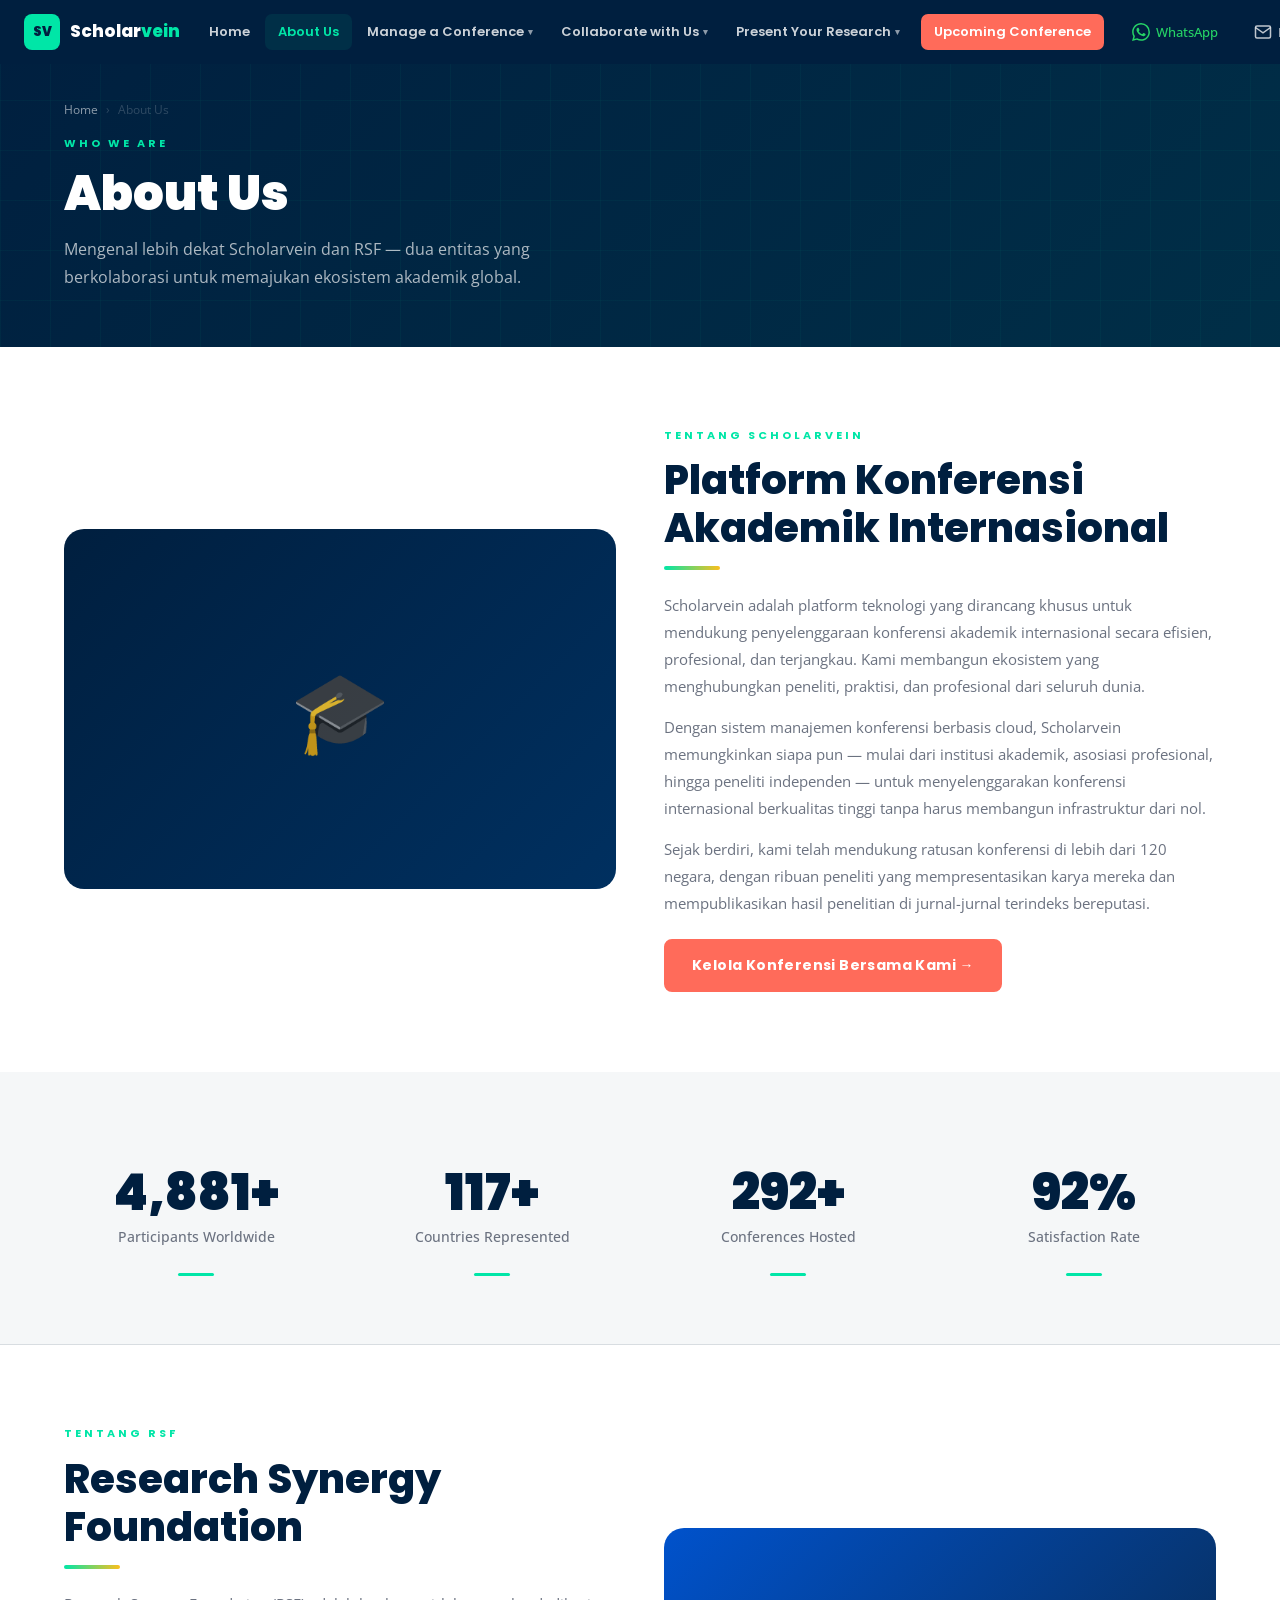
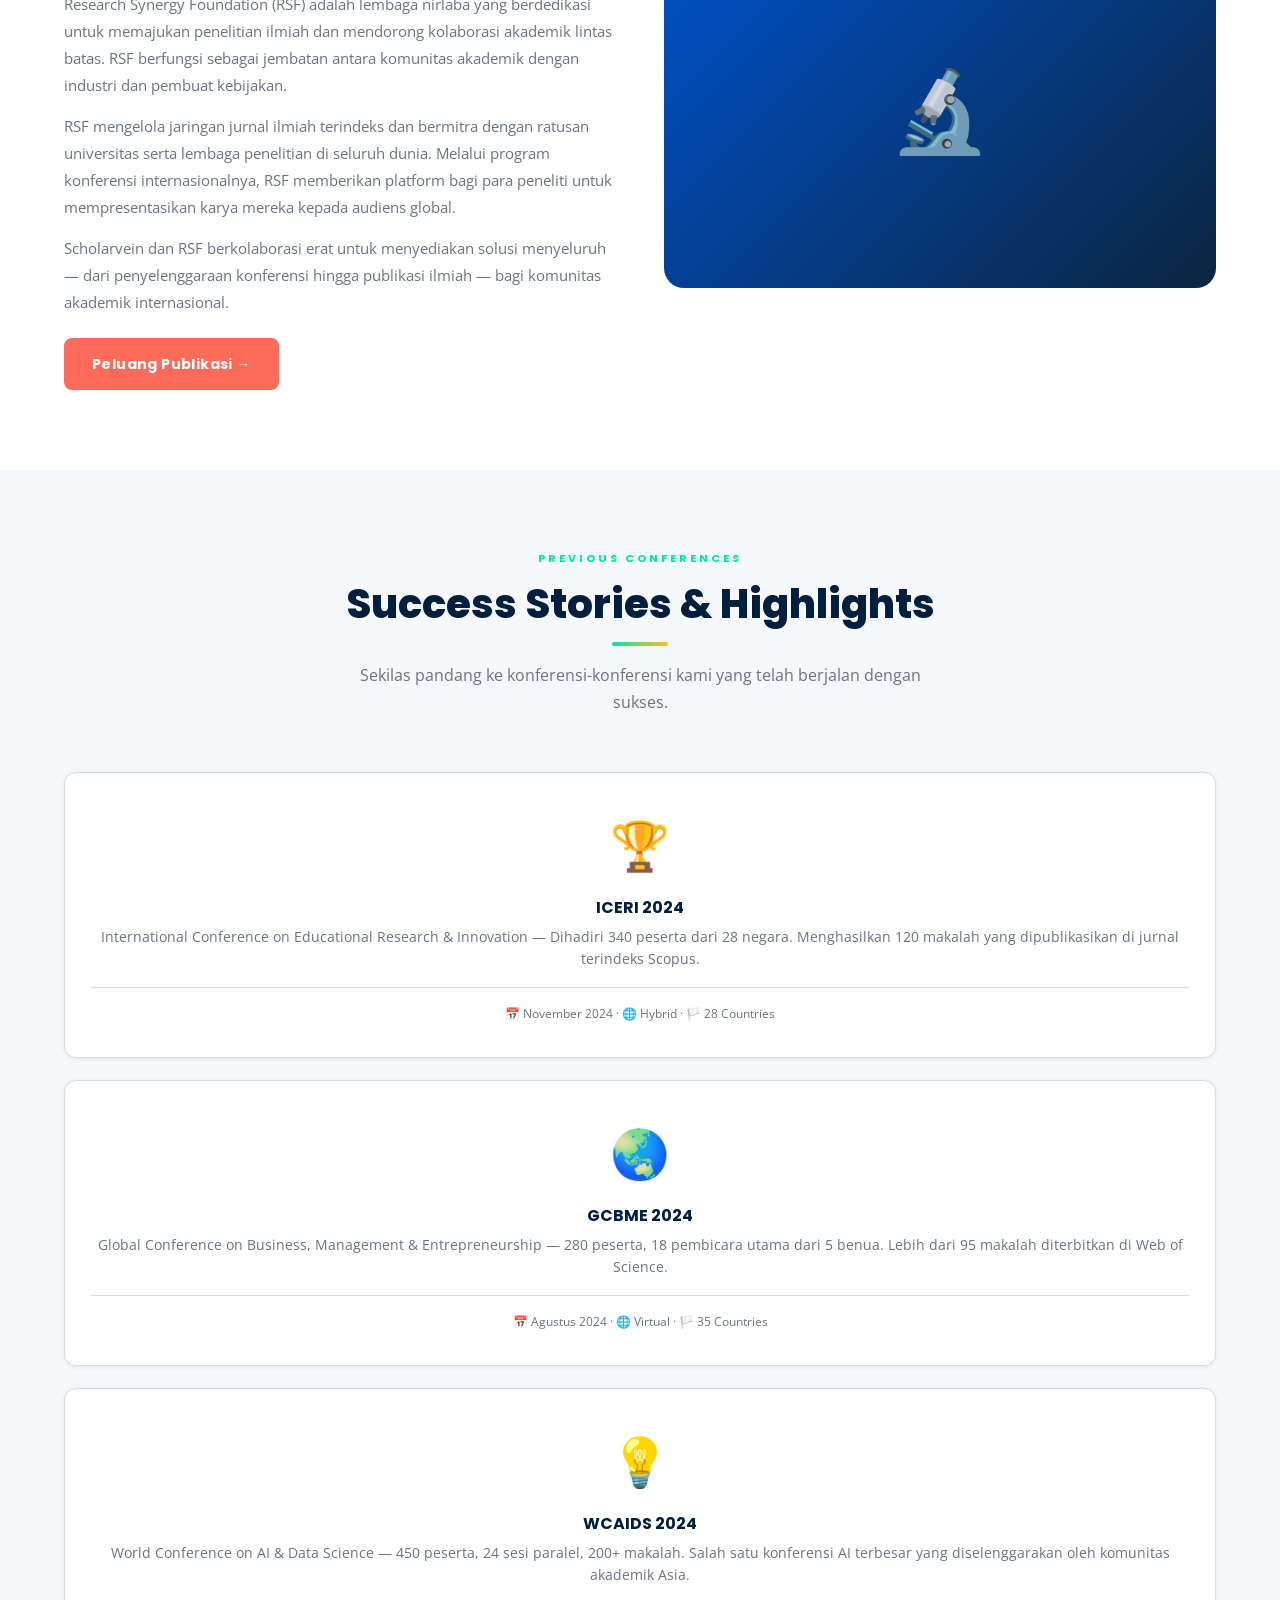
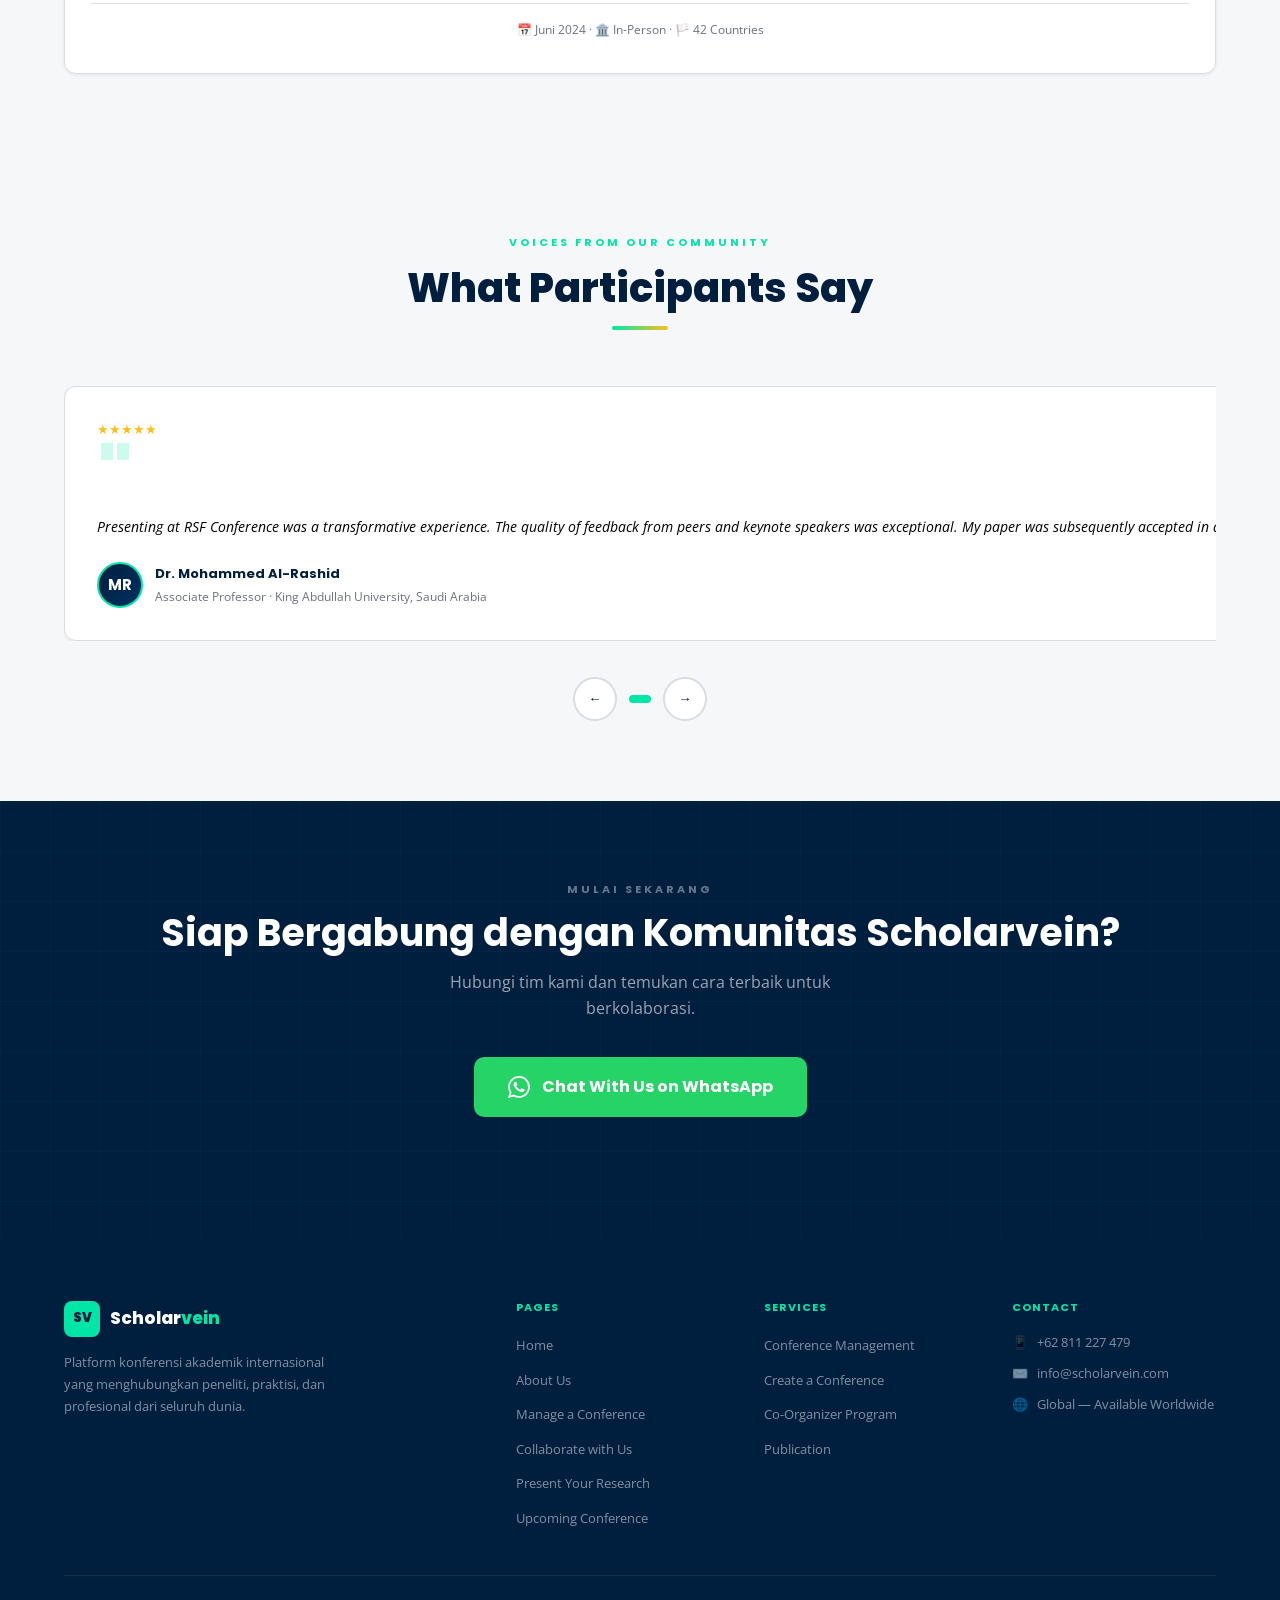
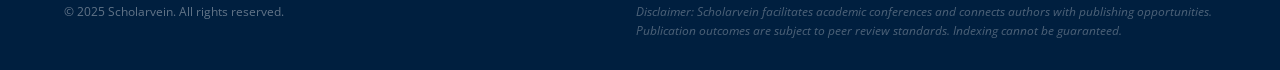
==== about.html @ 720b8b79 "Implement Scholarvein brand identity: colors, typography, and visual system Colors: - Deep Navy #001" ====
<!DOCTYPE html>
<html lang="en">
<head>
<meta charset="UTF-8">
<meta name="viewport" content="width=device-width, initial-scale=1.0">
<title>About Us — Scholarvein</title>
<link rel="preconnect" href="https://fonts.googleapis.com">
<link rel="preconnect" href="https://fonts.gstatic.com" crossorigin>
<link href="https://fonts.googleapis.com/css2?family=Poppins:wght@400;500;600;700;800;900&family=Open+Sans:wght@300;400;500;600&display=swap" rel="stylesheet">
<link rel="stylesheet" href="style.css">
</head>
<body>

<!-- HEADER -->
<header id="topbar">
  <div class="tb-inner">
    <a href="index.html" class="logo">
      <div class="logo-mark-sv">SV</div>
      <span class="logo-text">Scholar<em>vein</em></span>
    </a>
    <nav class="main-nav">
      <a href="index.html" class="nav-link">Home</a>
      <a href="about.html" class="nav-link active">About Us</a>
      <div class="nav-item">
        <a href="manage.html" class="nav-link">Manage a Conference <span class="nav-arrow">▾</span></a>
        <div class="dropdown">
          <a href="manage.html#how-it-works">How It Works</a>
          <a href="manage.html#packages">Packages</a>
        </div>
      </div>
      <div class="nav-item">
        <a href="collaborate.html" class="nav-link">Collaborate with Us <span class="nav-arrow">▾</span></a>
        <div class="dropdown">
          <a href="collaborate.html#create">Create an Impactful Conference</a>
          <a href="collaborate.html#cohost">Become a Co-Organizer/Co-Host</a>
          <a href="collaborate.html#sponsor">Become a Sponsor</a>
        </div>
      </div>
      <div class="nav-item">
        <a href="present.html" class="nav-link">Present Your Research <span class="nav-arrow">▾</span></a>
        <div class="dropdown">
          <a href="present.html#submit">How to Submit</a>
          <a href="present.html#publication">Publication Opportunity</a>
          <a href="present.html#testimonials">Testimonials/Presentation Video</a>
        </div>
      </div>
      <a href="upcoming.html" class="nav-link nav-cta">Upcoming Conference</a>
    </nav>
    <div class="tb-right">
      <a href="https://wa.me/62811227479" target="_blank" rel="noopener" class="clink wa">
        <svg viewBox="0 0 24 24" fill="currentColor"><path d="M17.472 14.382c-.297-.149-1.758-.867-2.03-.967-.273-.099-.471-.148-.67.15-.197.297-.767.966-.94 1.164-.173.199-.347.223-.644.075-.297-.15-1.255-.463-2.39-1.475-.883-.788-1.48-1.761-1.653-2.059-.173-.297-.018-.458.13-.606.134-.133.298-.347.446-.52.149-.174.198-.298.298-.497.099-.198.05-.371-.025-.52-.075-.149-.669-1.612-.916-2.207-.242-.579-.487-.5-.669-.51-.173-.008-.371-.01-.57-.01-.198 0-.52.074-.792.372-.272.297-1.04 1.016-1.04 2.479 0 1.462 1.065 2.875 1.213 3.074.149.198 2.096 3.2 5.077 4.487.709.306 1.262.489 1.694.625.712.227 1.36.195 1.871.118.571-.085 1.758-.719 2.006-1.413.248-.694.248-1.289.173-1.413-.074-.124-.272-.198-.57-.347m-5.421 7.403h-.004a9.87 9.87 0 01-5.031-1.378l-.361-.214-3.741.982.998-3.648-.235-.374a9.86 9.86 0 01-1.51-5.26c.001-5.45 4.436-9.884 9.888-9.884 2.64 0 5.122 1.03 6.988 2.898a9.825 9.825 0 012.893 6.994c-.003 5.45-4.437 9.884-9.885 9.884m8.413-18.297A11.815 11.815 0 0012.05 0C5.495 0 .16 5.335.157 11.892c0 2.096.547 4.142 1.588 5.945L.057 24l6.305-1.654a11.882 11.882 0 005.683 1.448h.005c6.554 0 11.89-5.335 11.893-11.893a11.821 11.821 0 00-3.48-8.413z"/></svg>
        <span class="hide-sm">WhatsApp</span>
      </a>
      <a href="mailto:info@scholarvein.com" class="clink"><svg viewBox="0 0 24 24" fill="none" stroke="currentColor" stroke-width="2"><path d="M4 4h16c1.1 0 2 .9 2 2v12c0 1.1-.9 2-2 2H4c-1.1 0-2-.9-2-2V6c0-1.1.9-2 2-2z"/><polyline points="22,6 12,13 2,6"/></svg><span class="hide-sm">Email</span></a>
    </div>
    <button class="hamburger" id="hamburger" aria-label="Menu"><span></span><span></span><span></span></button>
  </div>
</header>

<!-- Mobile Nav -->
<div class="mobile-nav" id="mobileNav">
  <button class="mobile-nav-close" id="mobileClose">✕</button>
  <a href="index.html" class="mobile-nav-link">Home</a>
  <a href="about.html" class="mobile-nav-link">About Us</a>
  <a href="manage.html" class="mobile-nav-link">Manage a Conference</a>
  <a href="manage.html#how-it-works" class="mobile-nav-sub">→ How It Works</a>
  <a href="manage.html#packages" class="mobile-nav-sub">→ Packages</a>
  <a href="collaborate.html" class="mobile-nav-link">Collaborate with Us</a>
  <a href="collaborate.html#create" class="mobile-nav-sub">→ Create an Impactful Conference</a>
  <a href="collaborate.html#cohost" class="mobile-nav-sub">→ Become a Co-Organizer/Co-Host</a>
  <a href="collaborate.html#sponsor" class="mobile-nav-sub">→ Become a Sponsor</a>
  <a href="present.html" class="mobile-nav-link">Present Your Research</a>
  <a href="present.html#submit" class="mobile-nav-sub">→ How to Submit</a>
  <a href="present.html#publication" class="mobile-nav-sub">→ Publication Opportunity</a>
  <a href="present.html#testimonials" class="mobile-nav-sub">→ Testimonials/Presentation Video</a>
  <a href="upcoming.html" class="mobile-nav-link" style="color:var(--accent)">Upcoming Conference</a>
</div>

<!-- PAGE BANNER -->
<section class="page-banner">
  <div class="container">
    <div class="page-banner-inner">
      <div class="breadcrumb"><a href="index.html">Home</a><span>›</span><span>About Us</span></div>
      <span class="slabel">Who We Are</span>
      <h1>About Us</h1>
      <p>Mengenal lebih dekat Scholarvein dan RSF — dua entitas yang berkolaborasi untuk memajukan ekosistem akademik global.</p>
    </div>
  </div>
</section>

<!-- TENTANG SCHOLARVEIN -->
<section class="sp" style="background:#fff">
  <div class="container">
    <div class="about-snap">
      <div class="about-snap-img">
        <div class="big-icon">🎓</div>
      </div>
      <div class="about-snap-text">
        <span class="slabel">Tentang Scholarvein</span>
        <h2 class="stitle">Platform Konferensi Akademik Internasional</h2>
        <div class="sdivider left" style="margin-bottom:22px"></div>
        <p>Scholarvein adalah platform teknologi yang dirancang khusus untuk mendukung penyelenggaraan konferensi akademik internasional secara efisien, profesional, dan terjangkau. Kami membangun ekosistem yang menghubungkan peneliti, praktisi, dan profesional dari seluruh dunia.</p>
        <p>Dengan sistem manajemen konferensi berbasis cloud, Scholarvein memungkinkan siapa pun — mulai dari institusi akademik, asosiasi profesional, hingga peneliti independen — untuk menyelenggarakan konferensi internasional berkualitas tinggi tanpa harus membangun infrastruktur dari nol.</p>
        <p>Sejak berdiri, kami telah mendukung ratusan konferensi di lebih dari 120 negara, dengan ribuan peneliti yang mempresentasikan karya mereka dan mempublikasikan hasil penelitian di jurnal-jurnal terindeks bereputasi.</p>
        <a href="manage.html" class="btn btn-primary" style="margin-top:8px">Kelola Konferensi Bersama Kami →</a>
      </div>
    </div>
  </div>
</section>

<!-- STATS -->
<section id="stats" style="background:var(--light)">
  <div class="container">
    <div class="stats-grid">
      <div class="stat-item fade-up"><div class="stat-num" data-target="5000" data-suffix="+">0</div><div class="stat-lbl">Participants Worldwide</div></div>
      <div class="stat-item fade-up"><div class="stat-num" data-target="120" data-suffix="+">0</div><div class="stat-lbl">Countries Represented</div></div>
      <div class="stat-item fade-up"><div class="stat-num" data-target="300" data-suffix="+">0</div><div class="stat-lbl">Conferences Hosted</div></div>
      <div class="stat-item fade-up"><div class="stat-num" data-target="95" data-suffix="%">0</div><div class="stat-lbl">Satisfaction Rate</div></div>
    </div>
  </div>
</section>

<!-- TENTANG RSF -->
<section class="sp" style="background:#fff">
  <div class="container">
    <div class="about-snap">
      <div class="about-snap-text">
        <span class="slabel">Tentang RSF</span>
        <h2 class="stitle">Research Synergy Foundation</h2>
        <div class="sdivider left" style="margin-bottom:22px"></div>
        <p>Research Synergy Foundation (RSF) adalah lembaga nirlaba yang berdedikasi untuk memajukan penelitian ilmiah dan mendorong kolaborasi akademik lintas batas. RSF berfungsi sebagai jembatan antara komunitas akademik dengan industri dan pembuat kebijakan.</p>
        <p>RSF mengelola jaringan jurnal ilmiah terindeks dan bermitra dengan ratusan universitas serta lembaga penelitian di seluruh dunia. Melalui program konferensi internasionalnya, RSF memberikan platform bagi para peneliti untuk mempresentasikan karya mereka kepada audiens global.</p>
        <p>Scholarvein dan RSF berkolaborasi erat untuk menyediakan solusi menyeluruh — dari penyelenggaraan konferensi hingga publikasi ilmiah — bagi komunitas akademik internasional.</p>
        <a href="present.html#publication" class="btn btn-primary" style="margin-top:8px">Peluang Publikasi →</a>
      </div>
      <div class="about-snap-img" style="background:linear-gradient(135deg,#0052CC,#0A2540)">
        <div class="big-icon">🔬</div>
      </div>
    </div>
  </div>
</section>

<!-- SUCCESS STORIES / SNEAK PEEK -->
<section class="sp" style="background:var(--light)">
  <div class="container">
    <div class="shead">
      <span class="slabel">Previous Conferences</span>
      <h2 class="stitle">Success Stories & Highlights</h2>
      <div class="sdivider"></div>
      <p class="ssub">Sekilas pandang ke konferensi-konferensi kami yang telah berjalan dengan sukses.</p>
    </div>
    <div style="display:grid;grid-template-columns:1fr;gap:22px" class="success-grid">
      <style>.success-grid{display:grid;grid-template-columns:1fr;gap:22px}@media(min-width:768px){.success-grid{grid-template-columns:repeat(3,1fr)}}</style>
      <div class="feat-card fade-up" style="text-align:center">
        <div style="font-size:48px;margin-bottom:14px">🏆</div>
        <h3>ICERI 2024</h3>
        <p>International Conference on Educational Research & Innovation — Dihadiri 340 peserta dari 28 negara. Menghasilkan 120 makalah yang dipublikasikan di jurnal terindeks Scopus.</p>
        <div style="margin-top:16px;padding-top:16px;border-top:1px solid var(--border);font-size:12px;color:var(--muted)">📅 November 2024 · 🌐 Hybrid · 🏳️ 28 Countries</div>
      </div>
      <div class="feat-card fade-up" style="text-align:center">
        <div style="font-size:48px;margin-bottom:14px">🌏</div>
        <h3>GCBME 2024</h3>
        <p>Global Conference on Business, Management & Entrepreneurship — 280 peserta, 18 pembicara utama dari 5 benua. Lebih dari 95 makalah diterbitkan di Web of Science.</p>
        <div style="margin-top:16px;padding-top:16px;border-top:1px solid var(--border);font-size:12px;color:var(--muted)">📅 Agustus 2024 · 🌐 Virtual · 🏳️ 35 Countries</div>
      </div>
      <div class="feat-card fade-up" style="text-align:center">
        <div style="font-size:48px;margin-bottom:14px">💡</div>
        <h3>WCAIDS 2024</h3>
        <p>World Conference on AI & Data Science — 450 peserta, 24 sesi paralel, 200+ makalah. Salah satu konferensi AI terbesar yang diselenggarakan oleh komunitas akademik Asia.</p>
        <div style="margin-top:16px;padding-top:16px;border-top:1px solid var(--border);font-size:12px;color:var(--muted)">📅 Juni 2024 · 🏛️ In-Person · 🏳️ 42 Countries</div>
      </div>
    </div>
  </div>
</section>

<!-- TESTIMONIALS -->
<section id="testi" class="sp">
  <div class="container">
    <div class="shead">
      <span class="slabel">Voices From Our Community</span>
      <h2 class="stitle">What Participants Say</h2>
      <div class="sdivider"></div>
    </div>
    <div class="tcarousel">
      <div class="ttrack-wrap">
        <div class="ttrack" id="ttrack">
          <div class="tcard"><div class="tstars">★★★★★</div><div class="qmark">"</div><p class="ttext">Presenting at RSF Conference was a transformative experience. The quality of feedback from peers and keynote speakers was exceptional. My paper was subsequently accepted in a Scopus-indexed journal within three months.</p><div class="tauthor"><div class="tavatar">MR</div><div><div class="tname">Dr. Mohammed Al-Rashid</div><div class="ttitle">Associate Professor · King Abdullah University, Saudi Arabia</div></div></div></div>
          <div class="tcard"><div class="tstars">★★★★★</div><div class="qmark">"</div><p class="ttext">As a PhD student, I was nervous presenting internationally for the first time. RSF Conference provided such a supportive environment. I made connections that led to a collaborative research grant with a UK university.</p><div class="tauthor"><div class="tavatar">AK</div><div><div class="tname">Amara Konteh</div><div class="ttitle">PhD Candidate · University of Ghana</div></div></div></div>
          <div class="tcard"><div class="tstars">★★★★★</div><div class="qmark">"</div><p class="ttext">The hybrid format made it incredibly convenient. I attended virtually from Jakarta and still had meaningful networking sessions. The organizers were professional and responsive throughout the entire process.</p><div class="tauthor"><div class="tavatar">SW</div><div><div class="tname">Prof. Siti Wijaya</div><div class="ttitle">Professor of Economics · Universitas Indonesia</div></div></div></div>
        </div>
      </div>
      <div class="tcontrols">
        <button class="tbtn" id="tPrev">&#8592;</button>
        <div class="tdots" id="tdots"></div>
        <button class="tbtn" id="tNext">&#8594;</button>
      </div>
    </div>
  </div>
</section>

<!-- CTA -->
<section id="wacta">
  <div class="container">
    <div class="wacta-inner">
      <span class="slabel" style="color:rgba(255,255,255,.4)">Mulai Sekarang</span>
      <h2>Siap Bergabung dengan Komunitas Scholarvein?</h2>
      <p>Hubungi tim kami dan temukan cara terbaik untuk berkolaborasi.</p>
      <div><a href="https://wa.me/62811227479" target="_blank" rel="noopener" class="wa-main"><svg width="22" height="22" viewBox="0 0 24 24" fill="currentColor"><path d="M17.472 14.382c-.297-.149-1.758-.867-2.03-.967-.273-.099-.471-.148-.67.15-.197.297-.767.966-.94 1.164-.173.199-.347.223-.644.075-.297-.15-1.255-.463-2.39-1.475-.883-.788-1.48-1.761-1.653-2.059-.173-.297-.018-.458.13-.606.134-.133.298-.347.446-.52.149-.174.198-.298.298-.497.099-.198.05-.371-.025-.52-.075-.149-.669-1.612-.916-2.207-.242-.579-.487-.5-.669-.51-.173-.008-.371-.01-.57-.01-.198 0-.52.074-.792.372-.272.297-1.04 1.016-1.04 2.479 0 1.462 1.065 2.875 1.213 3.074.149.198 2.096 3.2 5.077 4.487.709.306 1.262.489 1.694.625.712.227 1.36.195 1.871.118.571-.085 1.758-.719 2.006-1.413.248-.694.248-1.289.173-1.413-.074-.124-.272-.198-.57-.347m-5.421 7.403h-.004a9.87 9.87 0 01-5.031-1.378l-.361-.214-3.741.982.998-3.648-.235-.374a9.86 9.86 0 01-1.51-5.26c.001-5.45 4.436-9.884 9.888-9.884 2.64 0 5.122 1.03 6.988 2.898a9.825 9.825 0 012.893 6.994c-.003 5.45-4.437 9.884-9.885 9.884m8.413-18.297A11.815 11.815 0 0012.05 0C5.495 0 .16 5.335.157 11.892c0 2.096.547 4.142 1.588 5.945L.057 24l6.305-1.654a11.882 11.882 0 005.683 1.448h.005c6.554 0 11.89-5.335 11.893-11.893a11.821 11.821 0 00-3.48-8.413z"/></svg>Chat With Us on WhatsApp</a></div>
    </div>
  </div>
</section>

<!-- FOOTER -->
<footer id="footer">
  <div class="container">
    <div class="footer-grid">
      <div class="fbrand">
        <div class="logo"><div class="logo-mark-sv">SV</div><span class="logo-text">Scholar<em>vein</em></span></div>
        <p>Platform konferensi akademik internasional yang menghubungkan peneliti, praktisi, dan profesional dari seluruh dunia.</p>
      </div>
      <div class="fcol"><h4>Pages</h4><ul class="flinks"><li><a href="index.html">Home</a></li><li><a href="about.html">About Us</a></li><li><a href="manage.html">Manage a Conference</a></li><li><a href="collaborate.html">Collaborate with Us</a></li><li><a href="present.html">Present Your Research</a></li><li><a href="upcoming.html">Upcoming Conference</a></li></ul></div>
      <div class="fcol"><h4>Services</h4><ul class="flinks"><li><a href="manage.html">Conference Management</a></li><li><a href="collaborate.html#create">Create a Conference</a></li><li><a href="collaborate.html#cohost">Co-Organizer Program</a></li><li><a href="present.html#publication">Publication</a></li></ul></div>
      <div class="fcol"><h4>Contact</h4><div class="fcontact">📱 <a href="https://wa.me/62811227479">+62 811 227 479</a></div><div class="fcontact">✉️ <a href="mailto:info@scholarvein.com">info@scholarvein.com</a></div><div class="fcontact">🌐 <span>Global — Available Worldwide</span></div></div>
    </div>
    <div class="fbottom">
      <div class="fcopy">© 2025 Scholarvein. All rights reserved.</div>
      <div class="fdisc">Disclaimer: Scholarvein facilitates academic conferences and connects authors with publishing opportunities. Publication outcomes are subject to peer review standards. Indexing cannot be guaranteed.</div>
    </div>
  </div>
</footer>

<script>
const tb=document.getElementById('topbar');
window.addEventListener('scroll',()=>tb.classList.toggle('scrolled',window.scrollY>20));
document.getElementById('hamburger').onclick=()=>document.getElementById('mobileNav').classList.add('open');
document.getElementById('mobileClose').onclick=()=>document.getElementById('mobileNav').classList.remove('open');
// Count-up
function countUp(el){const t=+el.dataset.target,s=el.dataset.suffix||'',d=2000,st=performance.now();const tick=n=>{const p=Math.min((n-st)/d,1),e=1-Math.pow(1-p,3),v=Math.floor(e*t);el.textContent=(t>=1000?v.toLocaleString():v)+s;if(p<1)requestAnimationFrame(tick);else el.textContent=(t>=1000?t.toLocaleString():t)+s;};requestAnimationFrame(tick);}
const sio=new IntersectionObserver(entries=>{entries.forEach(e=>{if(e.isIntersecting){e.target.querySelectorAll('.stat-num').forEach(countUp);sio.unobserve(e.target);}});},{threshold:.2});
const ss=document.getElementById('stats');if(ss)sio.observe(ss);
const io=new IntersectionObserver(entries=>{entries.forEach(e=>{if(e.isIntersecting){e.target.classList.add('visible');io.unobserve(e.target);}});},{threshold:.1});
document.querySelectorAll('.fade-up').forEach(el=>io.observe(el));
// Carousel
const track=document.getElementById('ttrack');if(track){const cards=track.querySelectorAll('.tcard'),dotsEl=document.getElementById('tdots');let cur=0,timer;function getVis(){return window.innerWidth<641?1:window.innerWidth<1024?2:3;}function maxIdx(){return Math.max(0,cards.length-getVis());}function slideW(){return cards[0].offsetWidth+22;}function makeDots(){dotsEl.innerHTML='';for(let i=0;i<=maxIdx();i++){const d=document.createElement('div');d.className='tdot'+(i===cur?' active':'');d.onclick=()=>goTo(i);dotsEl.appendChild(d);}}function updateDots(){dotsEl.querySelectorAll('.tdot').forEach((d,i)=>d.classList.toggle('active',i===cur));}function goTo(i){cur=Math.max(0,Math.min(i,maxIdx()));track.style.transform=`translateX(-${cur*slideW()}px)`;updateDots();}function next(){goTo(cur<maxIdx()?cur+1:0);}function prev(){goTo(cur>0?cur-1:maxIdx());}function restart(){clearInterval(timer);timer=setInterval(next,4500);}document.getElementById('tNext').onclick=()=>{next();restart();};document.getElementById('tPrev').onclick=()=>{prev();restart();};makeDots();restart();}
</script>
</body>
</html>
---- style.css ----
:root {
  --navy:#001F3F;
  --royal:#00E6A7;
  --accent:#FF6B5A;
  --gold:#FCBF1D;
  --white:#FFFFFF;
  --light:#F5F7F8;
  --muted:#6b7280;
  --border:#D8DDE1;
  --shadow-sm:0 1px 4px rgba(0,31,63,.08);
  --shadow-md:0 4px 20px rgba(0,31,63,.13);
  --shadow-lg:0 10px 40px rgba(0,31,63,.18);
  --radius:12px;
  --tr:all .3s cubic-bezier(.4,0,.2,1);
}
*,*::before,*::after{box-sizing:border-box;margin:0;padding:0}
html{scroll-behavior:smooth;font-size:16px}
body{font-family:'Open Sans',sans-serif;color:#000000;line-height:1.6;overflow-x:hidden}
h1,h2,h3,h4{font-family:'Poppins',sans-serif;line-height:1.2}
a{text-decoration:none;color:inherit}
img{max-width:100%;height:auto}

/* UTILITIES */
.container{max-width:1200px;margin:0 auto;padding:0 24px}
.sp{padding:80px 0}
.slabel{font-family:'Poppins',sans-serif;font-size:11px;font-weight:700;letter-spacing:3px;text-transform:uppercase;color:var(--royal);margin-bottom:12px;display:block}
.stitle{font-size:clamp(26px,3.8vw,40px);font-weight:800;color:var(--navy);margin-bottom:14px}
.ssub{font-size:16px;color:var(--muted);line-height:1.7;max-width:580px}
.sdivider{width:56px;height:4px;background:linear-gradient(90deg,var(--royal),var(--gold));border-radius:2px;margin:14px auto 0}
.sdivider.left{margin-left:0}
.shead{text-align:center;margin-bottom:56px}
.shead .ssub{margin:16px auto 0}

.btn{display:inline-flex;align-items:center;justify-content:center;gap:8px;padding:13px 26px;min-height:44px;border-radius:8px;font-family:'Poppins',sans-serif;font-size:14px;font-weight:700;letter-spacing:.4px;cursor:pointer;transition:var(--tr);border:2px solid transparent}
.btn-primary{background:var(--accent);color:#fff;border-color:var(--accent)}
.btn-primary:hover{background:#e85947;border-color:#e85947;transform:translateY(-2px);box-shadow:0 6px 22px rgba(255,107,90,.36)}
.btn-outline-white{background:transparent;color:#fff;border-color:rgba(255,255,255,.65)}
.btn-outline-white:hover{background:rgba(255,255,255,.12);border-color:#fff;transform:translateY(-2px)}
.btn-white{background:#fff;color:var(--navy);border-color:#fff}
.btn-white:hover{background:rgba(255,255,255,.9);transform:translateY(-2px);box-shadow:0 6px 20px rgba(0,0,0,.2)}

.fade-up{opacity:0;transform:translateY(28px);transition:opacity .6s ease,transform .6s ease}
.fade-up.visible{opacity:1;transform:translateY(0)}
.fade-up:nth-child(2){transition-delay:.1s}
.fade-up:nth-child(3){transition-delay:.2s}
.fade-up:nth-child(4){transition-delay:.3s}
.fade-up:nth-child(5){transition-delay:.4s}
.fade-up:nth-child(6){transition-delay:.5s}

/* ── HEADER ── */
#topbar{position:fixed;top:0;left:0;right:0;z-index:1000;background:var(--navy);transition:box-shadow .3s}
#topbar.scrolled{box-shadow:0 4px 24px rgba(0,0,0,.32)}
.tb-inner{display:flex;align-items:center;justify-content:space-between;gap:16px;padding:0 24px;height:64px;max-width:1400px;margin:0 auto}
.logo{display:flex;align-items:center;gap:10px;flex-shrink:0}
.logo-mark{width:36px;height:36px;background:var(--royal);border-radius:8px;display:flex;align-items:center;justify-content:center;font-family:'Poppins',sans-serif;font-weight:900;font-size:15px;color:var(--navy)}
.logo-text{font-family:'Poppins',sans-serif;font-weight:800;font-size:17px;color:#fff;white-space:nowrap}
.logo-text em{color:var(--royal);font-style:normal}
.tb-center{font-size:12px;color:rgba(255,255,255,.58);text-align:center;line-height:1.4;flex:1;display:none}
@media(min-width:1024px){.tb-center{display:block}}
.tb-right{display:flex;align-items:center;gap:12px;flex-shrink:0}
.clink{display:flex;align-items:center;gap:6px;color:rgba(255,255,255,.75);font-size:13px;font-weight:500;transition:var(--tr);padding:7px 12px;border-radius:6px}
.clink:hover{color:#fff;background:rgba(255,255,255,.09)}
.clink.wa{color:#25D366}
.clink.wa:hover{background:rgba(37,211,102,.12)}
.clink svg{width:18px;height:18px;flex-shrink:0}
.hide-sm{display:none}
@media(min-width:768px){.hide-sm{display:inline}}

/* ── HERO ── */
#hero{min-height:100vh;padding-top:64px;position:relative;display:flex;align-items:center;overflow:hidden;background:var(--navy)}
.hero-bg{position:absolute;inset:0;background:linear-gradient(135deg,rgba(0,31,63,.98) 0%,rgba(0,31,63,.85) 55%,rgba(0,31,63,.97) 100%);z-index:1}
.hero-grid{position:absolute;inset:0;z-index:1;background-image:linear-gradient(rgba(255,255,255,.025) 1px,transparent 1px),linear-gradient(90deg,rgba(255,255,255,.025) 1px,transparent 1px);background-size:60px 60px}
.hero-orb{position:absolute;border-radius:50%;filter:blur(90px);opacity:.15;z-index:0}
.hero-orb-1{width:700px;height:700px;background:var(--royal);top:-250px;right:-150px}
.hero-orb-2{width:450px;height:450px;background:var(--gold);bottom:-150px;left:5%}
.hero-content{position:relative;z-index:2;max-width:860px;color:#fff;padding:80px 24px}
.hero-eyebrow{display:inline-flex;align-items:center;gap:8px;background:rgba(0,230,167,.12);border:1px solid rgba(0,230,167,.35);border-radius:100px;padding:6px 16px;font-family:'Poppins',sans-serif;font-size:11px;font-weight:700;letter-spacing:2px;text-transform:uppercase;color:rgba(255,255,255,.82);margin-bottom:28px}
.eyebrow-dot{width:6px;height:6px;background:#25D366;border-radius:50%;animation:blink 2s infinite}
@keyframes blink{0%,100%{opacity:1;transform:scale(1)}50%{opacity:.4;transform:scale(.7)}}
#hero h1{font-size:clamp(30px,5.2vw,58px);font-weight:900;color:#fff;line-height:1.1;margin-bottom:22px;letter-spacing:-.5px}
#hero h1 span{color:var(--royal)}
.hero-sub{font-size:clamp(15px,1.9vw,18px);color:rgba(255,255,255,.72);margin-bottom:38px;max-width:660px;line-height:1.75}
.hero-btns{display:flex;gap:14px;flex-wrap:wrap;margin-bottom:44px}
.hero-badges{display:flex;gap:18px;flex-wrap:wrap}
.hbadge{display:flex;align-items:center;gap:7px;font-size:13px;color:rgba(255,255,255,.78);font-weight:500}
.hbadge svg{width:16px;height:16px;color:var(--royal);flex-shrink:0}

/* ── STATS ── */
#stats{background:#fff;padding:68px 0;border-bottom:1px solid var(--border)}
.stats-grid{display:grid;grid-template-columns:repeat(2,1fr);gap:32px}
@media(min-width:768px){.stats-grid{grid-template-columns:repeat(4,1fr)}}
.stat-item{text-align:center;padding:28px 20px;position:relative}
.stat-item::after{content:'';position:absolute;bottom:0;left:50%;transform:translateX(-50%);width:36px;height:3px;background:var(--royal);border-radius:2px}
.stat-num{font-family:'Poppins',sans-serif;font-size:clamp(34px,4.5vw,50px);font-weight:900;color:var(--navy);line-height:1;margin-bottom:8px}
.stat-lbl{font-size:14px;color:var(--muted);font-weight:500}

/* ── WHY JOIN ── */
#why-join{background:var(--light)}
.feat-grid{display:grid;grid-template-columns:1fr;gap:22px}
@media(min-width:640px){.feat-grid{grid-template-columns:repeat(2,1fr)}}
@media(min-width:1024px){.feat-grid{grid-template-columns:repeat(3,1fr)}}
.feat-card{background:#fff;border-radius:var(--radius);padding:34px 26px;box-shadow:var(--shadow-sm);border:1px solid var(--border);transition:var(--tr);position:relative;overflow:hidden}
.feat-card::before{content:'';position:absolute;top:0;left:0;right:0;height:3px;background:linear-gradient(90deg,var(--royal),var(--gold));transform:scaleX(0);transform-origin:left;transition:var(--tr)}
.feat-card:hover{transform:translateY(-6px);box-shadow:var(--shadow-lg)}
.feat-card:hover::before{transform:scaleX(1)}
.feat-icon{width:54px;height:54px;background:rgba(0,230,167,.1);border-radius:13px;display:flex;align-items:center;justify-content:center;margin-bottom:18px;font-size:26px}
.feat-card h3{font-size:16px;font-weight:700;color:var(--navy);margin-bottom:9px}
.feat-card p{font-size:14px;color:var(--muted);line-height:1.6}

/* ── AUDIENCE ── */
#audience{background:#fff}
.aud-grid{display:grid;grid-template-columns:1fr;gap:26px}
@media(min-width:768px){.aud-grid{grid-template-columns:repeat(3,1fr)}}
.aud-card{border-radius:var(--radius);padding:34px 26px;border:2px solid var(--border);transition:var(--tr)}
.aud-card:hover{transform:translateY(-4px);box-shadow:var(--shadow-lg)}
.aud-card:nth-child(1){border-top:4px solid var(--royal)}
.aud-card:nth-child(2){border-top:4px solid var(--accent);background:var(--navy);color:#fff}
.aud-card:nth-child(3){border-top:4px solid var(--gold)}
.aud-icon{font-size:38px;margin-bottom:14px}
.aud-card h3{font-size:19px;font-weight:800;margin-bottom:7px;color:var(--navy)}
.aud-card:nth-child(2) h3{color:#fff}
.aud-desc{font-size:13px;color:var(--muted);margin-bottom:18px;line-height:1.5}
.aud-card:nth-child(2) .aud-desc{color:rgba(255,255,255,.6)}
.cklist{list-style:none;display:flex;flex-direction:column;gap:9px}
.cklist li{display:flex;align-items:flex-start;gap:9px;font-size:14px;color:#000}
.aud-card:nth-child(2) .cklist li{color:rgba(255,255,255,.83)}
.cklist li::before{content:'✓';color:var(--navy);font-weight:700;background:rgba(0,230,167,.2);width:20px;height:20px;border-radius:50%;display:flex;align-items:center;justify-content:center;font-size:11px;flex-shrink:0;margin-top:1px}
.aud-card:nth-child(2) .cklist li::before{color:var(--royal);background:rgba(0,230,167,.15)}

/* ── BENEFITS ── */
#benefits{background:var(--light)}
.ben-layout{display:grid;grid-template-columns:1fr;gap:56px;align-items:center}
@media(min-width:1024px){.ben-layout{grid-template-columns:1fr 1fr}}
.ben-img{border-radius:20px;background:linear-gradient(135deg,var(--navy) 0%,#003060 100%);min-height:400px;display:flex;align-items:center;justify-content:center;position:relative;overflow:hidden;border:1px solid rgba(0,230,167,.2)}
.ben-img::before,.ben-img::after{content:'';position:absolute;border-radius:50%;background:rgba(0,230,167,.06)}
.ben-img::before{width:320px;height:320px;top:-120px;right:-100px}
.ben-img::after{width:200px;height:200px;bottom:-70px;left:-60px}
.ben-img-inner{text-align:center;color:#fff;padding:40px;position:relative;z-index:1}
.ben-img-inner .big{font-size:72px;margin-bottom:18px}
.ben-img-inner h3{font-size:20px;font-weight:700;margin-bottom:7px}
.ben-img-inner p{font-size:13px;opacity:.65}
.ben-list{list-style:none;display:flex;flex-direction:column;gap:13px}
.ben-list li{display:flex;align-items:flex-start;gap:14px;padding:14px 18px;background:#fff;border-radius:10px;border:1px solid var(--border);font-size:14px;transition:var(--tr)}
.ben-list li:hover{border-color:var(--royal);box-shadow:var(--shadow-sm)}
.ben-num{width:28px;height:28px;background:var(--royal);color:var(--navy);border-radius:50%;display:flex;align-items:center;justify-content:center;font-size:12px;font-weight:700;flex-shrink:0;font-family:'Poppins',sans-serif}

/* ── HOW IT WORKS ── */
#how{background:#fff}
.steps{display:flex;flex-direction:column;gap:22px;position:relative}
@media(min-width:1024px){.steps{flex-direction:row;align-items:flex-start}}
.step{flex:1;text-align:center}
.step-arrow{display:none}
@media(min-width:1024px){.step-arrow{display:flex;align-items:center;justify-content:center;padding-top:24px;font-size:22px;color:var(--royal);opacity:.65}}
.step-num{width:54px;height:54px;background:linear-gradient(135deg,var(--navy),#003060);color:var(--royal);border-radius:50%;display:flex;align-items:center;justify-content:center;font-family:'Poppins',sans-serif;font-size:20px;font-weight:800;margin:0 auto 14px;position:relative}
.step-num::after{content:'';position:absolute;inset:-4px;border-radius:50%;border:2px solid rgba(0,230,167,.35)}
.step h3{font-size:15px;font-weight:700;color:var(--navy);margin-bottom:7px}
.step p{font-size:13px;color:var(--muted);line-height:1.5;max-width:170px;margin:0 auto}


/* ── PUBLICATION ── */
#pub{background:#fff}
.pub-layout{display:grid;grid-template-columns:1fr;gap:56px;align-items:center}
@media(min-width:1024px){.pub-layout{grid-template-columns:1.3fr 1fr}}
.pub-text .stitle{text-align:left}
.pub-text p{color:var(--muted);line-height:1.8;margin-bottom:14px;font-size:15px}
.pub-tags{display:flex;gap:9px;flex-wrap:wrap;margin:22px 0 16px}
.ptag{padding:5px 13px;background:rgba(0,230,167,.1);border:1px solid rgba(0,230,167,.3);border-radius:100px;font-size:11px;font-weight:700;color:var(--navy);font-family:'Poppins',sans-serif;letter-spacing:.3px}
.pub-disc{font-size:12px;color:var(--muted);font-style:italic;line-height:1.65;border-top:1px solid var(--border);padding-top:14px}
.pub-img{border-radius:20px;background:linear-gradient(155deg,var(--navy),#003060);min-height:340px;display:flex;align-items:center;justify-content:center;padding:36px;border:1px solid rgba(0,230,167,.2)}
.pub-stats{display:grid;grid-template-columns:1fr 1fr;gap:14px;width:100%}
.pubstat{background:rgba(255,255,255,.08);border:1px solid rgba(0,230,167,.2);border-radius:12px;padding:18px;text-align:center;color:#fff}
.pubstat-n{font-family:'Poppins',sans-serif;font-size:26px;font-weight:800;margin-bottom:4px;color:var(--royal)}
.pubstat-l{font-size:11px;opacity:.65;letter-spacing:.4px}

/* ── TESTIMONIALS ── */
#testi{background:var(--light);overflow:hidden}
.tcarousel{position:relative}
.ttrack-wrap{overflow:hidden}
.ttrack{display:flex;gap:22px;transition:transform .5s cubic-bezier(.4,0,.2,1)}
.tcard{background:#fff;border-radius:var(--radius);padding:32px;box-shadow:var(--shadow-sm);border:1px solid var(--border);min-width:calc(33.333% - 15px);flex-shrink:0}
@media(max-width:1023px){.tcard{min-width:calc(50% - 11px)}}
@media(max-width:640px){.tcard{min-width:100%}}
.qmark{font-family:'Poppins',sans-serif;font-size:72px;line-height:.75;color:rgba(0,230,167,.2);font-weight:900;margin-bottom:12px}
.ttext{font-size:14px;color:#000;line-height:1.75;margin-bottom:22px;font-style:italic}
.tauthor{display:flex;align-items:center;gap:12px}
.tavatar{width:46px;height:46px;border-radius:50%;background:linear-gradient(135deg,var(--navy),#003060);border:2px solid var(--royal);display:flex;align-items:center;justify-content:center;font-family:'Poppins',sans-serif;font-weight:700;font-size:15px;color:#fff;flex-shrink:0}
.tname{font-weight:700;font-size:13px;color:var(--navy);font-family:'Poppins',sans-serif}
.ttitle{font-size:12px;color:var(--muted);margin-top:2px}
.tstars{color:#FCBF1D;font-size:13px;margin-bottom:10px}
.tcontrols{display:flex;justify-content:center;align-items:center;gap:12px;margin-top:36px}
.tbtn{width:44px;height:44px;border-radius:50%;border:2px solid var(--border);background:#fff;cursor:pointer;display:flex;align-items:center;justify-content:center;transition:var(--tr);color:var(--navy)}
.tbtn:hover{background:var(--royal);border-color:var(--royal);color:var(--navy)}
.tdots{display:flex;gap:7px;align-items:center}
.tdot{width:8px;height:8px;border-radius:50%;background:var(--border);cursor:pointer;transition:var(--tr)}
.tdot.active{background:var(--royal);width:22px;border-radius:4px}

/* ── PARTNERS ── */
#partners{background:#fff;padding:60px 0}
.logos-grid{display:grid;grid-template-columns:repeat(3,1fr);gap:16px;margin-top:44px}
@media(min-width:640px){.logos-grid{grid-template-columns:repeat(4,1fr)}}
@media(min-width:1024px){.logos-grid{grid-template-columns:repeat(6,1fr)}}
.logo-item{background:var(--light);border:1px solid var(--border);border-radius:10px;padding:14px;display:flex;align-items:center;justify-content:center;min-height:68px;filter:grayscale(100%);opacity:.55;transition:var(--tr)}
.logo-item:hover{filter:grayscale(0%);opacity:1;box-shadow:var(--shadow-sm)}
.logo-ph{font-family:'Poppins',sans-serif;font-size:10px;font-weight:700;color:var(--navy);text-align:center;letter-spacing:.5px;line-height:1.4}

/* ── WA CTA ── */
#wacta{background:var(--navy);padding:80px 0;text-align:center;position:relative;overflow:hidden}
#wacta::before{content:'';position:absolute;inset:0;background-image:linear-gradient(rgba(0,230,167,.03) 1px,transparent 1px),linear-gradient(90deg,rgba(0,230,167,.03) 1px,transparent 1px);background-size:50px 50px}
.wacta-inner{position:relative;z-index:1}
.wacta-inner h2{color:#fff;font-size:clamp(22px,3.8vw,38px);margin-bottom:14px}
.wacta-inner > p{color:rgba(255,255,255,.6);font-size:16px;margin-bottom:36px;max-width:480px;margin-left:auto;margin-right:auto}
.wa-main{display:inline-flex;align-items:center;gap:12px;background:#25D366;color:#fff;padding:17px 34px;border-radius:10px;font-family:'Poppins',sans-serif;font-size:16px;font-weight:700;text-decoration:none;transition:var(--tr);min-height:54px;margin-bottom:40px}
.wa-main:hover{background:#1da954;transform:translateY(-3px);box-shadow:0 10px 30px rgba(37,211,102,.32)}
.wa-hint{color:rgba(255,255,255,.38);font-size:12px;margin-bottom:24px}
.intent-grid{display:grid;grid-template-columns:repeat(2,1fr);gap:10px;max-width:780px;margin:0 auto}
@media(min-width:768px){.intent-grid{grid-template-columns:repeat(3,1fr)}}
.ibtn{display:flex;align-items:center;gap:9px;padding:13px 18px;background:rgba(0,230,167,.06);border:1px solid rgba(0,230,167,.18);border-radius:10px;color:rgba(255,255,255,.82);font-size:13px;font-weight:600;font-family:'Poppins',sans-serif;text-decoration:none;min-height:44px;transition:var(--tr)}
.ibtn:hover{background:rgba(0,230,167,.14);border-color:rgba(0,230,167,.4);color:#fff;transform:translateY(-2px)}
.ibtn-ic{font-size:17px}

/* ── CTA BANNER ── */
#ctabanner{background:linear-gradient(90deg,#001F3F,#002a4a);padding:30px 0;border-top:2px solid rgba(0,230,167,.2)}
.ctab-inner{display:flex;align-items:center;justify-content:space-between;gap:22px;flex-wrap:wrap}
.ctab-text h3{color:#fff;font-size:19px;font-weight:700;margin-bottom:3px}
.ctab-text p{color:rgba(255,255,255,.72);font-size:14px}
.ctab-btns{display:flex;gap:11px;flex-wrap:wrap}

/* ── FOOTER ── */
#footer{background:var(--navy);padding:64px 0 30px}
.footer-grid{display:grid;grid-template-columns:1fr;gap:44px;margin-bottom:44px}
@media(min-width:768px){.footer-grid{grid-template-columns:2fr 1fr 1fr 1fr}}
.fbrand p{color:rgba(255,255,255,.5);font-size:13px;line-height:1.7;margin-top:14px;max-width:270px}
.fcol h4{color:var(--royal);font-size:11px;font-weight:700;letter-spacing:1px;text-transform:uppercase;margin-bottom:18px}
.flinks{list-style:none;display:flex;flex-direction:column;gap:9px}
.flinks a{color:rgba(255,255,255,.5);font-size:13px;transition:var(--tr)}
.flinks a:hover{color:var(--royal)}
.fcontact{display:flex;gap:9px;align-items:flex-start;color:rgba(255,255,255,.5);font-size:13px;margin-bottom:10px}
.fcontact a{color:rgba(255,255,255,.5);transition:var(--tr)}
.fcontact a:hover{color:var(--royal)}
.fbottom{border-top:1px solid rgba(0,230,167,.12);padding-top:26px;display:flex;align-items:flex-start;justify-content:space-between;gap:18px;flex-wrap:wrap}
.fcopy{color:rgba(255,255,255,.38);font-size:12px}
.fdisc{color:rgba(255,255,255,.3);font-size:12px;font-style:italic;max-width:580px;line-height:1.6}

/* ── CONFERENCE LIST ── */
#conf-list{background:var(--white)}
.conf-filters{display:flex;gap:10px;flex-wrap:wrap;justify-content:center;margin-bottom:40px}
.cf-btn{padding:8px 20px;border-radius:100px;border:2px solid var(--border);background:#fff;font-family:'Poppins',sans-serif;font-size:12px;font-weight:700;color:var(--muted);cursor:pointer;transition:var(--tr);min-height:36px}
.cf-btn:hover{border-color:var(--navy);color:var(--navy)}
.cf-btn.active{background:var(--navy);border-color:var(--navy);color:#fff}
.conf-grid{display:grid;grid-template-columns:1fr;gap:22px}
@media(min-width:640px){.conf-grid{grid-template-columns:repeat(2,1fr)}}
@media(min-width:1024px){.conf-grid{grid-template-columns:repeat(3,1fr)}}
.conf-card{background:#fff;border-radius:var(--radius);border:1px solid var(--border);box-shadow:var(--shadow-sm);overflow:hidden;display:flex;flex-direction:column;transition:var(--tr)}
.conf-card:hover{transform:translateY(-5px);box-shadow:var(--shadow-lg);border-color:var(--royal)}
.conf-card-top{padding:22px 22px 0;position:relative}
.conf-field-badge{display:inline-flex;align-items:center;gap:5px;padding:4px 11px;border-radius:100px;font-family:'Poppins',sans-serif;font-size:10px;font-weight:700;letter-spacing:.5px;text-transform:uppercase;margin-bottom:12px}
.badge-blue{background:rgba(0,230,167,.12);color:#006647}
.badge-orange{background:rgba(255,107,90,.1);color:#c0392b}
.badge-green{background:rgba(37,211,102,.1);color:#1a7a43}
.badge-purple{background:rgba(124,58,237,.1);color:#7c3aed}
.badge-teal{background:rgba(20,184,166,.1);color:#0d9488}
.badge-navy{background:rgba(0,31,63,.08);color:var(--navy)}
.conf-status-dot{width:7px;height:7px;border-radius:50%;display:inline-block;margin-right:5px}
.dot-open{background:#25D366}
.dot-soon{background:#FCBF1D}
.dot-closed{background:#ef4444}
.conf-card h3{font-size:15px;font-weight:800;color:var(--navy);margin-bottom:8px;line-height:1.3}
.conf-meta{display:flex;flex-direction:column;gap:6px;padding:14px 22px;border-top:1px solid var(--border);border-bottom:1px solid var(--border);margin-top:14px;background:var(--light)}
.conf-meta-row{display:flex;align-items:center;gap:7px;font-size:12px;color:var(--muted)}
.conf-meta-row svg{width:13px;height:13px;flex-shrink:0;color:var(--royal)}
.conf-meta-row strong{color:var(--navy);font-weight:600}
.conf-card-footer{padding:16px 22px;display:flex;align-items:center;justify-content:space-between;gap:10px;margin-top:auto}
.conf-deadline{font-size:11px;color:var(--muted);font-style:italic}
.conf-deadline strong{color:var(--accent);font-style:normal}
.btn-conf{padding:9px 18px;font-size:12px;min-height:36px;border-radius:7px}
.conf-format-tag{display:inline-flex;align-items:center;gap:4px;padding:3px 9px;border-radius:6px;font-size:10px;font-weight:700;font-family:'Poppins',sans-serif;text-transform:uppercase;letter-spacing:.4px}
.fmt-virtual{background:rgba(20,184,166,.1);color:#0d9488}
.fmt-hybrid{background:rgba(124,58,237,.1);color:#7c3aed}
.fmt-inperson{background:rgba(0,230,167,.1);color:#006647}
.conf-show-more{text-align:center;margin-top:40px}
.conf-card[data-hidden="true"]{display:none}

/* ══════════════════════════════════════════
   MULTI-PAGE NAV & DROPDOWN
══════════════════════════════════════════ */
.main-nav{display:flex;align-items:center;gap:2px}
.nav-item{position:relative}
.nav-link{display:flex;align-items:center;gap:4px;padding:8px 13px;font-family:'Poppins',sans-serif;font-size:13px;font-weight:600;color:rgba(255,255,255,.8);border-radius:7px;transition:var(--tr);white-space:nowrap;cursor:pointer;text-decoration:none}
.nav-link:hover,.nav-link.active{color:var(--royal);background:rgba(0,230,167,.08)}
.nav-link.nav-cta{background:var(--accent);color:#fff;margin-left:6px}
.nav-link.nav-cta:hover{background:#e85947;color:#fff}
.nav-arrow{font-size:9px;opacity:.7;transition:transform .2s}
.nav-item:hover .nav-arrow{transform:rotate(180deg)}
.dropdown{position:absolute;top:calc(100% + 8px);left:0;background:#fff;border-radius:10px;box-shadow:0 8px 32px rgba(0,31,63,.18);border:1px solid var(--border);min-width:240px;padding:8px;opacity:0;visibility:hidden;transform:translateY(-8px);transition:opacity .2s,transform .2s,visibility .2s;z-index:200}
.nav-item:hover .dropdown{opacity:1;visibility:visible;transform:translateY(0)}
.dropdown a{display:block;padding:9px 14px;font-size:13px;color:var(--navy);border-radius:7px;transition:var(--tr);font-weight:500}
.dropdown a:hover{background:rgba(0,230,167,.1);color:var(--navy)}
.dropdown-divider{height:1px;background:var(--border);margin:6px 0}

/* Hamburger */
.hamburger{display:none;flex-direction:column;gap:5px;background:none;border:none;cursor:pointer;padding:6px}
.hamburger span{width:22px;height:2px;background:#fff;border-radius:2px;transition:var(--tr);display:block}
@media(max-width:1023px){.main-nav{display:none}.hamburger{display:flex}}

/* Mobile nav overlay */
.mobile-nav{display:none;position:fixed;inset:0;background:var(--navy);z-index:999;padding:80px 24px 32px;overflow-y:auto;flex-direction:column;gap:4px}
.mobile-nav.open{display:flex}
.mobile-nav-link{display:block;padding:14px 16px;font-family:'Poppins',sans-serif;font-size:15px;font-weight:700;color:#fff;border-radius:10px;text-decoration:none;border-bottom:1px solid rgba(0,230,167,.1)}
.mobile-nav-link:hover{color:var(--royal)}
.mobile-nav-sub{padding:8px 16px 8px 32px;font-size:14px;font-weight:500;color:rgba(255,255,255,.65);display:block;text-decoration:none}
.mobile-nav-sub:hover{color:var(--royal)}
.mobile-nav-close{position:absolute;top:18px;right:20px;background:none;border:none;color:#fff;font-size:26px;cursor:pointer;line-height:1}

/* ══════════════════════════════════════════
   PAGE BANNER (inner pages)
══════════════════════════════════════════ */
.page-banner{background:var(--navy);padding:100px 0 56px;position:relative;overflow:hidden}
.page-banner::before{content:'';position:absolute;inset:0;background:linear-gradient(135deg,rgba(0,31,63,.98) 0%,rgba(0,230,167,.08) 100%)}
.page-banner::after{content:'';position:absolute;inset:0;background-image:linear-gradient(rgba(0,230,167,.04) 1px,transparent 1px),linear-gradient(90deg,rgba(0,230,167,.04) 1px,transparent 1px);background-size:50px 50px}
.page-banner-inner{position:relative;z-index:1}
.page-banner-inner .slabel{color:var(--royal)}
.page-banner h1{color:#fff;font-size:clamp(28px,4vw,48px);font-weight:900;margin-bottom:14px}
.page-banner p{color:rgba(255,255,255,.68);font-size:16px;max-width:560px;line-height:1.7}
.breadcrumb{display:flex;align-items:center;gap:8px;margin-bottom:16px;font-size:12px;color:rgba(255,255,255,.45)}
.breadcrumb a{color:rgba(255,255,255,.55);text-decoration:none;transition:var(--tr)}
.breadcrumb a:hover{color:var(--royal)}
.breadcrumb span{opacity:.4}

/* ══════════════════════════════════════════
   SERVICES GRID (homepage)
══════════════════════════════════════════ */
.services-grid{display:grid;grid-template-columns:1fr;gap:24px}
@media(min-width:640px){.services-grid{grid-template-columns:repeat(2,1fr)}}
@media(min-width:1024px){.services-grid{grid-template-columns:repeat(4,1fr)}}
.svc-card{border-radius:16px;padding:32px 24px;position:relative;overflow:hidden;transition:var(--tr);text-decoration:none;display:block}
.svc-card:hover{transform:translateY(-6px);box-shadow:var(--shadow-lg)}
.svc-card-1{background:linear-gradient(135deg,var(--navy),#002a4a)}
.svc-card-2{background:linear-gradient(135deg,#006647,var(--royal))}
.svc-card-3{background:linear-gradient(135deg,#7c3aed,#5b21b6)}
.svc-card-4{background:linear-gradient(135deg,var(--accent),#ff8c6e)}
.svc-card-icon{font-size:36px;margin-bottom:18px}
.svc-card h3{font-size:17px;font-weight:800;color:#fff;margin-bottom:8px}
.svc-card p{font-size:13px;color:rgba(255,255,255,.78);line-height:1.6;margin-bottom:20px}
.svc-card-arrow{display:inline-flex;align-items:center;gap:6px;font-family:'Poppins',sans-serif;font-size:12px;font-weight:700;color:rgba(255,255,255,.9);text-transform:uppercase;letter-spacing:.5px}
.svc-card::after{content:'';position:absolute;width:180px;height:180px;border-radius:50%;background:rgba(255,255,255,.06);bottom:-60px;right:-40px}

/* ══════════════════════════════════════════
   ABOUT SCHOLARVEIN (homepage snippet)
══════════════════════════════════════════ */
.about-snap{display:grid;grid-template-columns:1fr;gap:48px;align-items:center}
@media(min-width:1024px){.about-snap{grid-template-columns:1fr 1fr}}
.about-snap-img{border-radius:20px;background:linear-gradient(135deg,var(--navy),#003060);min-height:360px;display:flex;align-items:center;justify-content:center;position:relative;overflow:hidden}
.about-snap-img .big-icon{font-size:80px;opacity:.85}
.about-snap-text h2{text-align:left}
.about-snap-text p{color:var(--muted);line-height:1.8;font-size:15px;margin-bottom:14px}
.about-snap-text .btn{margin-top:8px}

/* ══════════════════════════════════════════
   PRICING TABLE (manage.html)
══════════════════════════════════════════ */
.pricing-grid{display:grid;grid-template-columns:1fr;gap:24px;margin-top:48px}
@media(min-width:640px){.pricing-grid{grid-template-columns:repeat(2,1fr)}}
@media(min-width:1024px){.pricing-grid{grid-template-columns:repeat(4,1fr)}}
.price-card{border-radius:16px;padding:32px 24px;border:2px solid var(--border);background:#fff;transition:var(--tr);position:relative;text-align:center}
.price-card:hover{border-color:var(--royal);box-shadow:var(--shadow-md);transform:translateY(-4px)}
.price-card.featured{border-color:var(--royal);background:var(--navy);color:#fff}
.price-card.featured .price-lbl,.price-card.featured .price-desc{color:rgba(255,255,255,.65)}
.price-badge{position:absolute;top:-12px;left:50%;transform:translateX(-50%);background:var(--accent);color:#fff;padding:4px 14px;border-radius:100px;font-size:11px;font-weight:700;font-family:'Poppins',sans-serif;white-space:nowrap}
.price-amount{font-family:'Poppins',sans-serif;font-size:clamp(32px,4vw,42px);font-weight:900;color:var(--navy);margin:12px 0 4px;line-height:1}
.price-card.featured .price-amount{color:var(--royal)}
.price-lbl{font-size:11px;color:var(--muted);text-transform:uppercase;letter-spacing:1px;font-family:'Poppins',sans-serif;font-weight:700}
.price-divider{height:1px;background:var(--border);margin:20px 0}
.price-card.featured .price-divider{background:rgba(0,230,167,.2)}
.price-feature{display:flex;align-items:center;gap:10px;font-size:14px;margin-bottom:10px;text-align:left}
.price-feature svg{width:16px;height:16px;color:var(--royal);flex-shrink:0}
.price-card.featured .price-feature{color:rgba(255,255,255,.85)}
.price-card.featured .price-feature svg{color:var(--royal)}
.price-desc{font-size:13px;color:var(--muted);margin-bottom:24px;line-height:1.5}

/* ══════════════════════════════════════════
   FLOW STEPS (manage.html)
══════════════════════════════════════════ */
.flow-steps{display:flex;flex-direction:column;gap:0;position:relative}
@media(min-width:768px){.flow-steps{flex-direction:row}}
.flow-step{flex:1;display:flex;flex-direction:column;align-items:center;text-align:center;position:relative;padding:0 16px}
.flow-step::after{content:'→';position:absolute;right:-16px;top:28px;font-size:20px;color:var(--royal);opacity:.65;display:none}
@media(min-width:768px){.flow-step::after{display:block}}
.flow-step:last-child::after{display:none}
.flow-icon{width:60px;height:60px;border-radius:50%;background:var(--royal);color:var(--navy);display:flex;align-items:center;justify-content:center;font-size:24px;margin:0 auto 14px;box-shadow:0 4px 16px rgba(0,230,167,.35)}
.flow-step h4{font-size:14px;font-weight:700;color:var(--navy);margin-bottom:6px}
.flow-step p{font-size:12px;color:var(--muted);line-height:1.5}

/* ══════════════════════════════════════════
   COLLABORATE CARDS
══════════════════════════════════════════ */
.collab-section{padding:60px 0;border-bottom:1px solid var(--border)}
.collab-section:last-child{border-bottom:none}
.collab-layout{display:grid;grid-template-columns:1fr;gap:48px;align-items:center}
@media(min-width:1024px){.collab-layout{grid-template-columns:1fr 1fr}}
.collab-layout.reverse{direction:rtl}
.collab-layout.reverse > *{direction:ltr}
.collab-img{border-radius:20px;min-height:320px;display:flex;align-items:center;justify-content:center;font-size:80px}
.collab-img-1{background:linear-gradient(135deg,var(--navy),#003060);border:1px solid rgba(0,230,167,.2)}
.collab-img-2{background:linear-gradient(135deg,#7c3aed,var(--royal))}
.collab-img-3{background:linear-gradient(135deg,var(--accent),#ff8c6e)}
.collab-text h2{text-align:left;margin-bottom:14px}
.collab-text p{color:var(--muted);line-height:1.8;font-size:15px;margin-bottom:20px}
.collab-perks{list-style:none;display:flex;flex-direction:column;gap:10px;margin-bottom:24px}
.collab-perks li{display:flex;align-items:flex-start;gap:10px;font-size:14px;color:var(--navy)}
.collab-perks li::before{content:'✓';background:rgba(0,230,167,.15);color:var(--navy);width:22px;height:22px;border-radius:50%;display:flex;align-items:center;justify-content:center;font-size:12px;font-weight:700;flex-shrink:0;margin-top:1px}

/* ══════════════════════════════════════════
   PRESENT / SUBMIT STEPS
══════════════════════════════════════════ */
.submit-steps{display:flex;flex-direction:column;gap:20px;counter-reset:step-counter}
.submit-step{display:flex;gap:20px;align-items:flex-start;padding:24px;background:#fff;border-radius:14px;border:1px solid var(--border);transition:var(--tr)}
.submit-step:hover{border-color:var(--royal);box-shadow:var(--shadow-sm)}
.submit-step-num{width:44px;height:44px;background:var(--royal);color:var(--navy);border-radius:50%;display:flex;align-items:center;justify-content:center;font-family:'Poppins',sans-serif;font-weight:800;font-size:16px;flex-shrink:0}
.submit-step h4{font-size:15px;font-weight:700;color:var(--navy);margin-bottom:5px}
.submit-step p{font-size:13px;color:var(--muted);line-height:1.6}

/* ══════════════════════════════════════════
   VIDEO EMBED PLACEHOLDER
══════════════════════════════════════════ */
.video-grid{display:grid;grid-template-columns:1fr;gap:22px}
@media(min-width:768px){.video-grid{grid-template-columns:repeat(2,1fr)}}
@media(min-width:1024px){.video-grid{grid-template-columns:repeat(3,1fr)}}
.video-card{border-radius:14px;overflow:hidden;border:1px solid var(--border);box-shadow:var(--shadow-sm);transition:var(--tr)}
.video-card:hover{transform:translateY(-4px);box-shadow:var(--shadow-md);border-color:var(--royal)}
.video-thumb{background:linear-gradient(135deg,var(--navy),#003060);height:180px;display:flex;align-items:center;justify-content:center;position:relative;cursor:pointer}
.video-thumb::after{content:'▶';font-size:32px;color:rgba(255,255,255,.85);background:rgba(0,230,167,.25);width:60px;height:60px;border-radius:50%;display:flex;align-items:center;justify-content:center;padding-left:4px}
.video-info{padding:16px}
.video-info h4{font-size:14px;font-weight:700;color:var(--navy);margin-bottom:4px}
.video-info p{font-size:12px;color:var(--muted)}

/* ══════════════════════════════════════════
   PROBLEM / SOLUTION BLOCK
══════════════════════════════════════════ */
.prob-sol{display:grid;grid-template-columns:1fr;gap:24px;margin-top:48px}
@media(min-width:768px){.prob-sol{grid-template-columns:1fr 1fr}}
.prob-block{border-radius:16px;padding:36px;border:2px solid #fee2e2;background:#fff9f9}
.sol-block{border-radius:16px;padding:36px;border:2px solid rgba(0,230,167,.3);background:#f0fdf8}
.prob-block h3{color:#dc2626;font-size:18px;font-weight:800;margin-bottom:16px}
.sol-block h3{color:#006647;font-size:18px;font-weight:800;margin-bottom:16px}
.prob-sol ul{list-style:none;display:flex;flex-direction:column;gap:10px}
.prob-sol li{font-size:14px;color:var(--navy);display:flex;align-items:flex-start;gap:9px}
.prob-block li::before{content:'✕';color:#dc2626;font-weight:700;flex-shrink:0}
.sol-block li::before{content:'✓';color:#006647;font-weight:700;flex-shrink:0}

/* ══════════════════════════════════════════
   LOGO MARK SV
══════════════════════════════════════════ */
.logo-mark-sv{width:36px;height:36px;background:var(--royal);border-radius:8px;display:flex;align-items:center;justify-content:center;font-family:'Poppins',sans-serif;font-weight:900;font-size:13px;color:var(--navy);letter-spacing:-.5px}
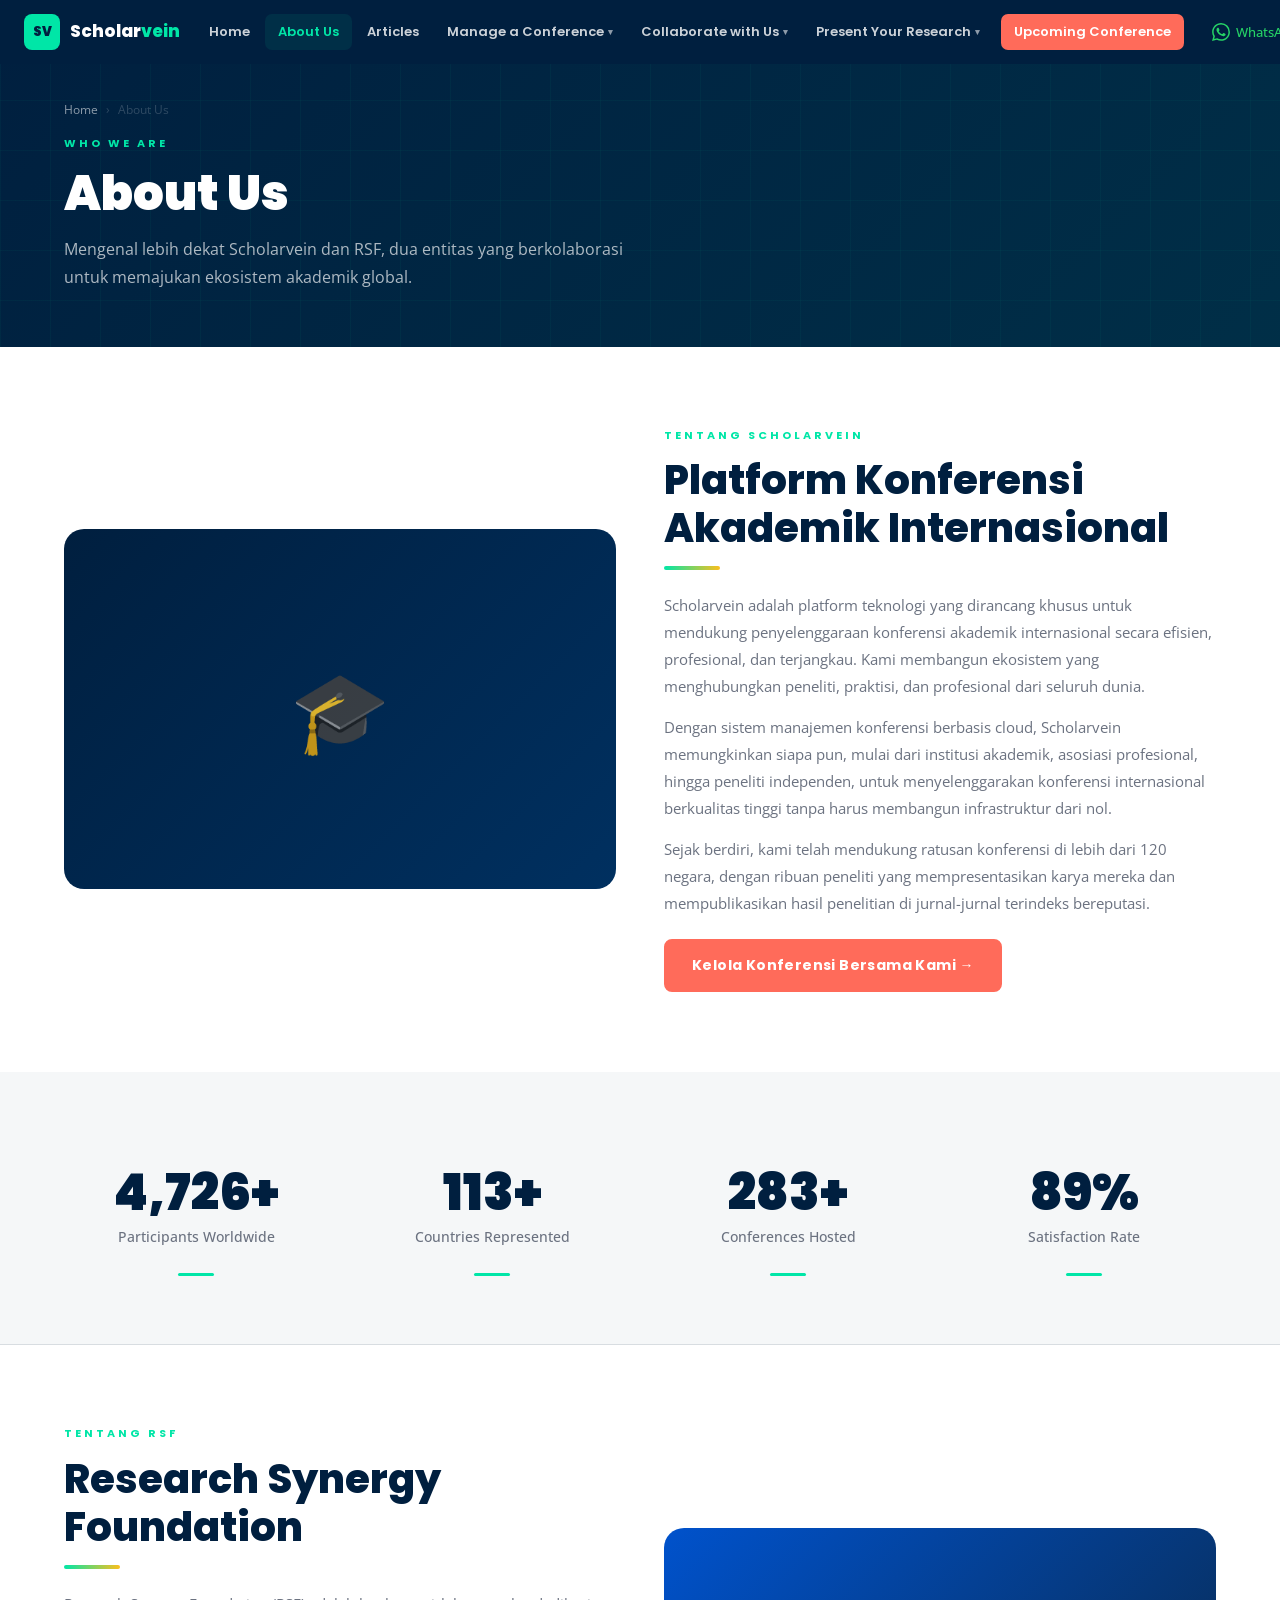
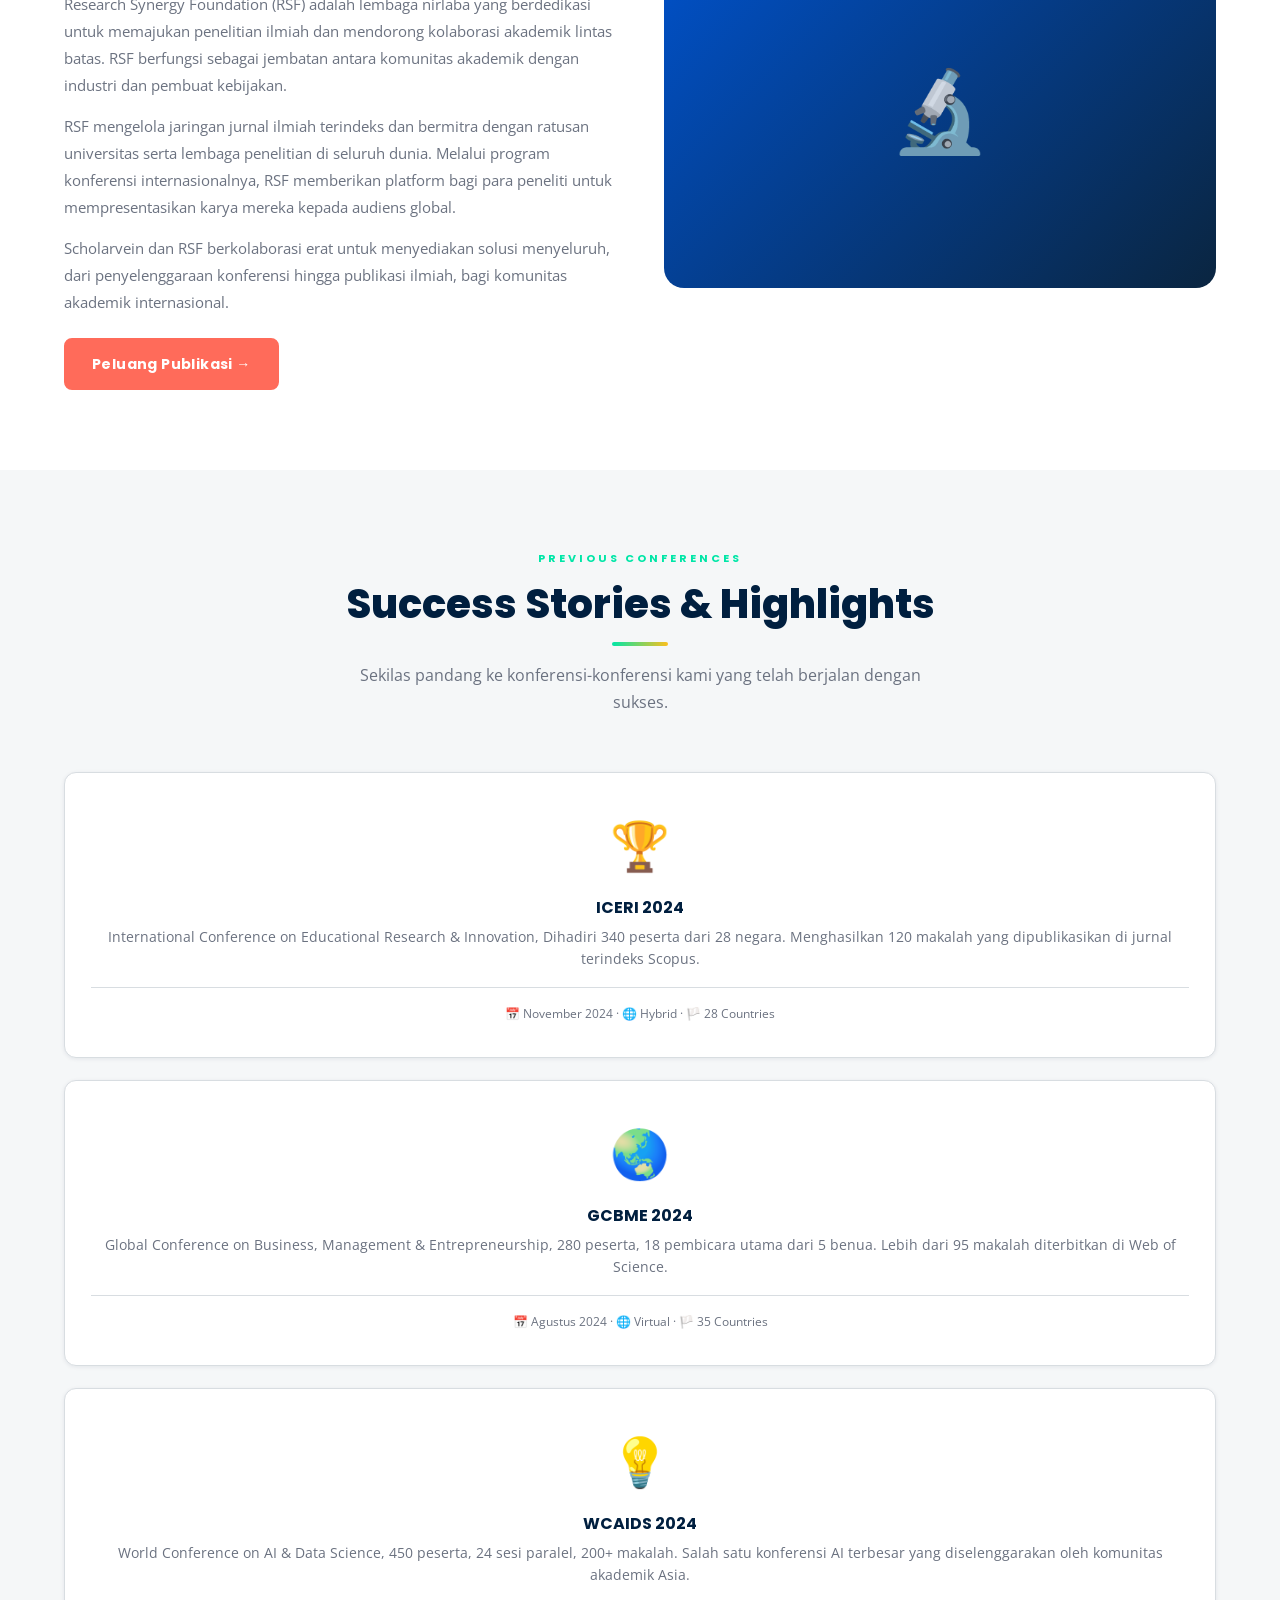
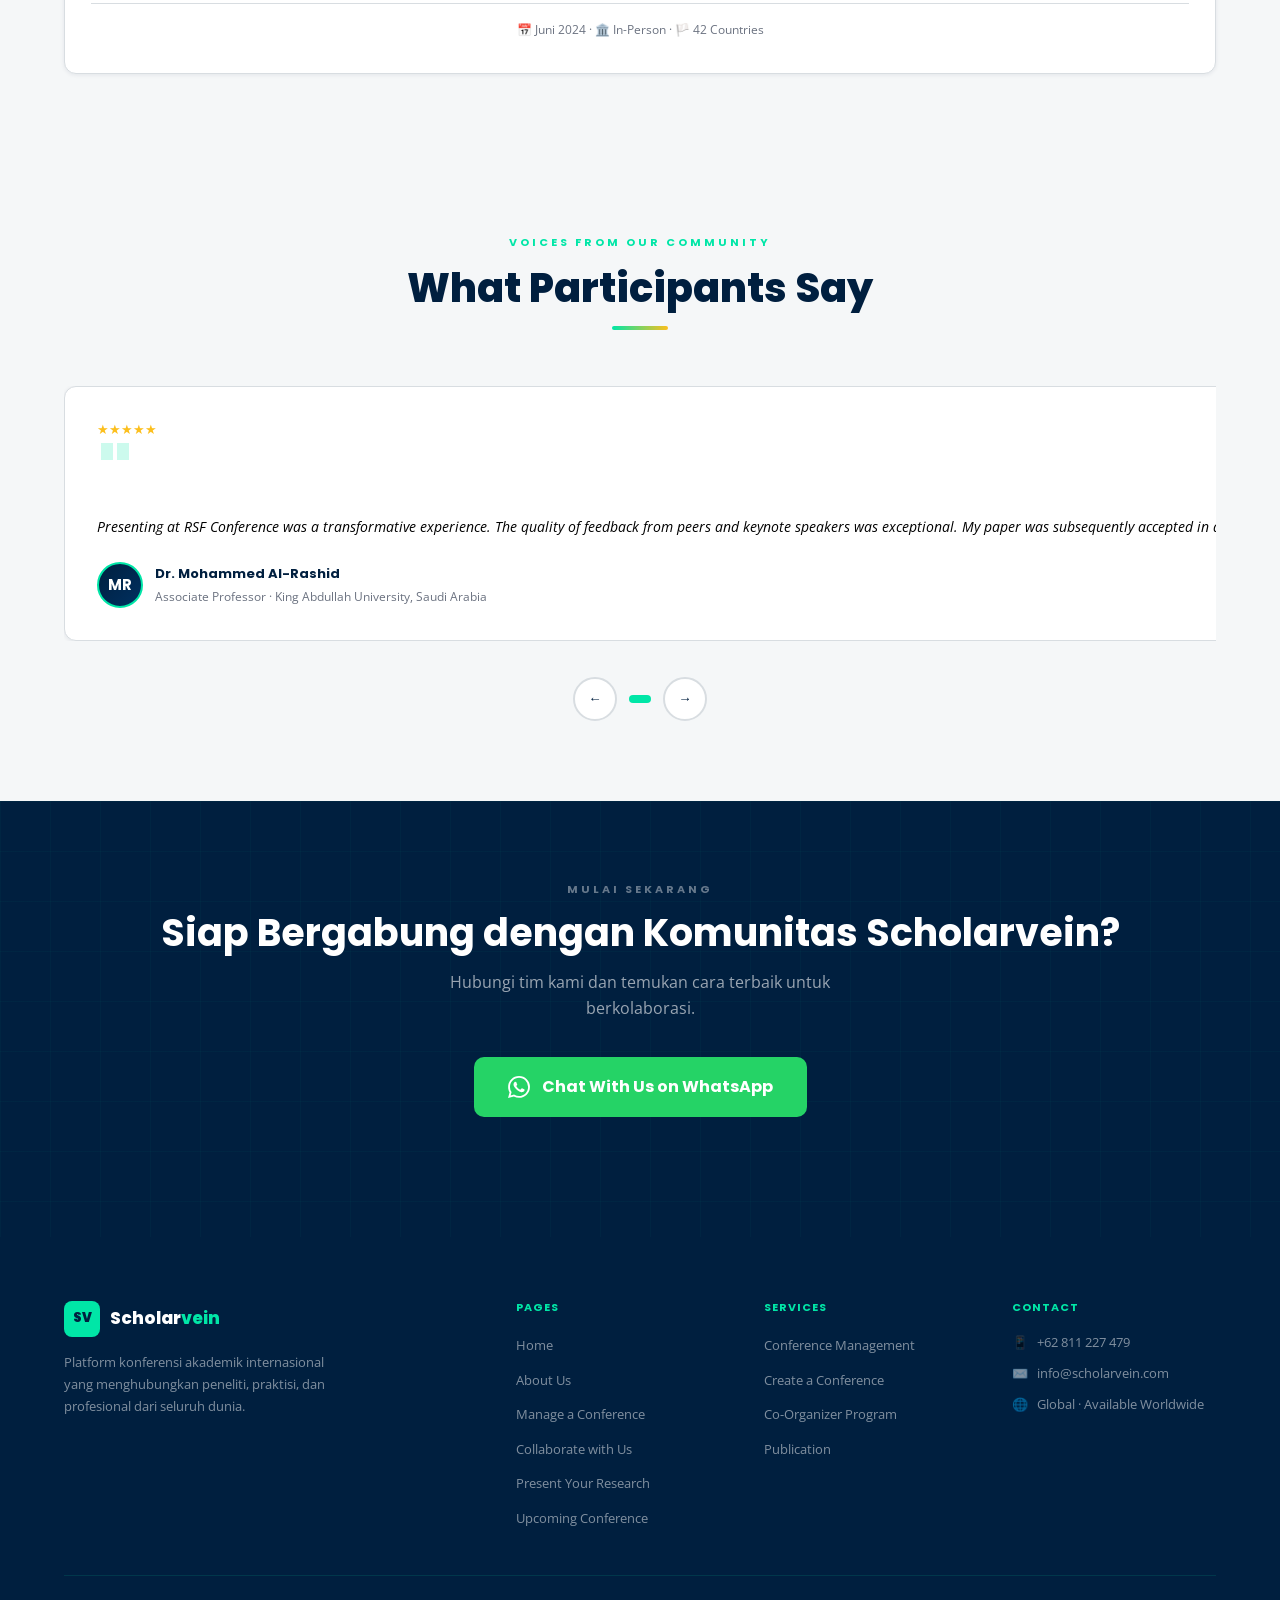
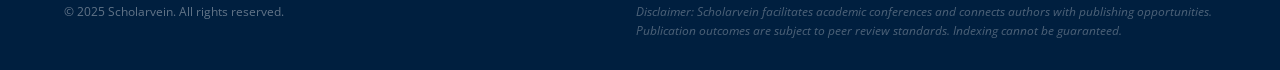
==== commit b3606a89: "Add articles system, ScholarOSS branding, and content improvements - Add articles.html listing page " ====
--- a/about.html
+++ b/about.html
@@ -3,7 +3,7 @@
 <head>
 <meta charset="UTF-8">
 <meta name="viewport" content="width=device-width, initial-scale=1.0">
-<title>About Us — Scholarvein</title>
+<title>About Us | Scholarvein</title>
 <link rel="preconnect" href="https://fonts.googleapis.com">
 <link rel="preconnect" href="https://fonts.gstatic.com" crossorigin>
 <link href="https://fonts.googleapis.com/css2?family=Poppins:wght@400;500;600;700;800;900&family=Open+Sans:wght@300;400;500;600&display=swap" rel="stylesheet">
@@ -21,6 +21,7 @@
     <nav class="main-nav">
       <a href="index.html" class="nav-link">Home</a>
       <a href="about.html" class="nav-link active">About Us</a>
+      <a href="articles.html" class="nav-link">Articles</a>
       <div class="nav-item">
         <a href="manage.html" class="nav-link">Manage a Conference <span class="nav-arrow">▾</span></a>
         <div class="dropdown">
@@ -62,6 +63,7 @@
   <button class="mobile-nav-close" id="mobileClose">✕</button>
   <a href="index.html" class="mobile-nav-link">Home</a>
   <a href="about.html" class="mobile-nav-link">About Us</a>
+  <a href="articles.html" class="mobile-nav-link">Articles</a>
   <a href="manage.html" class="mobile-nav-link">Manage a Conference</a>
   <a href="manage.html#how-it-works" class="mobile-nav-sub">→ How It Works</a>
   <a href="manage.html#packages" class="mobile-nav-sub">→ Packages</a>
@@ -83,7 +85,7 @@
       <div class="breadcrumb"><a href="index.html">Home</a><span>›</span><span>About Us</span></div>
       <span class="slabel">Who We Are</span>
       <h1>About Us</h1>
-      <p>Mengenal lebih dekat Scholarvein dan RSF — dua entitas yang berkolaborasi untuk memajukan ekosistem akademik global.</p>
+      <p>Mengenal lebih dekat Scholarvein dan RSF, dua entitas yang berkolaborasi untuk memajukan ekosistem akademik global.</p>
     </div>
   </div>
 </section>
@@ -100,7 +102,7 @@
         <h2 class="stitle">Platform Konferensi Akademik Internasional</h2>
         <div class="sdivider left" style="margin-bottom:22px"></div>
         <p>Scholarvein adalah platform teknologi yang dirancang khusus untuk mendukung penyelenggaraan konferensi akademik internasional secara efisien, profesional, dan terjangkau. Kami membangun ekosistem yang menghubungkan peneliti, praktisi, dan profesional dari seluruh dunia.</p>
-        <p>Dengan sistem manajemen konferensi berbasis cloud, Scholarvein memungkinkan siapa pun — mulai dari institusi akademik, asosiasi profesional, hingga peneliti independen — untuk menyelenggarakan konferensi internasional berkualitas tinggi tanpa harus membangun infrastruktur dari nol.</p>
+        <p>Dengan sistem manajemen konferensi berbasis cloud, Scholarvein memungkinkan siapa pun, mulai dari institusi akademik, asosiasi profesional, hingga peneliti independen, untuk menyelenggarakan konferensi internasional berkualitas tinggi tanpa harus membangun infrastruktur dari nol.</p>
         <p>Sejak berdiri, kami telah mendukung ratusan konferensi di lebih dari 120 negara, dengan ribuan peneliti yang mempresentasikan karya mereka dan mempublikasikan hasil penelitian di jurnal-jurnal terindeks bereputasi.</p>
         <a href="manage.html" class="btn btn-primary" style="margin-top:8px">Kelola Konferensi Bersama Kami →</a>
       </div>
@@ -130,7 +132,7 @@
         <div class="sdivider left" style="margin-bottom:22px"></div>
         <p>Research Synergy Foundation (RSF) adalah lembaga nirlaba yang berdedikasi untuk memajukan penelitian ilmiah dan mendorong kolaborasi akademik lintas batas. RSF berfungsi sebagai jembatan antara komunitas akademik dengan industri dan pembuat kebijakan.</p>
         <p>RSF mengelola jaringan jurnal ilmiah terindeks dan bermitra dengan ratusan universitas serta lembaga penelitian di seluruh dunia. Melalui program konferensi internasionalnya, RSF memberikan platform bagi para peneliti untuk mempresentasikan karya mereka kepada audiens global.</p>
-        <p>Scholarvein dan RSF berkolaborasi erat untuk menyediakan solusi menyeluruh — dari penyelenggaraan konferensi hingga publikasi ilmiah — bagi komunitas akademik internasional.</p>
+        <p>Scholarvein dan RSF berkolaborasi erat untuk menyediakan solusi menyeluruh, dari penyelenggaraan konferensi hingga publikasi ilmiah, bagi komunitas akademik internasional.</p>
         <a href="present.html#publication" class="btn btn-primary" style="margin-top:8px">Peluang Publikasi →</a>
       </div>
       <div class="about-snap-img" style="background:linear-gradient(135deg,#0052CC,#0A2540)">
@@ -154,19 +156,19 @@
       <div class="feat-card fade-up" style="text-align:center">
         <div style="font-size:48px;margin-bottom:14px">🏆</div>
         <h3>ICERI 2024</h3>
-        <p>International Conference on Educational Research & Innovation — Dihadiri 340 peserta dari 28 negara. Menghasilkan 120 makalah yang dipublikasikan di jurnal terindeks Scopus.</p>
+        <p>International Conference on Educational Research & Innovation, Dihadiri 340 peserta dari 28 negara. Menghasilkan 120 makalah yang dipublikasikan di jurnal terindeks Scopus.</p>
         <div style="margin-top:16px;padding-top:16px;border-top:1px solid var(--border);font-size:12px;color:var(--muted)">📅 November 2024 · 🌐 Hybrid · 🏳️ 28 Countries</div>
       </div>
       <div class="feat-card fade-up" style="text-align:center">
         <div style="font-size:48px;margin-bottom:14px">🌏</div>
         <h3>GCBME 2024</h3>
-        <p>Global Conference on Business, Management & Entrepreneurship — 280 peserta, 18 pembicara utama dari 5 benua. Lebih dari 95 makalah diterbitkan di Web of Science.</p>
+        <p>Global Conference on Business, Management & Entrepreneurship, 280 peserta, 18 pembicara utama dari 5 benua. Lebih dari 95 makalah diterbitkan di Web of Science.</p>
         <div style="margin-top:16px;padding-top:16px;border-top:1px solid var(--border);font-size:12px;color:var(--muted)">📅 Agustus 2024 · 🌐 Virtual · 🏳️ 35 Countries</div>
       </div>
       <div class="feat-card fade-up" style="text-align:center">
         <div style="font-size:48px;margin-bottom:14px">💡</div>
         <h3>WCAIDS 2024</h3>
-        <p>World Conference on AI & Data Science — 450 peserta, 24 sesi paralel, 200+ makalah. Salah satu konferensi AI terbesar yang diselenggarakan oleh komunitas akademik Asia.</p>
+        <p>World Conference on AI & Data Science, 450 peserta, 24 sesi paralel, 200+ makalah. Salah satu konferensi AI terbesar yang diselenggarakan oleh komunitas akademik Asia.</p>
         <div style="margin-top:16px;padding-top:16px;border-top:1px solid var(--border);font-size:12px;color:var(--muted)">📅 Juni 2024 · 🏛️ In-Person · 🏳️ 42 Countries</div>
       </div>
     </div>
@@ -220,7 +222,7 @@
       </div>
       <div class="fcol"><h4>Pages</h4><ul class="flinks"><li><a href="index.html">Home</a></li><li><a href="about.html">About Us</a></li><li><a href="manage.html">Manage a Conference</a></li><li><a href="collaborate.html">Collaborate with Us</a></li><li><a href="present.html">Present Your Research</a></li><li><a href="upcoming.html">Upcoming Conference</a></li></ul></div>
       <div class="fcol"><h4>Services</h4><ul class="flinks"><li><a href="manage.html">Conference Management</a></li><li><a href="collaborate.html#create">Create a Conference</a></li><li><a href="collaborate.html#cohost">Co-Organizer Program</a></li><li><a href="present.html#publication">Publication</a></li></ul></div>
-      <div class="fcol"><h4>Contact</h4><div class="fcontact">📱 <a href="https://wa.me/62811227479">+62 811 227 479</a></div><div class="fcontact">✉️ <a href="mailto:info@scholarvein.com">info@scholarvein.com</a></div><div class="fcontact">🌐 <span>Global — Available Worldwide</span></div></div>
+      <div class="fcol"><h4>Contact</h4><div class="fcontact">📱 <a href="https://wa.me/62811227479">+62 811 227 479</a></div><div class="fcontact">✉️ <a href="mailto:info@scholarvein.com">info@scholarvein.com</a></div><div class="fcontact">🌐 <span>Global · Available Worldwide</span></div></div>
     </div>
     <div class="fbottom">
       <div class="fcopy">© 2025 Scholarvein. All rights reserved.</div>
--- a/style.css
+++ b/style.css
@@ -451,3 +451,119 @@
    LOGO MARK SV
 ══════════════════════════════════════════ */
 .logo-mark-sv{width:36px;height:36px;background:var(--royal);border-radius:8px;display:flex;align-items:center;justify-content:center;font-family:'Poppins',sans-serif;font-weight:900;font-size:13px;color:var(--navy);letter-spacing:-.5px}
+
+/* ══════════════════════════════════════════
+   PAGE HERO (inner pages)
+══════════════════════════════════════════ */
+.page-hero{background:var(--navy);padding:100px 0 60px;text-align:center;position:relative;overflow:hidden}
+.page-hero::before{content:'';position:absolute;inset:0;background-image:linear-gradient(rgba(255,255,255,.025) 1px,transparent 1px),linear-gradient(90deg,rgba(255,255,255,.025) 1px,transparent 1px);background-size:60px 60px}
+.page-hero-inner{position:relative;z-index:1}
+.page-hero h1{font-size:clamp(28px,4.5vw,48px);font-weight:900;color:#fff;margin-bottom:14px}
+.page-hero h1 span{color:var(--royal)}
+.page-hero p{font-size:16px;color:rgba(255,255,255,.7);max-width:580px;margin:0 auto}
+
+/* ══════════════════════════════════════════
+   ARTICLES LISTING
+══════════════════════════════════════════ */
+#articles-page{padding:64px 0 80px;background:var(--light)}
+
+/* Category filter */
+.cat-filter{display:flex;gap:10px;flex-wrap:wrap;margin-bottom:48px;justify-content:center}
+.cat-btn{padding:8px 20px;border-radius:100px;font-family:'Poppins',sans-serif;font-size:13px;font-weight:600;border:2px solid var(--border);background:#fff;color:var(--muted);cursor:pointer;transition:var(--tr)}
+.cat-btn:hover,.cat-btn.active{background:var(--navy);color:#fff;border-color:var(--navy)}
+
+/* Article cards grid */
+.articles-grid{display:grid;grid-template-columns:1fr;gap:28px}
+@media(min-width:640px){.articles-grid{grid-template-columns:repeat(2,1fr)}}
+@media(min-width:1024px){.articles-grid{grid-template-columns:repeat(3,1fr)}}
+
+.article-card{background:#fff;border-radius:16px;border:1px solid var(--border);overflow:hidden;box-shadow:var(--shadow-sm);transition:var(--tr);display:flex;flex-direction:column}
+.article-card:hover{transform:translateY(-5px);box-shadow:var(--shadow-md);border-color:var(--royal)}
+
+.article-thumb{height:200px;display:flex;align-items:center;justify-content:center;font-size:56px;position:relative;overflow:hidden}
+.article-thumb-1{background:linear-gradient(135deg,var(--navy),#003060)}
+.article-thumb-2{background:linear-gradient(135deg,#7c3aed,#5b21b6)}
+.article-thumb-3{background:linear-gradient(135deg,var(--accent),#d4504a)}
+.article-thumb-4{background:linear-gradient(135deg,#059669,#047857)}
+.article-thumb-5{background:linear-gradient(135deg,var(--gold),#e5a800)}
+.article-thumb-6{background:linear-gradient(135deg,#0369a1,#0284c7)}
+
+.article-cat{position:absolute;top:14px;left:14px;padding:4px 12px;border-radius:100px;font-family:'Poppins',sans-serif;font-size:10px;font-weight:700;letter-spacing:1.5px;text-transform:uppercase;background:rgba(0,230,167,.18);color:var(--royal);border:1px solid rgba(0,230,167,.35);backdrop-filter:blur(4px)}
+
+.article-body{padding:22px;flex:1;display:flex;flex-direction:column}
+.article-body h3{font-size:16px;font-weight:700;color:var(--navy);margin-bottom:10px;line-height:1.4}
+.article-body p{font-size:13px;color:var(--muted);line-height:1.7;flex:1;margin-bottom:16px}
+.article-meta{display:flex;align-items:center;gap:14px;font-size:11px;color:var(--muted);padding-top:14px;border-top:1px solid var(--border)}
+.article-meta span{display:flex;align-items:center;gap:4px}
+.article-read-more{display:inline-flex;align-items:center;gap:6px;font-family:'Poppins',sans-serif;font-size:13px;font-weight:700;color:var(--navy);margin-top:14px;transition:var(--tr)}
+.article-read-more:hover{color:var(--royal);gap:10px}
+.article-read-more svg{width:14px;height:14px;transition:var(--tr)}
+
+/* Featured article */
+.article-featured{grid-column:1/-1;display:grid;grid-template-columns:1fr;gap:0;border-radius:16px;overflow:hidden;border:1px solid var(--border);box-shadow:var(--shadow-sm);background:#fff;transition:var(--tr)}
+@media(min-width:768px){.article-featured{grid-template-columns:1.4fr 1fr}}
+.article-featured:hover{transform:translateY(-5px);box-shadow:var(--shadow-md);border-color:var(--royal)}
+.article-featured .article-thumb{height:300px}
+@media(min-width:768px){.article-featured .article-thumb{height:100%;min-height:280px}}
+.article-featured .article-body{padding:36px}
+.article-featured .article-body h3{font-size:22px}
+.article-featured-label{display:inline-flex;align-items:center;gap:6px;font-family:'Poppins',sans-serif;font-size:10px;font-weight:700;letter-spacing:1.5px;text-transform:uppercase;color:var(--gold);margin-bottom:12px}
+.article-featured-label::before{content:'★';font-size:12px}
+
+/* ══════════════════════════════════════════
+   SINGLE ARTICLE PAGE
+══════════════════════════════════════════ */
+.article-layout{display:grid;grid-template-columns:1fr;gap:40px;padding:60px 0 80px}
+@media(min-width:1024px){.article-layout{grid-template-columns:1fr 320px}}
+
+.article-content{background:#fff;border-radius:16px;border:1px solid var(--border);padding:40px;box-shadow:var(--shadow-sm)}
+@media(max-width:768px){.article-content{padding:24px}}
+
+.article-content-header{margin-bottom:32px;padding-bottom:28px;border-bottom:1px solid var(--border)}
+.article-content-cat{display:inline-block;padding:4px 14px;border-radius:100px;font-family:'Poppins',sans-serif;font-size:11px;font-weight:700;letter-spacing:1.5px;text-transform:uppercase;background:rgba(0,230,167,.12);color:var(--navy);border:1px solid rgba(0,230,167,.3);margin-bottom:16px}
+.article-content h1{font-size:clamp(22px,3.5vw,34px);font-weight:900;color:var(--navy);line-height:1.3;margin-bottom:18px}
+.article-content-meta{display:flex;gap:20px;flex-wrap:wrap;font-size:12px;color:var(--muted)}
+.article-content-meta span{display:flex;align-items:center;gap:5px}
+
+.article-hero-img{width:100%;height:300px;border-radius:12px;overflow:hidden;margin-bottom:32px;display:flex;align-items:center;justify-content:center;font-size:80px}
+
+.article-body-text h2{font-size:20px;font-weight:800;color:var(--navy);margin:28px 0 12px}
+.article-body-text h3{font-size:17px;font-weight:700;color:var(--navy);margin:22px 0 10px}
+.article-body-text p{font-size:15px;color:#374151;line-height:1.85;margin-bottom:16px}
+.article-body-text ul,.article-body-text ol{padding-left:22px;margin-bottom:16px}
+.article-body-text li{font-size:15px;color:#374151;line-height:1.85;margin-bottom:8px}
+.article-body-text strong{color:var(--navy)}
+.article-body-text .highlight{background:rgba(0,230,167,.1);border-left:4px solid var(--royal);padding:16px 20px;border-radius:0 10px 10px 0;margin:24px 0;font-size:15px;color:var(--navy);font-style:italic}
+.article-body-text .tip-box{background:rgba(252,191,29,.08);border:1px solid rgba(252,191,29,.3);border-radius:12px;padding:20px 24px;margin:24px 0}
+.article-body-text .tip-box strong{color:#a16207;display:block;margin-bottom:6px;font-size:13px;text-transform:uppercase;letter-spacing:1px}
+
+/* Article sidebar */
+.article-sidebar{display:flex;flex-direction:column;gap:24px}
+.sidebar-card{background:#fff;border-radius:14px;border:1px solid var(--border);padding:24px;box-shadow:var(--shadow-sm)}
+.sidebar-card h4{font-size:14px;font-weight:800;color:var(--navy);margin-bottom:16px;padding-bottom:12px;border-bottom:2px solid var(--royal);display:inline-block}
+.sidebar-article{display:flex;gap:12px;padding:10px 0;border-bottom:1px solid var(--border)}
+.sidebar-article:last-child{border-bottom:none;padding-bottom:0}
+.sidebar-article-thumb{width:54px;height:54px;border-radius:8px;flex-shrink:0;display:flex;align-items:center;justify-content:center;font-size:22px}
+.sidebar-article p{font-size:12px;font-weight:600;color:var(--navy);line-height:1.4;margin-bottom:4px}
+.sidebar-article span{font-size:11px;color:var(--muted)}
+.sidebar-cta{background:var(--navy);border-radius:14px;padding:28px;text-align:center}
+.sidebar-cta h4{color:#fff;font-size:16px;margin-bottom:8px}
+.sidebar-cta p{color:rgba(255,255,255,.7);font-size:13px;margin-bottom:20px}
+
+/* Article tags */
+.article-tags{display:flex;gap:8px;flex-wrap:wrap;margin-top:32px;padding-top:24px;border-top:1px solid var(--border)}
+.article-tag{padding:5px 14px;border-radius:100px;background:var(--light);color:var(--muted);font-size:12px;font-weight:600;transition:var(--tr)}
+.article-tag:hover{background:var(--navy);color:#fff}
+
+/* Newsletter section */
+#newsletter{background:var(--navy);padding:64px 0}
+.newsletter-inner{display:flex;flex-direction:column;align-items:center;text-align:center;gap:24px}
+@media(min-width:768px){.newsletter-inner{flex-direction:row;text-align:left;gap:48px}}
+.newsletter-text h2{color:#fff;font-size:clamp(20px,2.5vw,28px);margin-bottom:8px}
+.newsletter-text p{color:rgba(255,255,255,.7);font-size:14px}
+.newsletter-form{display:flex;gap:10px;flex-wrap:wrap;flex-shrink:0}
+.newsletter-form input{padding:12px 18px;border-radius:8px;border:1px solid rgba(255,255,255,.2);background:rgba(255,255,255,.08);color:#fff;font-family:'Open Sans',sans-serif;font-size:14px;width:240px;transition:var(--tr)}
+.newsletter-form input::placeholder{color:rgba(255,255,255,.45)}
+.newsletter-form input:focus{outline:none;border-color:var(--royal);background:rgba(255,255,255,.12)}
+.newsletter-form button{padding:12px 24px;border-radius:8px;background:var(--royal);color:var(--navy);font-family:'Poppins',sans-serif;font-size:14px;font-weight:700;border:none;cursor:pointer;transition:var(--tr)}
+.newsletter-form button:hover{background:#00cfa0;transform:translateY(-2px)}
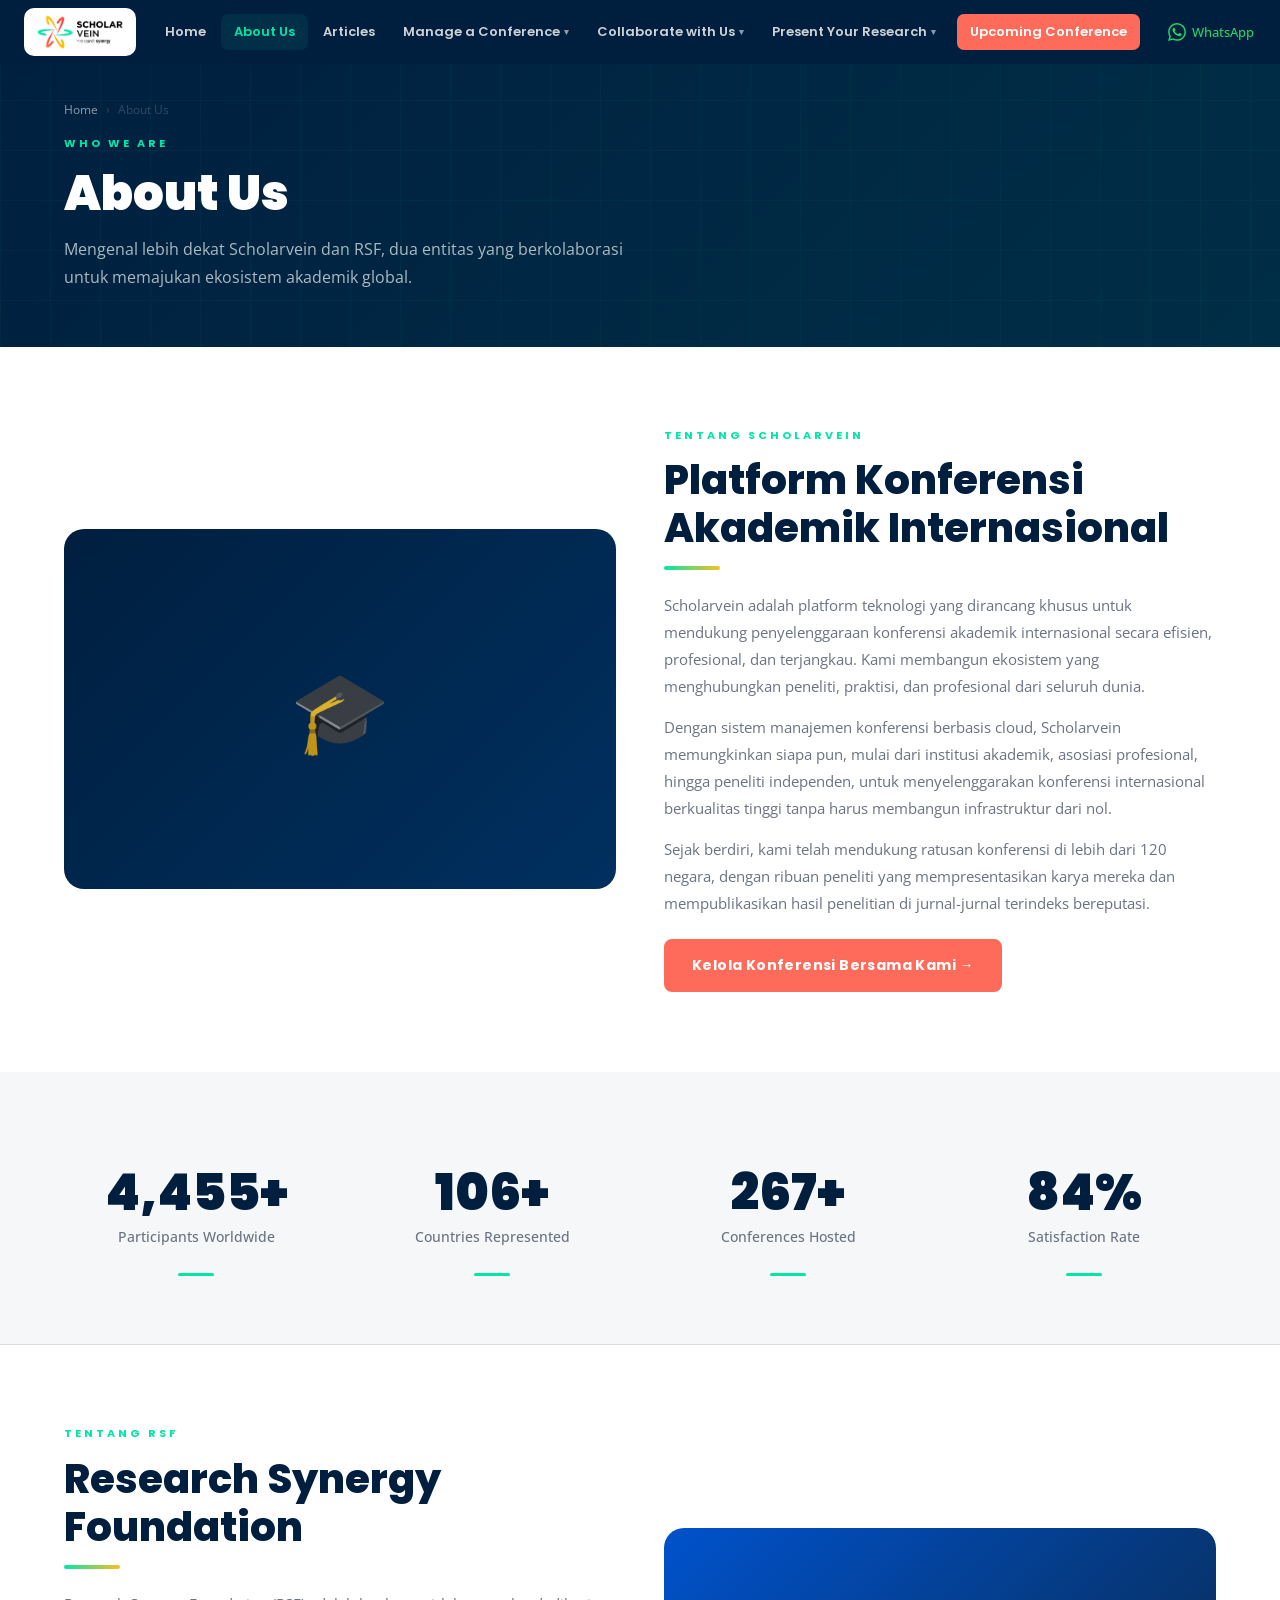
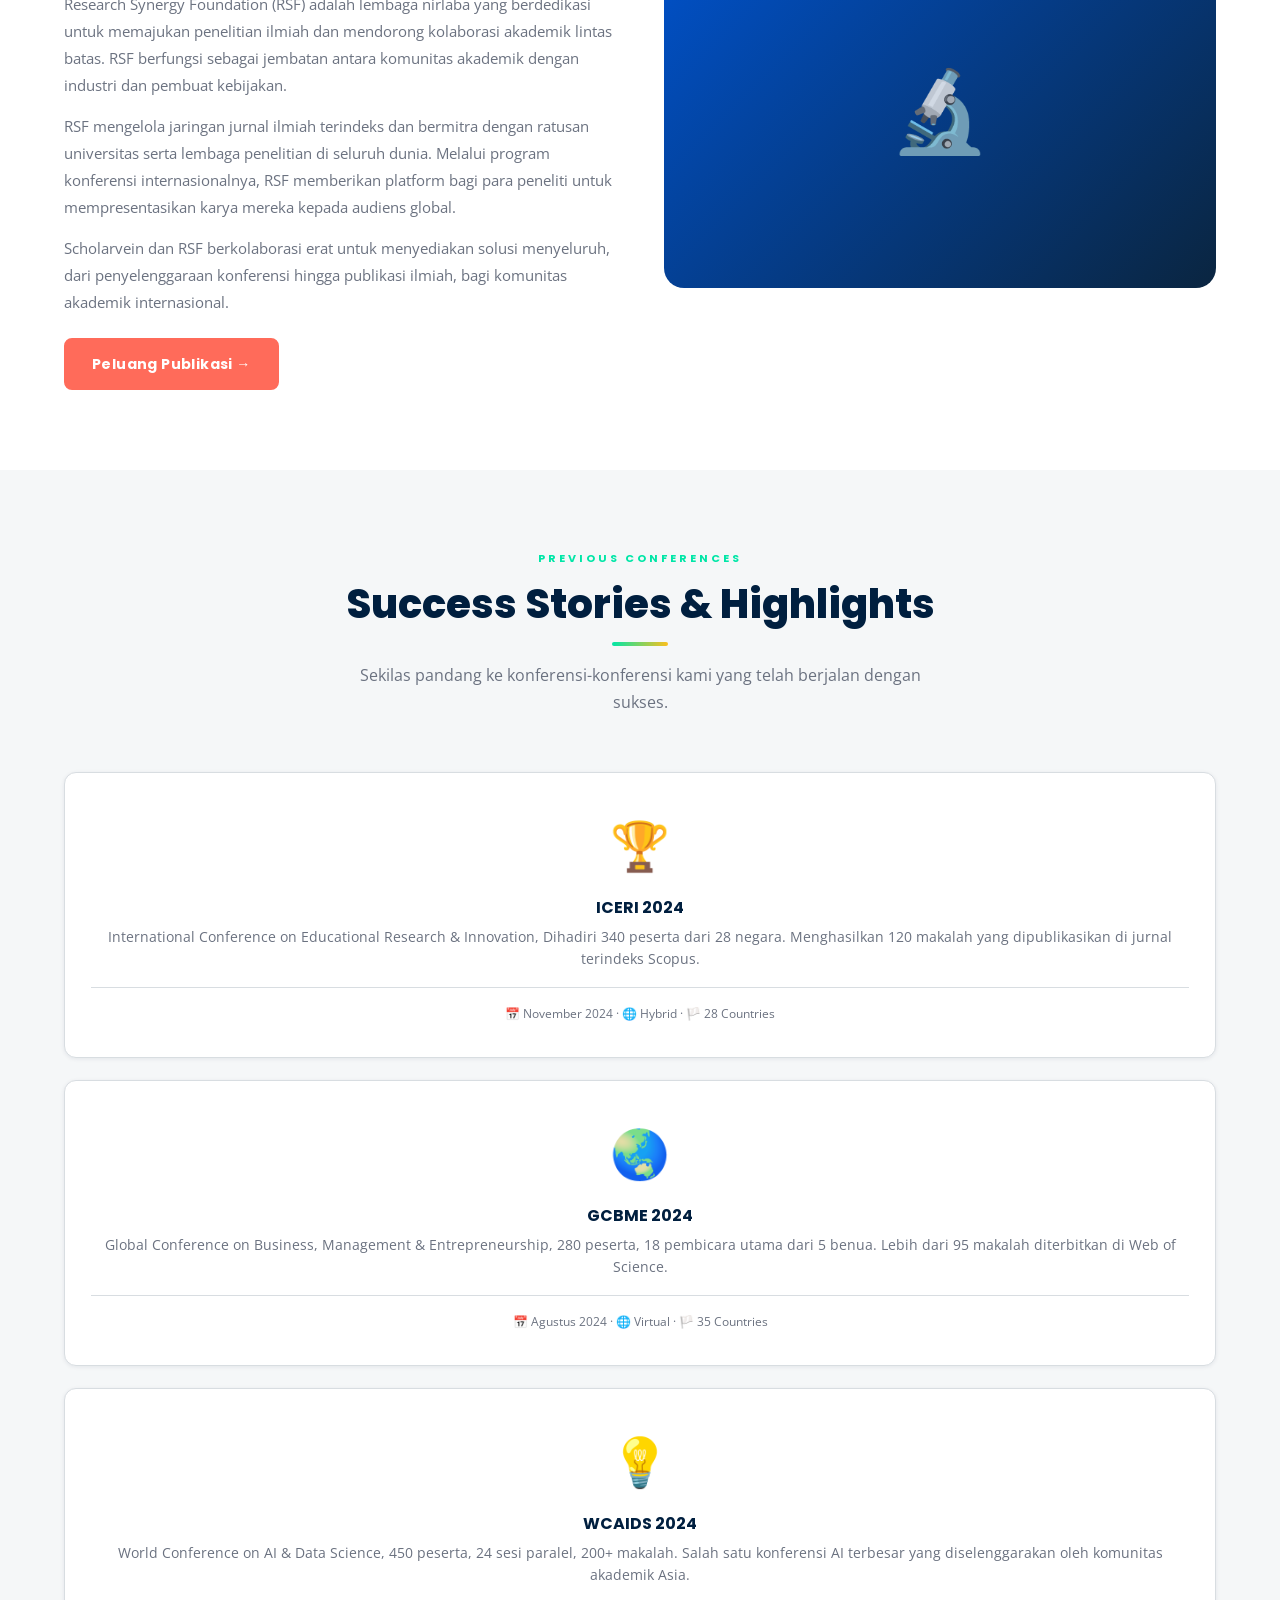
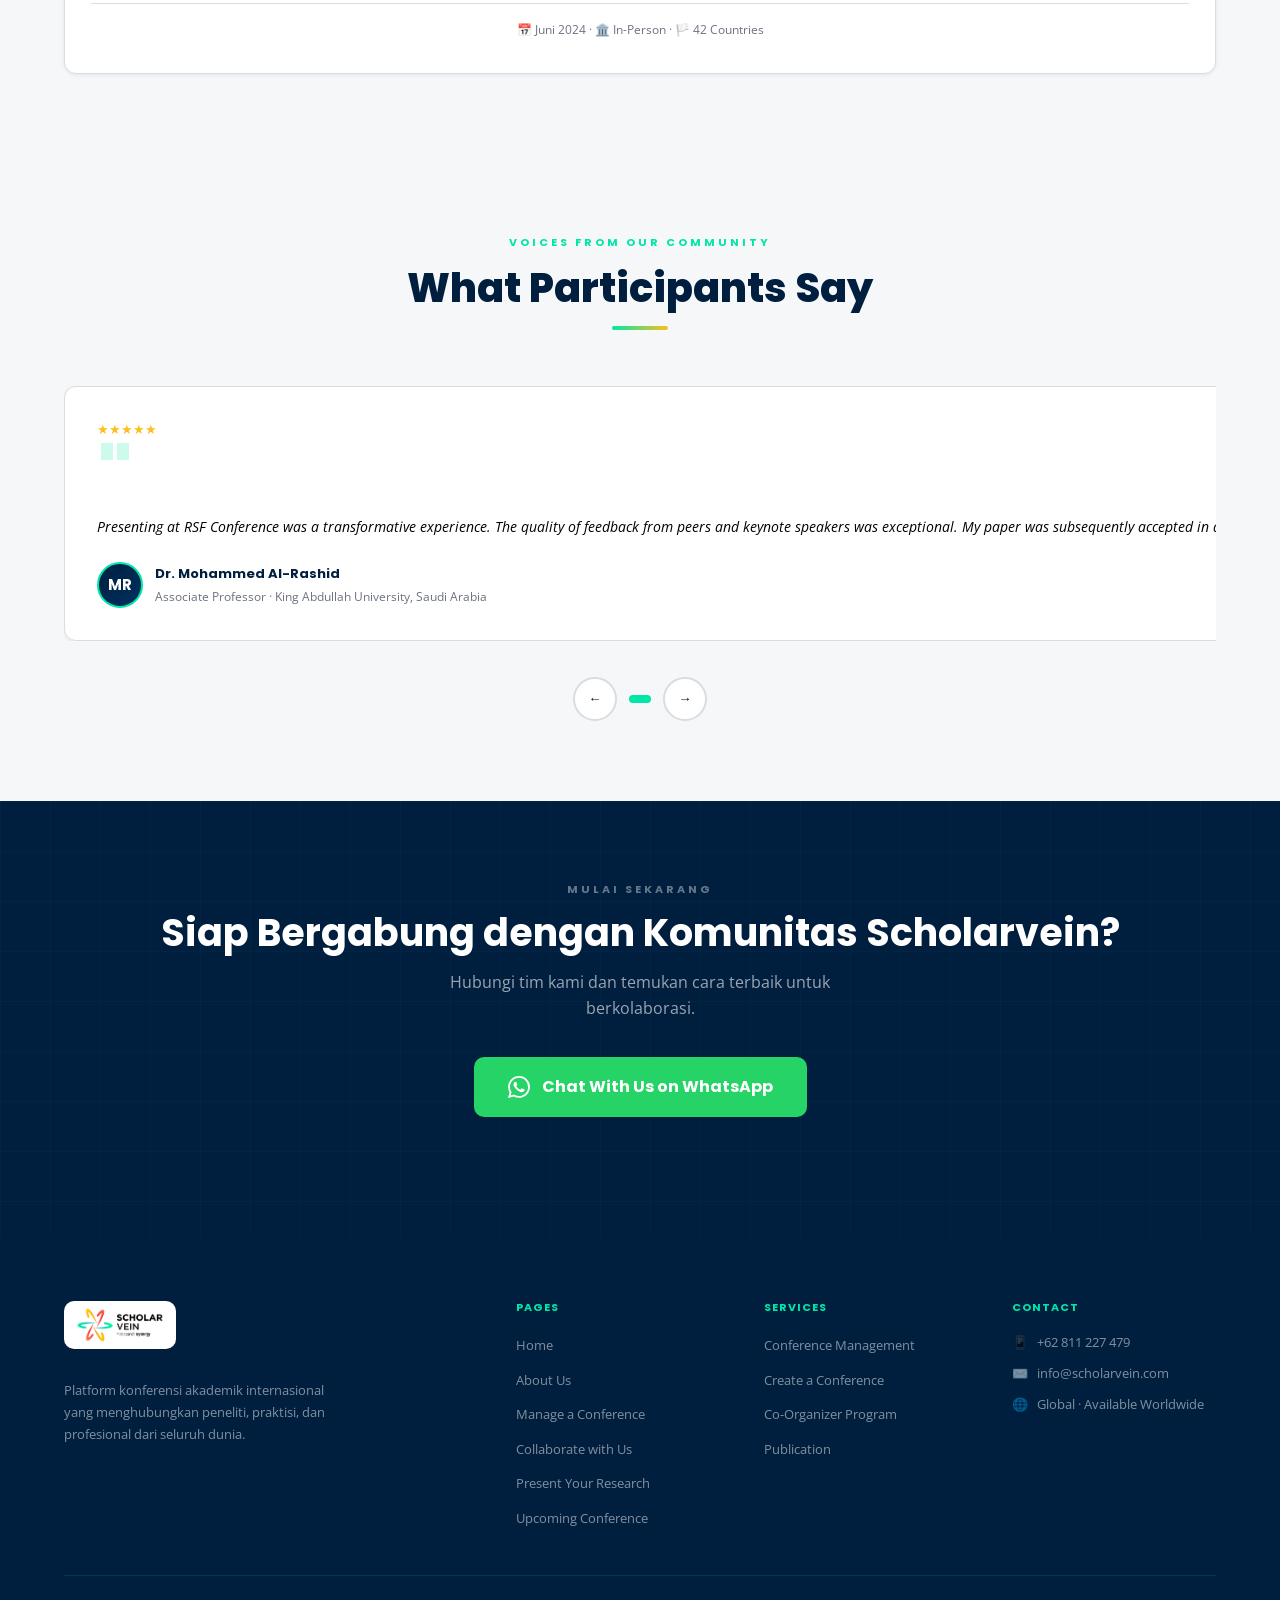
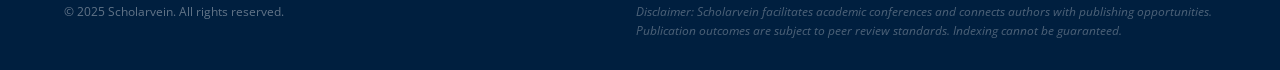
==== commit c794bdb2: "Add real Scholarvein and ScholarOSS logos - Add cropped, transparent-bg logo assets in assets/ - Rep" ====
--- a/about.html
+++ b/about.html
@@ -7,7 +7,7 @@
 <link rel="preconnect" href="https://fonts.googleapis.com">
 <link rel="preconnect" href="https://fonts.gstatic.com" crossorigin>
 <link href="https://fonts.googleapis.com/css2?family=Poppins:wght@400;500;600;700;800;900&family=Open+Sans:wght@300;400;500;600&display=swap" rel="stylesheet">
-<link rel="stylesheet" href="style.css">
+<link rel="stylesheet" href="style.css?v=3">
 </head>
 <body>
 
@@ -15,8 +15,7 @@
 <header id="topbar">
   <div class="tb-inner">
     <a href="index.html" class="logo">
-      <div class="logo-mark-sv">SV</div>
-      <span class="logo-text">Scholar<em>vein</em></span>
+      <img class="logo-img" src="assets/scholarvein-logo.png" alt="Scholarvein">
     </a>
     <nav class="main-nav">
       <a href="index.html" class="nav-link">Home</a>
@@ -217,7 +216,7 @@
   <div class="container">
     <div class="footer-grid">
       <div class="fbrand">
-        <div class="logo"><div class="logo-mark-sv">SV</div><span class="logo-text">Scholar<em>vein</em></span></div>
+        <div class="logo"><img class="logo-img" src="assets/scholarvein-logo.png" alt="Scholarvein"></div>
         <p>Platform konferensi akademik internasional yang menghubungkan peneliti, praktisi, dan profesional dari seluruh dunia.</p>
       </div>
       <div class="fcol"><h4>Pages</h4><ul class="flinks"><li><a href="index.html">Home</a></li><li><a href="about.html">About Us</a></li><li><a href="manage.html">Manage a Conference</a></li><li><a href="collaborate.html">Collaborate with Us</a></li><li><a href="present.html">Present Your Research</a></li><li><a href="upcoming.html">Upcoming Conference</a></li></ul></div>
--- a/style.css
+++ b/style.css
@@ -448,9 +448,12 @@
 .sol-block li::before{content:'✓';color:#006647;font-weight:700;flex-shrink:0}
 
 /* ══════════════════════════════════════════
-   LOGO MARK SV
-══════════════════════════════════════════ */
-.logo-mark-sv{width:36px;height:36px;background:var(--royal);border-radius:8px;display:flex;align-items:center;justify-content:center;font-family:'Poppins',sans-serif;font-weight:900;font-size:13px;color:var(--navy);letter-spacing:-.5px}
+   LOGO
+══════════════════════════════════════════ */
+.logo{display:inline-flex;align-items:center;text-decoration:none;background:#fff;padding:6px 12px;border-radius:10px}
+.logo-img{height:36px;width:auto;display:block}
+#footer .logo{margin-bottom:16px}
+#footer .logo-img{height:36px}
 
 /* ══════════════════════════════════════════
    PAGE HERO (inner pages)
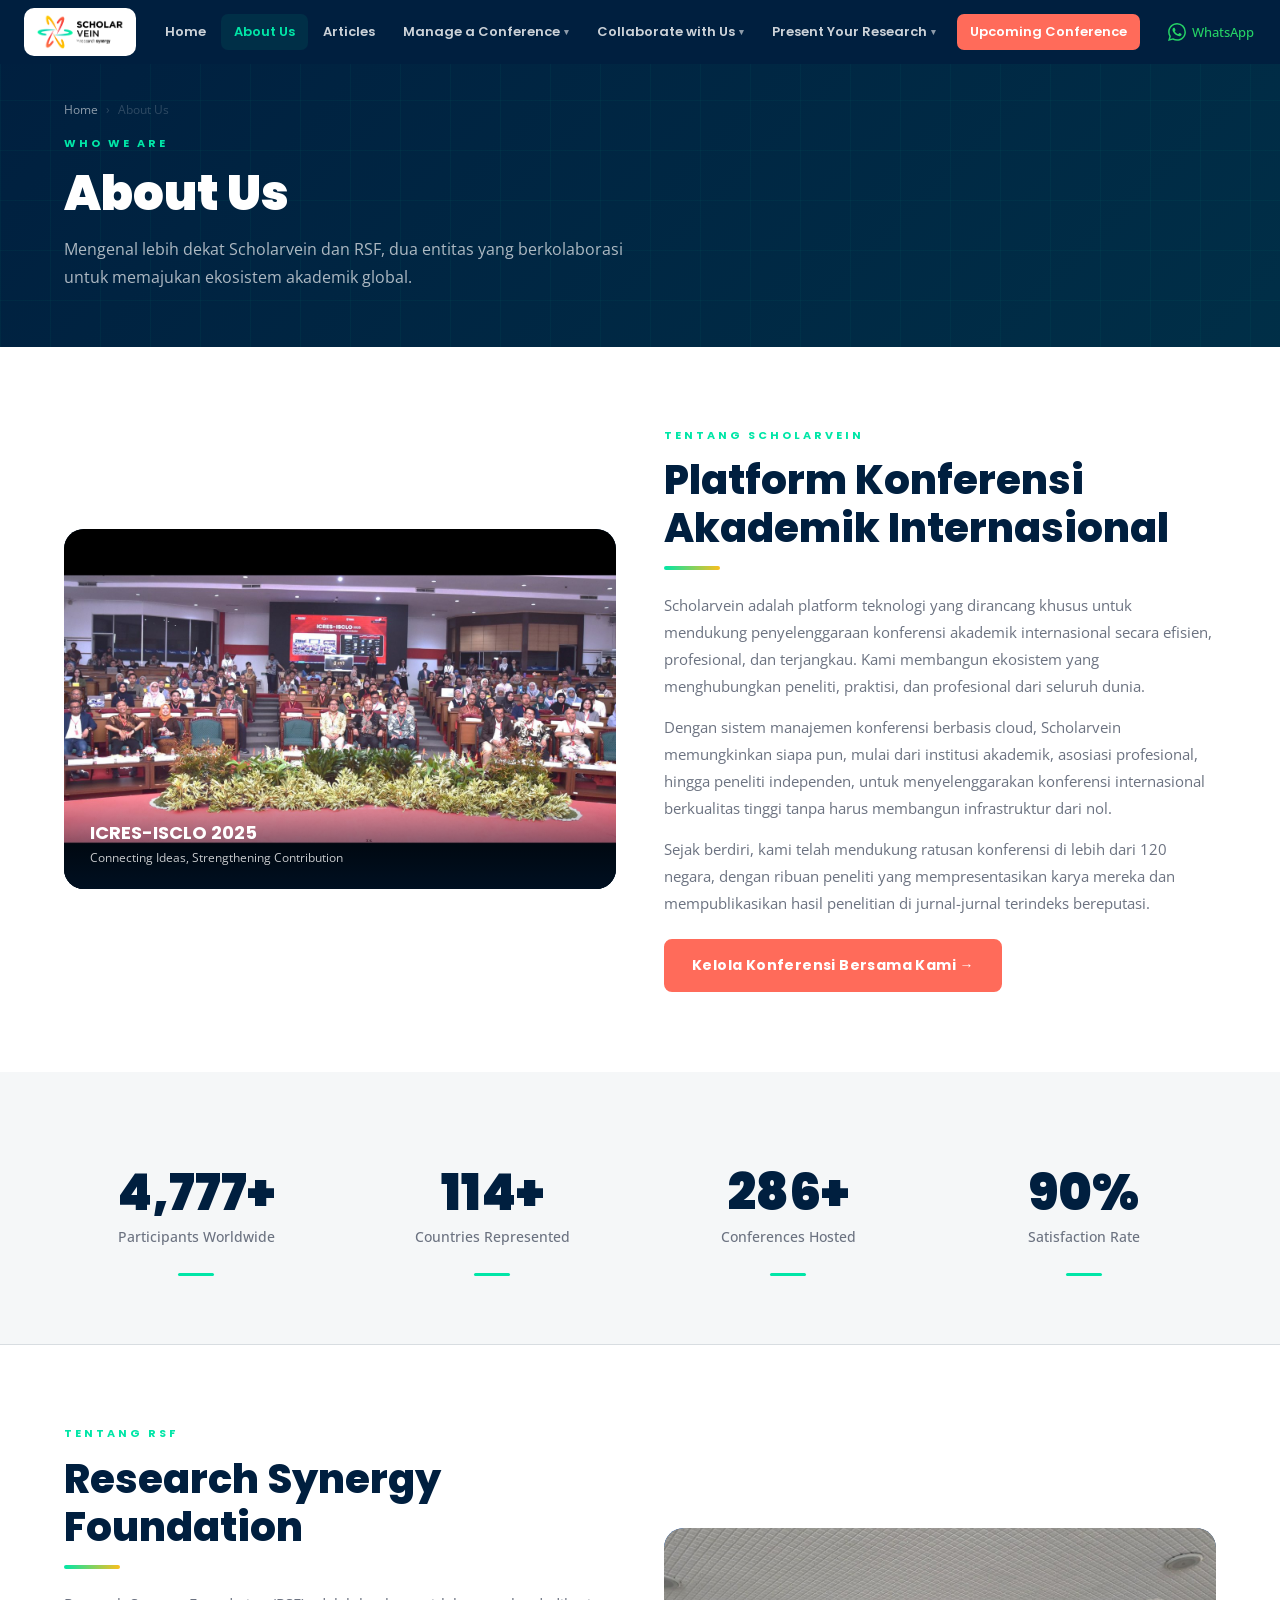
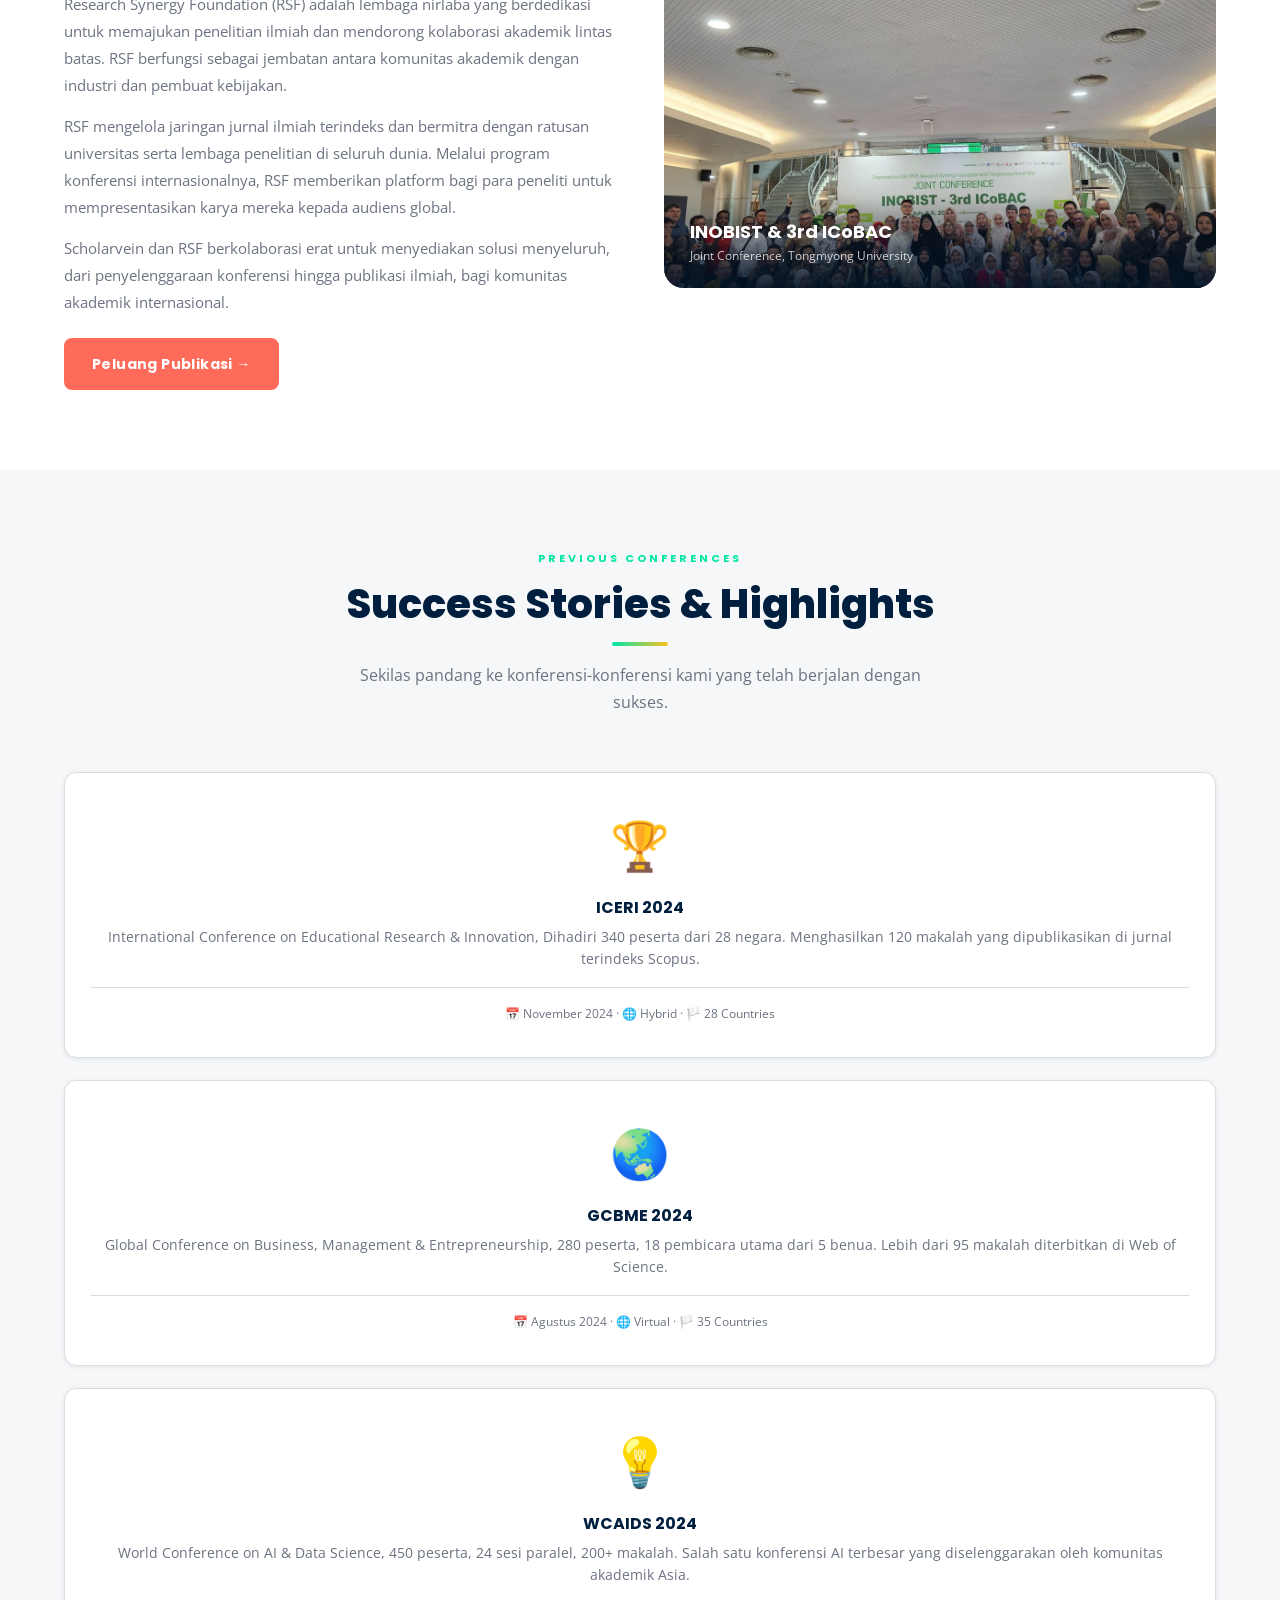
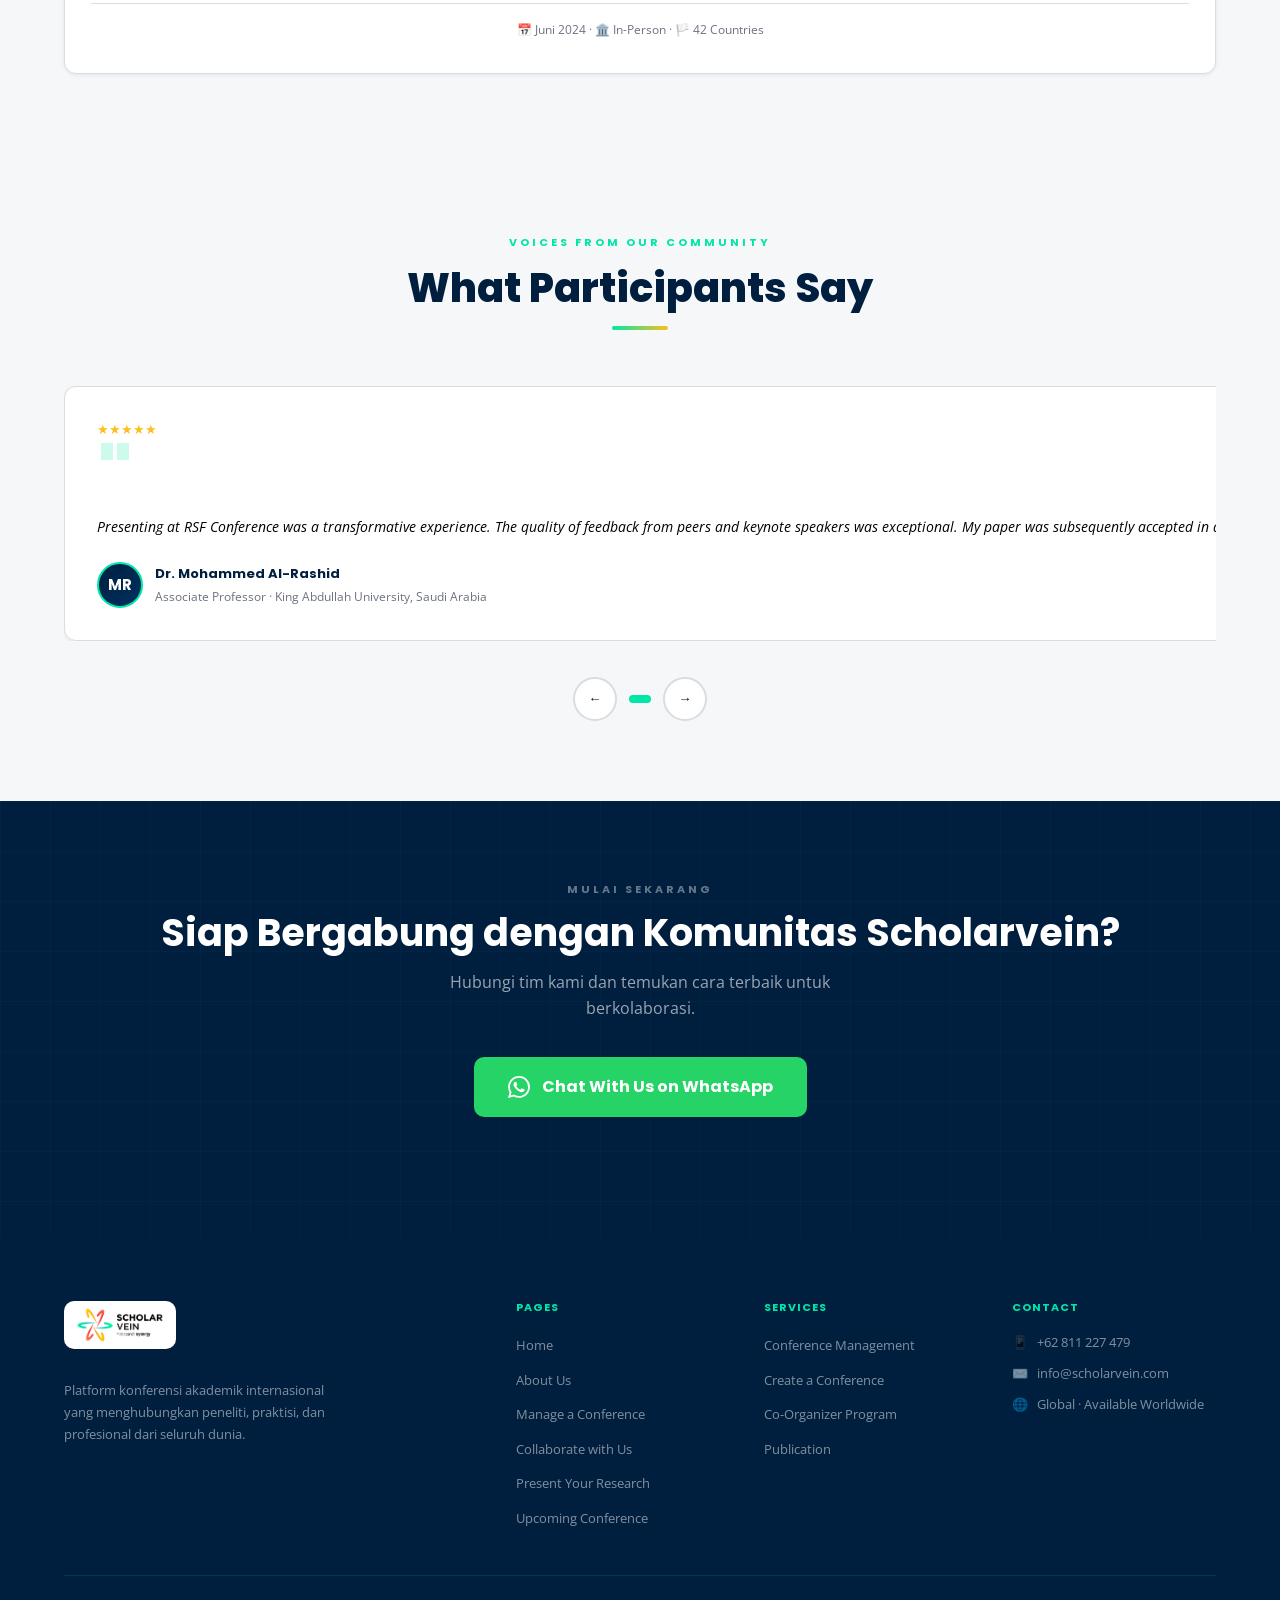
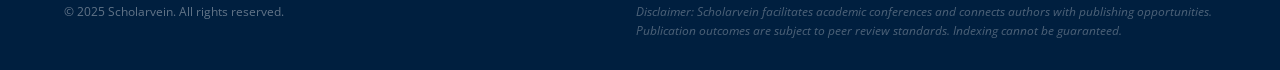
==== commit 55936798: "Add conference documentation, partner logos, and 2026 conference logos - Add 4 conference documentat" ====
--- a/about.html
+++ b/about.html
@@ -7,7 +7,7 @@
 <link rel="preconnect" href="https://fonts.googleapis.com">
 <link rel="preconnect" href="https://fonts.gstatic.com" crossorigin>
 <link href="https://fonts.googleapis.com/css2?family=Poppins:wght@400;500;600;700;800;900&family=Open+Sans:wght@300;400;500;600&display=swap" rel="stylesheet">
-<link rel="stylesheet" href="style.css?v=3">
+<link rel="stylesheet" href="style.css?v=4">
 </head>
 <body>
 
@@ -93,8 +93,12 @@
 <section class="sp" style="background:#fff">
   <div class="container">
     <div class="about-snap">
-      <div class="about-snap-img">
-        <div class="big-icon">🎓</div>
+      <div class="about-snap-img photo-panel">
+        <img src="assets/docs/icres-isclo-2025.jpg" alt="ICRES-ISCLO 2025 conference">
+        <div class="photo-cap">
+          <h3>ICRES-ISCLO 2025</h3>
+          <p>Connecting Ideas, Strengthening Contribution</p>
+        </div>
       </div>
       <div class="about-snap-text">
         <span class="slabel">Tentang Scholarvein</span>
@@ -134,8 +138,12 @@
         <p>Scholarvein dan RSF berkolaborasi erat untuk menyediakan solusi menyeluruh, dari penyelenggaraan konferensi hingga publikasi ilmiah, bagi komunitas akademik internasional.</p>
         <a href="present.html#publication" class="btn btn-primary" style="margin-top:8px">Peluang Publikasi →</a>
       </div>
-      <div class="about-snap-img" style="background:linear-gradient(135deg,#0052CC,#0A2540)">
-        <div class="big-icon">🔬</div>
+      <div class="about-snap-img photo-panel" style="background:linear-gradient(135deg,#0052CC,#0A2540)">
+        <img src="assets/docs/inobist-icobac.jpg" alt="INOBIST - 3rd ICoBAC joint conference">
+        <div class="photo-cap">
+          <h3>INOBIST &amp; 3rd ICoBAC</h3>
+          <p>Joint Conference, Tongmyong University</p>
+        </div>
       </div>
     </div>
   </div>
--- a/style.css
+++ b/style.css
@@ -139,6 +139,12 @@
 .ben-img-inner .big{font-size:72px;margin-bottom:18px}
 .ben-img-inner h3{font-size:20px;font-weight:700;margin-bottom:7px}
 .ben-img-inner p{font-size:13px;opacity:.65}
+/* Photo panel (documentation photos in hero boxes) */
+.ben-img.photo-panel,.about-snap-img.photo-panel{padding:0}
+.photo-panel img{position:absolute;inset:0;width:100%;height:100%;object-fit:cover;z-index:0}
+.photo-panel .photo-cap{position:absolute;left:0;right:0;bottom:0;z-index:2;padding:26px 26px 22px;background:linear-gradient(transparent,rgba(0,18,38,.88));color:#fff;text-align:left}
+.photo-panel .photo-cap h3{font-size:18px;font-weight:700;margin-bottom:4px;color:#fff}
+.photo-panel .photo-cap p{font-size:12px;opacity:.78;margin:0}
 .ben-list{list-style:none;display:flex;flex-direction:column;gap:13px}
 .ben-list li{display:flex;align-items:flex-start;gap:14px;padding:14px 18px;background:#fff;border-radius:10px;border:1px solid var(--border);font-size:14px;transition:var(--tr)}
 .ben-list li:hover{border-color:var(--royal);box-shadow:var(--shadow-sm)}
@@ -199,9 +205,17 @@
 .logos-grid{display:grid;grid-template-columns:repeat(3,1fr);gap:16px;margin-top:44px}
 @media(min-width:640px){.logos-grid{grid-template-columns:repeat(4,1fr)}}
 @media(min-width:1024px){.logos-grid{grid-template-columns:repeat(6,1fr)}}
-.logo-item{background:var(--light);border:1px solid var(--border);border-radius:10px;padding:14px;display:flex;align-items:center;justify-content:center;min-height:68px;filter:grayscale(100%);opacity:.55;transition:var(--tr)}
-.logo-item:hover{filter:grayscale(0%);opacity:1;box-shadow:var(--shadow-sm)}
+.logo-item{background:#fff;border:1px solid var(--border);border-radius:10px;padding:16px;display:flex;align-items:center;justify-content:center;min-height:96px;transition:var(--tr)}
+.logo-item:hover{box-shadow:var(--shadow-sm);border-color:var(--royal);transform:translateY(-2px)}
+.logo-item img{max-width:100%;max-height:64px;width:auto;height:auto;object-fit:contain}
 .logo-ph{font-family:'Poppins',sans-serif;font-size:10px;font-weight:700;color:var(--navy);text-align:center;letter-spacing:.5px;line-height:1.4}
+/* Conference logos grid */
+.conf-logos-grid{display:grid;grid-template-columns:repeat(2,1fr);gap:18px;margin-top:44px}
+@media(min-width:640px){.conf-logos-grid{grid-template-columns:repeat(3,1fr)}}
+@media(min-width:1024px){.conf-logos-grid{grid-template-columns:repeat(5,1fr)}}
+.conf-logo-item{background:#fff;border:1px solid var(--border);border-radius:12px;padding:22px 18px;display:flex;align-items:center;justify-content:center;min-height:120px;transition:var(--tr)}
+.conf-logo-item:hover{box-shadow:var(--shadow-sm);border-color:var(--royal);transform:translateY(-2px)}
+.conf-logo-item img{max-width:100%;max-height:76px;width:auto;height:auto;object-fit:contain}
 
 /* ── WA CTA ── */
 #wacta{background:var(--navy);padding:80px 0;text-align:center;position:relative;overflow:hidden}
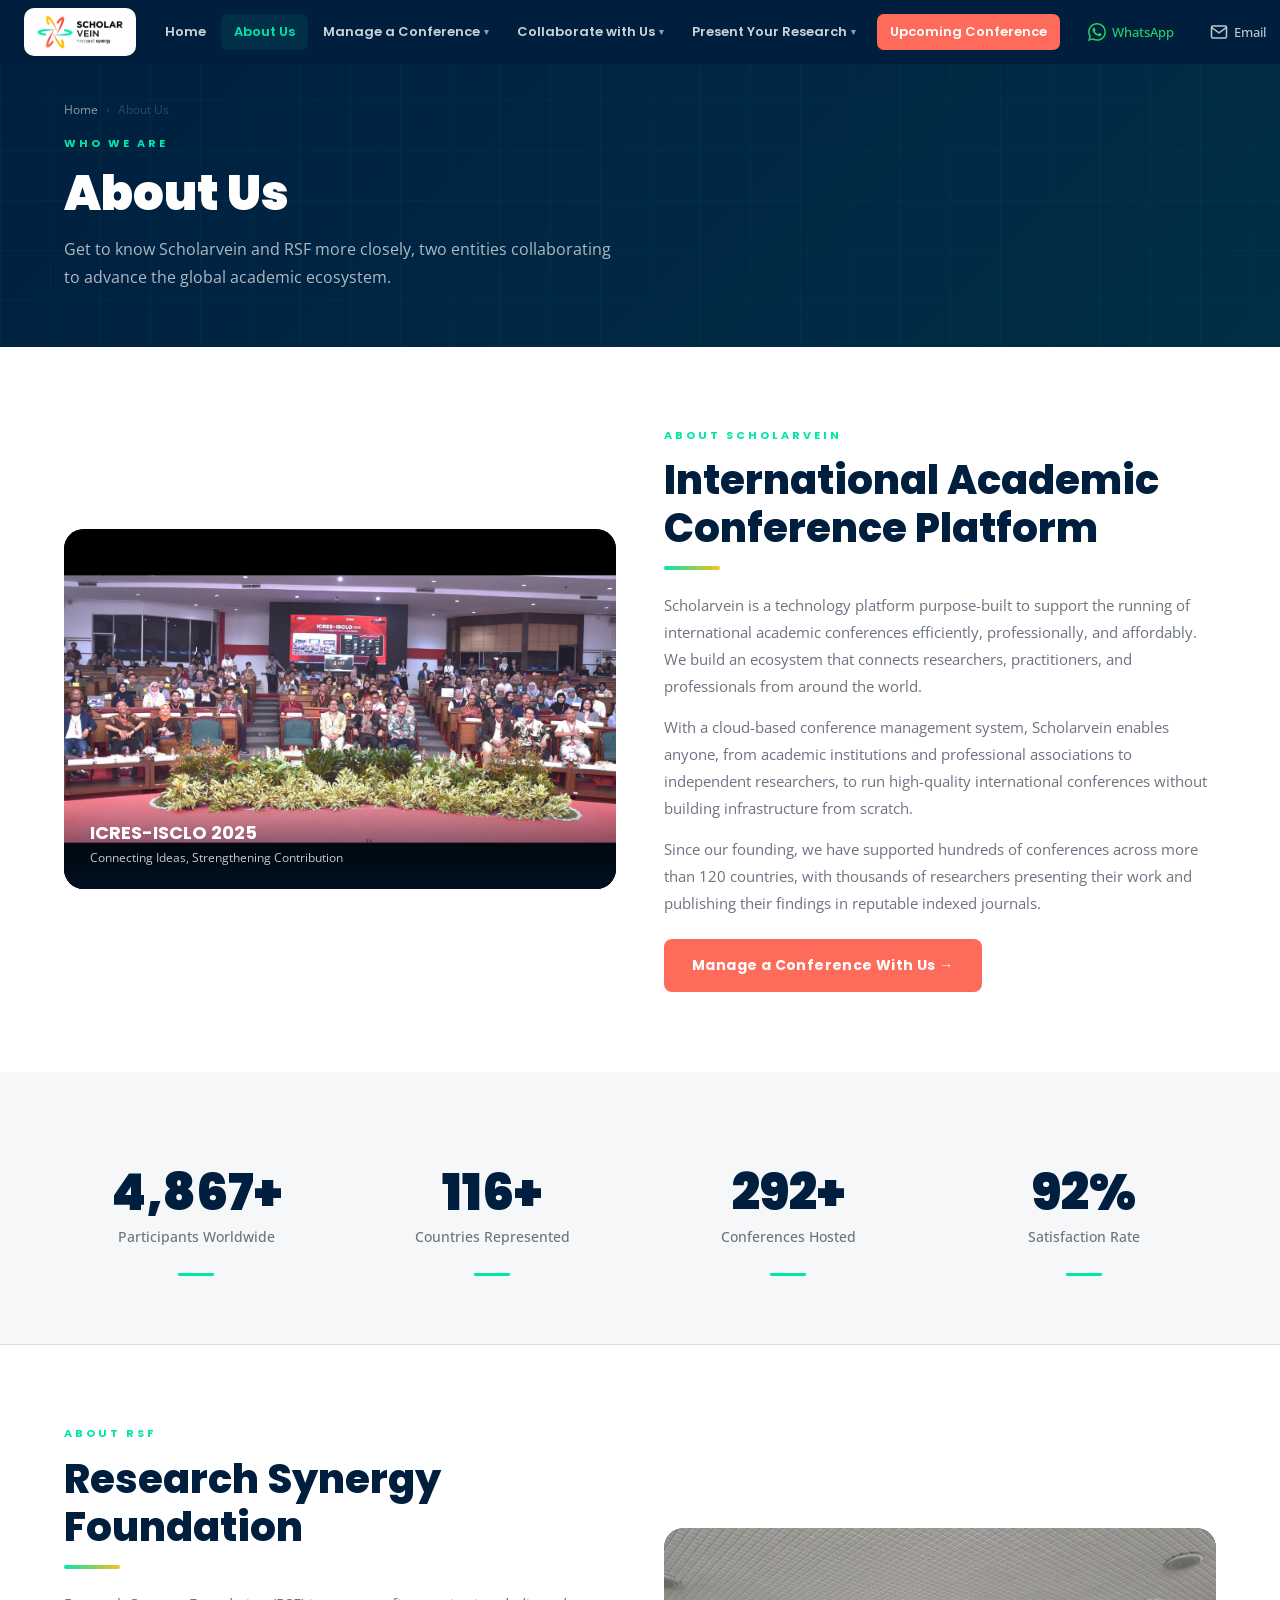
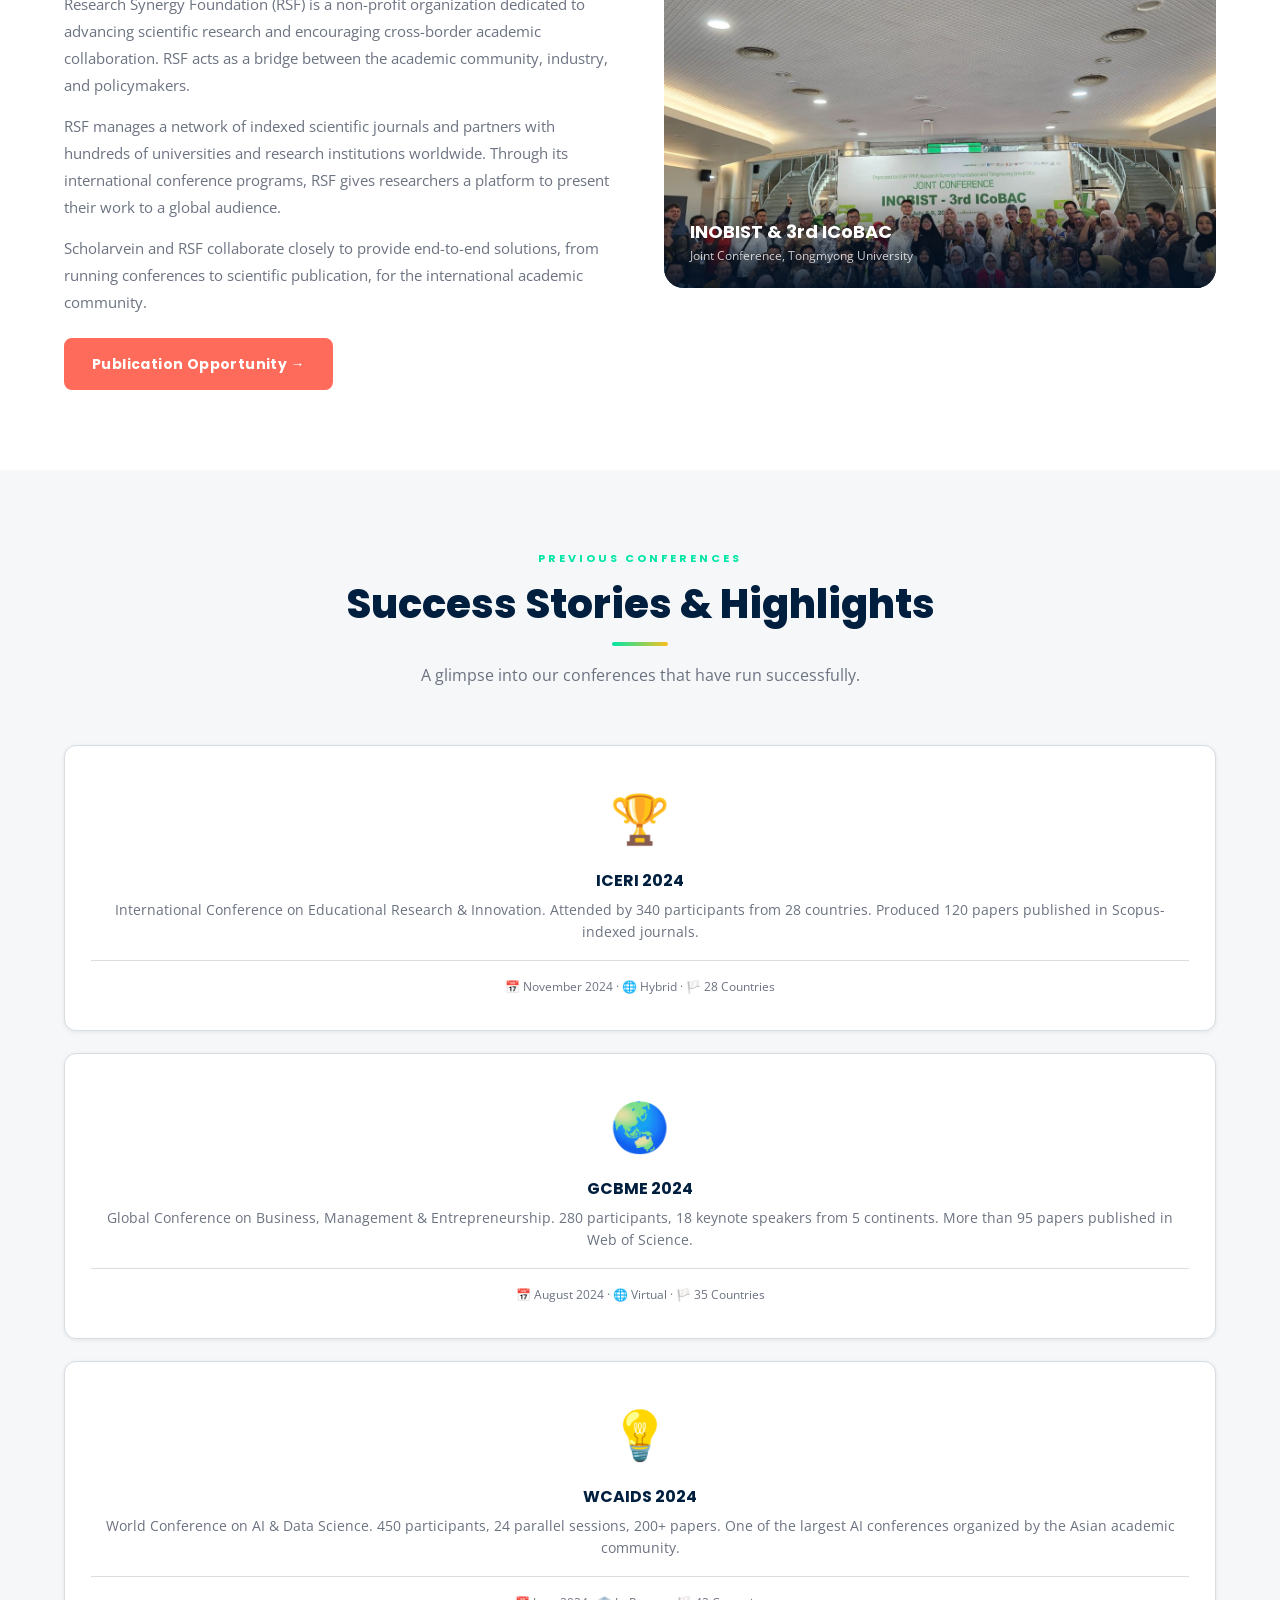
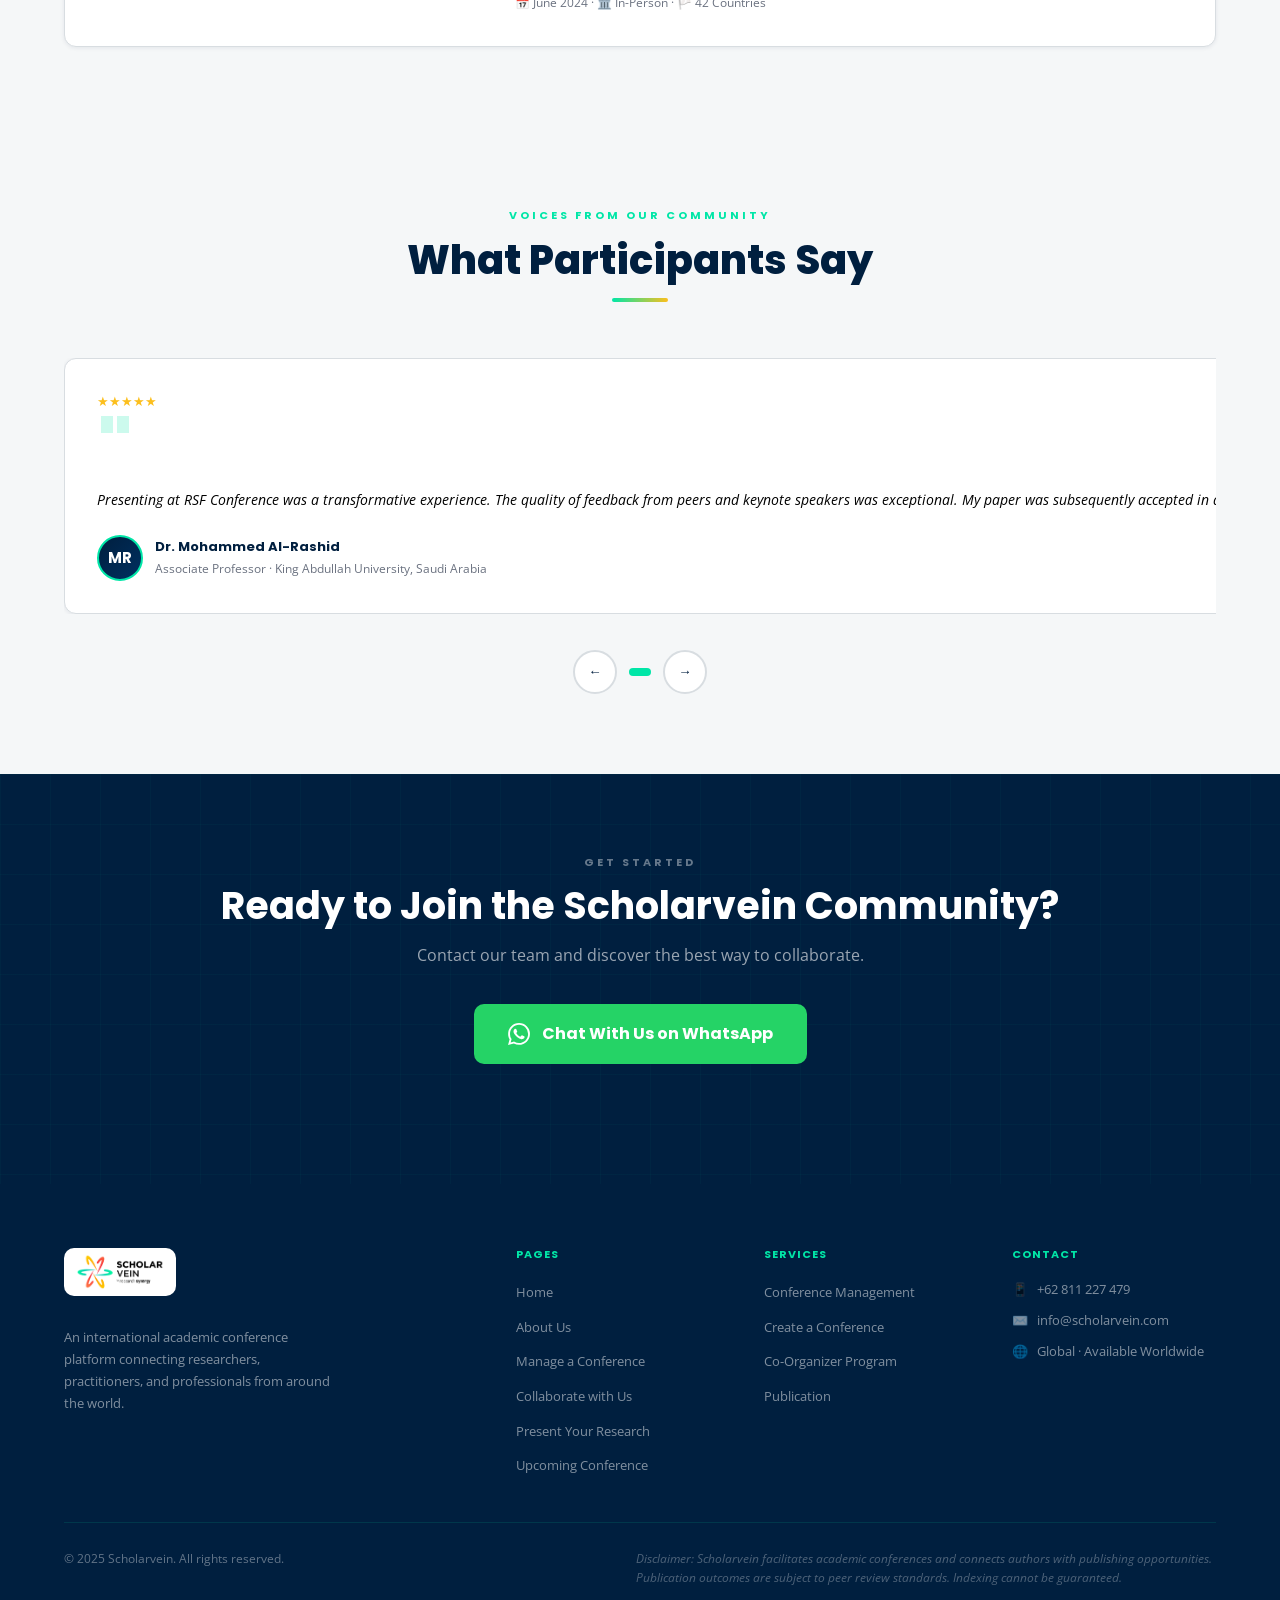
==== commit 711f7c32: "Add EN/ID language toggle and remove articles feature - Add lang.js: English-default bilingual toggl" ====
--- a/about.html
+++ b/about.html
@@ -7,7 +7,7 @@
 <link rel="preconnect" href="https://fonts.googleapis.com">
 <link rel="preconnect" href="https://fonts.gstatic.com" crossorigin>
 <link href="https://fonts.googleapis.com/css2?family=Poppins:wght@400;500;600;700;800;900&family=Open+Sans:wght@300;400;500;600&display=swap" rel="stylesheet">
-<link rel="stylesheet" href="style.css?v=4">
+<link rel="stylesheet" href="style.css?v=5">
 </head>
 <body>
 
@@ -18,33 +18,32 @@
       <img class="logo-img" src="assets/scholarvein-logo.png" alt="Scholarvein">
     </a>
     <nav class="main-nav">
-      <a href="index.html" class="nav-link">Home</a>
-      <a href="about.html" class="nav-link active">About Us</a>
-      <a href="articles.html" class="nav-link">Articles</a>
+      <a href="index.html" class="nav-link" data-id="Beranda">Home</a>
+      <a href="about.html" class="nav-link active" data-id="Tentang Kami">About Us</a>
       <div class="nav-item">
-        <a href="manage.html" class="nav-link">Manage a Conference <span class="nav-arrow">▾</span></a>
+        <a href="manage.html" class="nav-link" data-id="Kelola Konferensi <span class=&quot;nav-arrow&quot;>▾</span>">Manage a Conference <span class="nav-arrow">▾</span></a>
         <div class="dropdown">
-          <a href="manage.html#how-it-works">How It Works</a>
-          <a href="manage.html#packages">Packages</a>
+          <a href="manage.html#how-it-works" data-id="Cara Kerja">How It Works</a>
+          <a href="manage.html#packages" data-id="Paket">Packages</a>
         </div>
       </div>
       <div class="nav-item">
-        <a href="collaborate.html" class="nav-link">Collaborate with Us <span class="nav-arrow">▾</span></a>
+        <a href="collaborate.html" class="nav-link" data-id="Kolaborasi <span class=&quot;nav-arrow&quot;>▾</span>">Collaborate with Us <span class="nav-arrow">▾</span></a>
         <div class="dropdown">
-          <a href="collaborate.html#create">Create an Impactful Conference</a>
-          <a href="collaborate.html#cohost">Become a Co-Organizer/Co-Host</a>
-          <a href="collaborate.html#sponsor">Become a Sponsor</a>
+          <a href="collaborate.html#create" data-id="Buat Konferensi Berdampak">Create an Impactful Conference</a>
+          <a href="collaborate.html#cohost" data-id="Jadi Co-Organizer/Co-Host">Become a Co-Organizer/Co-Host</a>
+          <a href="collaborate.html#sponsor" data-id="Jadi Sponsor">Become a Sponsor</a>
         </div>
       </div>
       <div class="nav-item">
-        <a href="present.html" class="nav-link">Present Your Research <span class="nav-arrow">▾</span></a>
+        <a href="present.html" class="nav-link" data-id="Presentasikan Riset <span class=&quot;nav-arrow&quot;>▾</span>">Present Your Research <span class="nav-arrow">▾</span></a>
         <div class="dropdown">
-          <a href="present.html#submit">How to Submit</a>
-          <a href="present.html#publication">Publication Opportunity</a>
-          <a href="present.html#testimonials">Testimonials/Presentation Video</a>
-        </div>
-      </div>
-      <a href="upcoming.html" class="nav-link nav-cta">Upcoming Conference</a>
+          <a href="present.html#submit" data-id="Cara Submit">How to Submit</a>
+          <a href="present.html#publication" data-id="Peluang Publikasi">Publication Opportunity</a>
+          <a href="present.html#testimonials" data-id="Testimoni/Video Presentasi">Testimonials/Presentation Video</a>
+        </div>
+      </div>
+      <a href="upcoming.html" class="nav-link nav-cta" data-id="Konferensi Mendatang">Upcoming Conference</a>
     </nav>
     <div class="tb-right">
       <a href="https://wa.me/62811227479" target="_blank" rel="noopener" class="clink wa">
@@ -53,6 +52,7 @@
       </a>
       <a href="mailto:info@scholarvein.com" class="clink"><svg viewBox="0 0 24 24" fill="none" stroke="currentColor" stroke-width="2"><path d="M4 4h16c1.1 0 2 .9 2 2v12c0 1.1-.9 2-2 2H4c-1.1 0-2-.9-2-2V6c0-1.1.9-2 2-2z"/><polyline points="22,6 12,13 2,6"/></svg><span class="hide-sm">Email</span></a>
     </div>
+    <button class="lang-toggle" type="button" aria-label="Ganti ke Bahasa Indonesia">ID</button>
     <button class="hamburger" id="hamburger" aria-label="Menu"><span></span><span></span><span></span></button>
   </div>
 </header>
@@ -60,31 +60,31 @@
 <!-- Mobile Nav -->
 <div class="mobile-nav" id="mobileNav">
   <button class="mobile-nav-close" id="mobileClose">✕</button>
-  <a href="index.html" class="mobile-nav-link">Home</a>
-  <a href="about.html" class="mobile-nav-link">About Us</a>
-  <a href="articles.html" class="mobile-nav-link">Articles</a>
-  <a href="manage.html" class="mobile-nav-link">Manage a Conference</a>
-  <a href="manage.html#how-it-works" class="mobile-nav-sub">→ How It Works</a>
-  <a href="manage.html#packages" class="mobile-nav-sub">→ Packages</a>
-  <a href="collaborate.html" class="mobile-nav-link">Collaborate with Us</a>
-  <a href="collaborate.html#create" class="mobile-nav-sub">→ Create an Impactful Conference</a>
-  <a href="collaborate.html#cohost" class="mobile-nav-sub">→ Become a Co-Organizer/Co-Host</a>
-  <a href="collaborate.html#sponsor" class="mobile-nav-sub">→ Become a Sponsor</a>
-  <a href="present.html" class="mobile-nav-link">Present Your Research</a>
-  <a href="present.html#submit" class="mobile-nav-sub">→ How to Submit</a>
-  <a href="present.html#publication" class="mobile-nav-sub">→ Publication Opportunity</a>
-  <a href="present.html#testimonials" class="mobile-nav-sub">→ Testimonials/Presentation Video</a>
-  <a href="upcoming.html" class="mobile-nav-link" style="color:var(--accent)">Upcoming Conference</a>
+  <button class="lang-toggle lang-toggle-mobile" type="button" aria-label="Ganti ke Bahasa Indonesia">ID</button>
+  <a href="index.html" class="mobile-nav-link" data-id="Beranda">Home</a>
+  <a href="about.html" class="mobile-nav-link" data-id="Tentang Kami">About Us</a>
+  <a href="manage.html" class="mobile-nav-link" data-id="Kelola Konferensi">Manage a Conference</a>
+  <a href="manage.html#how-it-works" class="mobile-nav-sub" data-id="→ Cara Kerja">→ How It Works</a>
+  <a href="manage.html#packages" class="mobile-nav-sub" data-id="→ Paket">→ Packages</a>
+  <a href="collaborate.html" class="mobile-nav-link" data-id="Kolaborasi">Collaborate with Us</a>
+  <a href="collaborate.html#create" class="mobile-nav-sub" data-id="→ Buat Konferensi Berdampak">→ Create an Impactful Conference</a>
+  <a href="collaborate.html#cohost" class="mobile-nav-sub" data-id="→ Jadi Co-Organizer/Co-Host">→ Become a Co-Organizer/Co-Host</a>
+  <a href="collaborate.html#sponsor" class="mobile-nav-sub" data-id="→ Jadi Sponsor">→ Become a Sponsor</a>
+  <a href="present.html" class="mobile-nav-link" data-id="Presentasikan Riset">Present Your Research</a>
+  <a href="present.html#submit" class="mobile-nav-sub" data-id="→ Cara Submit">→ How to Submit</a>
+  <a href="present.html#publication" class="mobile-nav-sub" data-id="→ Peluang Publikasi">→ Publication Opportunity</a>
+  <a href="present.html#testimonials" class="mobile-nav-sub" data-id="→ Testimoni/Video Presentasi">→ Testimonials/Presentation Video</a>
+  <a href="upcoming.html" class="mobile-nav-link" style="color:var(--accent)" data-id="Konferensi Mendatang">Upcoming Conference</a>
 </div>
 
 <!-- PAGE BANNER -->
 <section class="page-banner">
   <div class="container">
     <div class="page-banner-inner">
-      <div class="breadcrumb"><a href="index.html">Home</a><span>›</span><span>About Us</span></div>
-      <span class="slabel">Who We Are</span>
-      <h1>About Us</h1>
-      <p>Mengenal lebih dekat Scholarvein dan RSF, dua entitas yang berkolaborasi untuk memajukan ekosistem akademik global.</p>
+      <div class="breadcrumb"><a href="index.html" data-id="Beranda">Home</a><span>›</span><span data-id="Tentang Kami">About Us</span></div>
+      <span class="slabel" data-id="Siapa Kami">Who We Are</span>
+      <h1 data-id="Tentang Kami">About Us</h1>
+      <p data-id="Mengenal lebih dekat Scholarvein dan RSF, dua entitas yang berkolaborasi untuk memajukan ekosistem akademik global.">Get to know Scholarvein and RSF more closely, two entities collaborating to advance the global academic ecosystem.</p>
     </div>
   </div>
 </section>
@@ -101,13 +101,13 @@
         </div>
       </div>
       <div class="about-snap-text">
-        <span class="slabel">Tentang Scholarvein</span>
-        <h2 class="stitle">Platform Konferensi Akademik Internasional</h2>
+        <span class="slabel" data-id="Tentang Scholarvein">About Scholarvein</span>
+        <h2 class="stitle" data-id="Platform Konferensi Akademik Internasional">International Academic Conference Platform</h2>
         <div class="sdivider left" style="margin-bottom:22px"></div>
-        <p>Scholarvein adalah platform teknologi yang dirancang khusus untuk mendukung penyelenggaraan konferensi akademik internasional secara efisien, profesional, dan terjangkau. Kami membangun ekosistem yang menghubungkan peneliti, praktisi, dan profesional dari seluruh dunia.</p>
-        <p>Dengan sistem manajemen konferensi berbasis cloud, Scholarvein memungkinkan siapa pun, mulai dari institusi akademik, asosiasi profesional, hingga peneliti independen, untuk menyelenggarakan konferensi internasional berkualitas tinggi tanpa harus membangun infrastruktur dari nol.</p>
-        <p>Sejak berdiri, kami telah mendukung ratusan konferensi di lebih dari 120 negara, dengan ribuan peneliti yang mempresentasikan karya mereka dan mempublikasikan hasil penelitian di jurnal-jurnal terindeks bereputasi.</p>
-        <a href="manage.html" class="btn btn-primary" style="margin-top:8px">Kelola Konferensi Bersama Kami →</a>
+        <p data-id="Scholarvein adalah platform teknologi yang dirancang khusus untuk mendukung penyelenggaraan konferensi akademik internasional secara efisien, profesional, dan terjangkau. Kami membangun ekosistem yang menghubungkan peneliti, praktisi, dan profesional dari seluruh dunia.">Scholarvein is a technology platform purpose-built to support the running of international academic conferences efficiently, professionally, and affordably. We build an ecosystem that connects researchers, practitioners, and professionals from around the world.</p>
+        <p data-id="Dengan sistem manajemen konferensi berbasis cloud, Scholarvein memungkinkan siapa pun, mulai dari institusi akademik, asosiasi profesional, hingga peneliti independen, untuk menyelenggarakan konferensi internasional berkualitas tinggi tanpa harus membangun infrastruktur dari nol.">With a cloud-based conference management system, Scholarvein enables anyone, from academic institutions and professional associations to independent researchers, to run high-quality international conferences without building infrastructure from scratch.</p>
+        <p data-id="Sejak berdiri, kami telah mendukung ratusan konferensi di lebih dari 120 negara, dengan ribuan peneliti yang mempresentasikan karya mereka dan mempublikasikan hasil penelitian di jurnal-jurnal terindeks bereputasi.">Since our founding, we have supported hundreds of conferences across more than 120 countries, with thousands of researchers presenting their work and publishing their findings in reputable indexed journals.</p>
+        <a href="manage.html" class="btn btn-primary" style="margin-top:8px" data-id="Kelola Konferensi Bersama Kami →">Manage a Conference With Us →</a>
       </div>
     </div>
   </div>
@@ -117,10 +117,10 @@
 <section id="stats" style="background:var(--light)">
   <div class="container">
     <div class="stats-grid">
-      <div class="stat-item fade-up"><div class="stat-num" data-target="5000" data-suffix="+">0</div><div class="stat-lbl">Participants Worldwide</div></div>
-      <div class="stat-item fade-up"><div class="stat-num" data-target="120" data-suffix="+">0</div><div class="stat-lbl">Countries Represented</div></div>
-      <div class="stat-item fade-up"><div class="stat-num" data-target="300" data-suffix="+">0</div><div class="stat-lbl">Conferences Hosted</div></div>
-      <div class="stat-item fade-up"><div class="stat-num" data-target="95" data-suffix="%">0</div><div class="stat-lbl">Satisfaction Rate</div></div>
+      <div class="stat-item fade-up"><div class="stat-num" data-target="5000" data-suffix="+">0</div><div class="stat-lbl" data-id="Peserta di Seluruh Dunia">Participants Worldwide</div></div>
+      <div class="stat-item fade-up"><div class="stat-num" data-target="120" data-suffix="+">0</div><div class="stat-lbl" data-id="Negara Terwakili">Countries Represented</div></div>
+      <div class="stat-item fade-up"><div class="stat-num" data-target="300" data-suffix="+">0</div><div class="stat-lbl" data-id="Konferensi Terselenggara">Conferences Hosted</div></div>
+      <div class="stat-item fade-up"><div class="stat-num" data-target="95" data-suffix="%">0</div><div class="stat-lbl" data-id="Tingkat Kepuasan">Satisfaction Rate</div></div>
     </div>
   </div>
 </section>
@@ -130,13 +130,13 @@
   <div class="container">
     <div class="about-snap">
       <div class="about-snap-text">
-        <span class="slabel">Tentang RSF</span>
-        <h2 class="stitle">Research Synergy Foundation</h2>
+        <span class="slabel" data-id="Tentang RSF">About RSF</span>
+        <h2 class="stitle" data-id="Research Synergy Foundation">Research Synergy Foundation</h2>
         <div class="sdivider left" style="margin-bottom:22px"></div>
-        <p>Research Synergy Foundation (RSF) adalah lembaga nirlaba yang berdedikasi untuk memajukan penelitian ilmiah dan mendorong kolaborasi akademik lintas batas. RSF berfungsi sebagai jembatan antara komunitas akademik dengan industri dan pembuat kebijakan.</p>
-        <p>RSF mengelola jaringan jurnal ilmiah terindeks dan bermitra dengan ratusan universitas serta lembaga penelitian di seluruh dunia. Melalui program konferensi internasionalnya, RSF memberikan platform bagi para peneliti untuk mempresentasikan karya mereka kepada audiens global.</p>
-        <p>Scholarvein dan RSF berkolaborasi erat untuk menyediakan solusi menyeluruh, dari penyelenggaraan konferensi hingga publikasi ilmiah, bagi komunitas akademik internasional.</p>
-        <a href="present.html#publication" class="btn btn-primary" style="margin-top:8px">Peluang Publikasi →</a>
+        <p data-id="Research Synergy Foundation (RSF) adalah lembaga nirlaba yang berdedikasi untuk memajukan penelitian ilmiah dan mendorong kolaborasi akademik lintas batas. RSF berfungsi sebagai jembatan antara komunitas akademik dengan industri dan pembuat kebijakan.">Research Synergy Foundation (RSF) is a non-profit organization dedicated to advancing scientific research and encouraging cross-border academic collaboration. RSF acts as a bridge between the academic community, industry, and policymakers.</p>
+        <p data-id="RSF mengelola jaringan jurnal ilmiah terindeks dan bermitra dengan ratusan universitas serta lembaga penelitian di seluruh dunia. Melalui program konferensi internasionalnya, RSF memberikan platform bagi para peneliti untuk mempresentasikan karya mereka kepada audiens global.">RSF manages a network of indexed scientific journals and partners with hundreds of universities and research institutions worldwide. Through its international conference programs, RSF gives researchers a platform to present their work to a global audience.</p>
+        <p data-id="Scholarvein dan RSF berkolaborasi erat untuk menyediakan solusi menyeluruh, dari penyelenggaraan konferensi hingga publikasi ilmiah, bagi komunitas akademik internasional.">Scholarvein and RSF collaborate closely to provide end-to-end solutions, from running conferences to scientific publication, for the international academic community.</p>
+        <a href="present.html#publication" class="btn btn-primary" style="margin-top:8px" data-id="Peluang Publikasi →">Publication Opportunity →</a>
       </div>
       <div class="about-snap-img photo-panel" style="background:linear-gradient(135deg,#0052CC,#0A2540)">
         <img src="assets/docs/inobist-icobac.jpg" alt="INOBIST - 3rd ICoBAC joint conference">
@@ -153,30 +153,30 @@
 <section class="sp" style="background:var(--light)">
   <div class="container">
     <div class="shead">
-      <span class="slabel">Previous Conferences</span>
-      <h2 class="stitle">Success Stories & Highlights</h2>
+      <span class="slabel" data-id="Konferensi Sebelumnya">Previous Conferences</span>
+      <h2 class="stitle" data-id="Kisah Sukses & Sorotan">Success Stories & Highlights</h2>
       <div class="sdivider"></div>
-      <p class="ssub">Sekilas pandang ke konferensi-konferensi kami yang telah berjalan dengan sukses.</p>
+      <p class="ssub" data-id="Sekilas pandang ke konferensi-konferensi kami yang telah berjalan dengan sukses.">A glimpse into our conferences that have run successfully.</p>
     </div>
     <div style="display:grid;grid-template-columns:1fr;gap:22px" class="success-grid">
       <style>.success-grid{display:grid;grid-template-columns:1fr;gap:22px}@media(min-width:768px){.success-grid{grid-template-columns:repeat(3,1fr)}}</style>
       <div class="feat-card fade-up" style="text-align:center">
         <div style="font-size:48px;margin-bottom:14px">🏆</div>
         <h3>ICERI 2024</h3>
-        <p>International Conference on Educational Research & Innovation, Dihadiri 340 peserta dari 28 negara. Menghasilkan 120 makalah yang dipublikasikan di jurnal terindeks Scopus.</p>
-        <div style="margin-top:16px;padding-top:16px;border-top:1px solid var(--border);font-size:12px;color:var(--muted)">📅 November 2024 · 🌐 Hybrid · 🏳️ 28 Countries</div>
+        <p data-id="International Conference on Educational Research & Innovation, Dihadiri 340 peserta dari 28 negara. Menghasilkan 120 makalah yang dipublikasikan di jurnal terindeks Scopus.">International Conference on Educational Research & Innovation. Attended by 340 participants from 28 countries. Produced 120 papers published in Scopus-indexed journals.</p>
+        <div style="margin-top:16px;padding-top:16px;border-top:1px solid var(--border);font-size:12px;color:var(--muted)" data-id="📅 November 2024 · 🌐 Hybrid · 🏳️ 28 Negara">📅 November 2024 · 🌐 Hybrid · 🏳️ 28 Countries</div>
       </div>
       <div class="feat-card fade-up" style="text-align:center">
         <div style="font-size:48px;margin-bottom:14px">🌏</div>
         <h3>GCBME 2024</h3>
-        <p>Global Conference on Business, Management & Entrepreneurship, 280 peserta, 18 pembicara utama dari 5 benua. Lebih dari 95 makalah diterbitkan di Web of Science.</p>
-        <div style="margin-top:16px;padding-top:16px;border-top:1px solid var(--border);font-size:12px;color:var(--muted)">📅 Agustus 2024 · 🌐 Virtual · 🏳️ 35 Countries</div>
+        <p data-id="Global Conference on Business, Management & Entrepreneurship, 280 peserta, 18 pembicara utama dari 5 benua. Lebih dari 95 makalah diterbitkan di Web of Science.">Global Conference on Business, Management & Entrepreneurship. 280 participants, 18 keynote speakers from 5 continents. More than 95 papers published in Web of Science.</p>
+        <div style="margin-top:16px;padding-top:16px;border-top:1px solid var(--border);font-size:12px;color:var(--muted)" data-id="📅 Agustus 2024 · 🌐 Virtual · 🏳️ 35 Negara">📅 August 2024 · 🌐 Virtual · 🏳️ 35 Countries</div>
       </div>
       <div class="feat-card fade-up" style="text-align:center">
         <div style="font-size:48px;margin-bottom:14px">💡</div>
         <h3>WCAIDS 2024</h3>
-        <p>World Conference on AI & Data Science, 450 peserta, 24 sesi paralel, 200+ makalah. Salah satu konferensi AI terbesar yang diselenggarakan oleh komunitas akademik Asia.</p>
-        <div style="margin-top:16px;padding-top:16px;border-top:1px solid var(--border);font-size:12px;color:var(--muted)">📅 Juni 2024 · 🏛️ In-Person · 🏳️ 42 Countries</div>
+        <p data-id="World Conference on AI & Data Science, 450 peserta, 24 sesi paralel, 200+ makalah. Salah satu konferensi AI terbesar yang diselenggarakan oleh komunitas akademik Asia.">World Conference on AI & Data Science. 450 participants, 24 parallel sessions, 200+ papers. One of the largest AI conferences organized by the Asian academic community.</p>
+        <div style="margin-top:16px;padding-top:16px;border-top:1px solid var(--border);font-size:12px;color:var(--muted)" data-id="📅 Juni 2024 · 🏛️ Tatap Muka · 🏳️ 42 Negara">📅 June 2024 · 🏛️ In-Person · 🏳️ 42 Countries</div>
       </div>
     </div>
   </div>
@@ -186,16 +186,16 @@
 <section id="testi" class="sp">
   <div class="container">
     <div class="shead">
-      <span class="slabel">Voices From Our Community</span>
-      <h2 class="stitle">What Participants Say</h2>
+      <span class="slabel" data-id="Suara dari Komunitas Kami">Voices From Our Community</span>
+      <h2 class="stitle" data-id="Apa Kata Peserta">What Participants Say</h2>
       <div class="sdivider"></div>
     </div>
     <div class="tcarousel">
       <div class="ttrack-wrap">
         <div class="ttrack" id="ttrack">
-          <div class="tcard"><div class="tstars">★★★★★</div><div class="qmark">"</div><p class="ttext">Presenting at RSF Conference was a transformative experience. The quality of feedback from peers and keynote speakers was exceptional. My paper was subsequently accepted in a Scopus-indexed journal within three months.</p><div class="tauthor"><div class="tavatar">MR</div><div><div class="tname">Dr. Mohammed Al-Rashid</div><div class="ttitle">Associate Professor · King Abdullah University, Saudi Arabia</div></div></div></div>
-          <div class="tcard"><div class="tstars">★★★★★</div><div class="qmark">"</div><p class="ttext">As a PhD student, I was nervous presenting internationally for the first time. RSF Conference provided such a supportive environment. I made connections that led to a collaborative research grant with a UK university.</p><div class="tauthor"><div class="tavatar">AK</div><div><div class="tname">Amara Konteh</div><div class="ttitle">PhD Candidate · University of Ghana</div></div></div></div>
-          <div class="tcard"><div class="tstars">★★★★★</div><div class="qmark">"</div><p class="ttext">The hybrid format made it incredibly convenient. I attended virtually from Jakarta and still had meaningful networking sessions. The organizers were professional and responsive throughout the entire process.</p><div class="tauthor"><div class="tavatar">SW</div><div><div class="tname">Prof. Siti Wijaya</div><div class="ttitle">Professor of Economics · Universitas Indonesia</div></div></div></div>
+          <div class="tcard"><div class="tstars">★★★★★</div><div class="qmark">"</div><p class="ttext" data-id="Mempresentasikan di RSF Conference adalah pengalaman yang transformatif. Kualitas masukan dari rekan dan keynote speaker luar biasa. Paper saya kemudian diterima di jurnal terindeks Scopus dalam tiga bulan.">Presenting at RSF Conference was a transformative experience. The quality of feedback from peers and keynote speakers was exceptional. My paper was subsequently accepted in a Scopus-indexed journal within three months.</p><div class="tauthor"><div class="tavatar">MR</div><div><div class="tname">Dr. Mohammed Al-Rashid</div><div class="ttitle" data-id="Associate Professor · King Abdullah University, Arab Saudi">Associate Professor · King Abdullah University, Saudi Arabia</div></div></div></div>
+          <div class="tcard"><div class="tstars">★★★★★</div><div class="qmark">"</div><p class="ttext" data-id="Sebagai mahasiswa S3, saya gugup presentasi secara internasional untuk pertama kali. RSF Conference menyediakan lingkungan yang sangat suportif. Saya menjalin koneksi yang menghasilkan hibah riset kolaboratif dengan universitas di Inggris.">As a PhD student, I was nervous presenting internationally for the first time. RSF Conference provided such a supportive environment. I made connections that led to a collaborative research grant with a UK university.</p><div class="tauthor"><div class="tavatar">AK</div><div><div class="tname">Amara Konteh</div><div class="ttitle" data-id="Kandidat PhD · University of Ghana">PhD Candidate · University of Ghana</div></div></div></div>
+          <div class="tcard"><div class="tstars">★★★★★</div><div class="qmark">"</div><p class="ttext" data-id="Format hybrid membuatnya sangat praktis. Saya hadir secara virtual dari Jakarta dan tetap mendapat sesi networking yang bermakna. Panitia profesional dan responsif sepanjang proses.">The hybrid format made it incredibly convenient. I attended virtually from Jakarta and still had meaningful networking sessions. The organizers were professional and responsive throughout the entire process.</p><div class="tauthor"><div class="tavatar">SW</div><div><div class="tname">Prof. Siti Wijaya</div><div class="ttitle" data-id="Profesor Ekonomi · Universitas Indonesia">Professor of Economics · Universitas Indonesia</div></div></div></div>
         </div>
       </div>
       <div class="tcontrols">
@@ -211,10 +211,10 @@
 <section id="wacta">
   <div class="container">
     <div class="wacta-inner">
-      <span class="slabel" style="color:rgba(255,255,255,.4)">Mulai Sekarang</span>
-      <h2>Siap Bergabung dengan Komunitas Scholarvein?</h2>
-      <p>Hubungi tim kami dan temukan cara terbaik untuk berkolaborasi.</p>
-      <div><a href="https://wa.me/62811227479" target="_blank" rel="noopener" class="wa-main"><svg width="22" height="22" viewBox="0 0 24 24" fill="currentColor"><path d="M17.472 14.382c-.297-.149-1.758-.867-2.03-.967-.273-.099-.471-.148-.67.15-.197.297-.767.966-.94 1.164-.173.199-.347.223-.644.075-.297-.15-1.255-.463-2.39-1.475-.883-.788-1.48-1.761-1.653-2.059-.173-.297-.018-.458.13-.606.134-.133.298-.347.446-.52.149-.174.198-.298.298-.497.099-.198.05-.371-.025-.52-.075-.149-.669-1.612-.916-2.207-.242-.579-.487-.5-.669-.51-.173-.008-.371-.01-.57-.01-.198 0-.52.074-.792.372-.272.297-1.04 1.016-1.04 2.479 0 1.462 1.065 2.875 1.213 3.074.149.198 2.096 3.2 5.077 4.487.709.306 1.262.489 1.694.625.712.227 1.36.195 1.871.118.571-.085 1.758-.719 2.006-1.413.248-.694.248-1.289.173-1.413-.074-.124-.272-.198-.57-.347m-5.421 7.403h-.004a9.87 9.87 0 01-5.031-1.378l-.361-.214-3.741.982.998-3.648-.235-.374a9.86 9.86 0 01-1.51-5.26c.001-5.45 4.436-9.884 9.888-9.884 2.64 0 5.122 1.03 6.988 2.898a9.825 9.825 0 012.893 6.994c-.003 5.45-4.437 9.884-9.885 9.884m8.413-18.297A11.815 11.815 0 0012.05 0C5.495 0 .16 5.335.157 11.892c0 2.096.547 4.142 1.588 5.945L.057 24l6.305-1.654a11.882 11.882 0 005.683 1.448h.005c6.554 0 11.89-5.335 11.893-11.893a11.821 11.821 0 00-3.48-8.413z"/></svg>Chat With Us on WhatsApp</a></div>
+      <span class="slabel" style="color:rgba(255,255,255,.4)" data-id="Mulai Sekarang">Get Started</span>
+      <h2 data-id="Siap Bergabung dengan Komunitas Scholarvein?">Ready to Join the Scholarvein Community?</h2>
+      <p data-id="Hubungi tim kami dan temukan cara terbaik untuk berkolaborasi.">Contact our team and discover the best way to collaborate.</p>
+      <div><a href="https://wa.me/62811227479" target="_blank" rel="noopener" class="wa-main"><svg width="22" height="22" viewBox="0 0 24 24" fill="currentColor"><path d="M17.472 14.382c-.297-.149-1.758-.867-2.03-.967-.273-.099-.471-.148-.67.15-.197.297-.767.966-.94 1.164-.173.199-.347.223-.644.075-.297-.15-1.255-.463-2.39-1.475-.883-.788-1.48-1.761-1.653-2.059-.173-.297-.018-.458.13-.606.134-.133.298-.347.446-.52.149-.174.198-.298.298-.497.099-.198.05-.371-.025-.52-.075-.149-.669-1.612-.916-2.207-.242-.579-.487-.5-.669-.51-.173-.008-.371-.01-.57-.01-.198 0-.52.074-.792.372-.272.297-1.04 1.016-1.04 2.479 0 1.462 1.065 2.875 1.213 3.074.149.198 2.096 3.2 5.077 4.487.709.306 1.262.489 1.694.625.712.227 1.36.195 1.871.118.571-.085 1.758-.719 2.006-1.413.248-.694.248-1.289.173-1.413-.074-.124-.272-.198-.57-.347m-5.421 7.403h-.004a9.87 9.87 0 01-5.031-1.378l-.361-.214-3.741.982.998-3.648-.235-.374a9.86 9.86 0 01-1.51-5.26c.001-5.45 4.436-9.884 9.888-9.884 2.64 0 5.122 1.03 6.988 2.898a9.825 9.825 0 012.893 6.994c-.003 5.45-4.437 9.884-9.885 9.884m8.413-18.297A11.815 11.815 0 0012.05 0C5.495 0 .16 5.335.157 11.892c0 2.096.547 4.142 1.588 5.945L.057 24l6.305-1.654a11.882 11.882 0 005.683 1.448h.005c6.554 0 11.89-5.335 11.893-11.893a11.821 11.821 0 00-3.48-8.413z"/></svg><span data-id="Hubungi Kami di WhatsApp">Chat With Us on WhatsApp</span></a></div>
     </div>
   </div>
 </section>
@@ -225,15 +225,15 @@
     <div class="footer-grid">
       <div class="fbrand">
         <div class="logo"><img class="logo-img" src="assets/scholarvein-logo.png" alt="Scholarvein"></div>
-        <p>Platform konferensi akademik internasional yang menghubungkan peneliti, praktisi, dan profesional dari seluruh dunia.</p>
-      </div>
-      <div class="fcol"><h4>Pages</h4><ul class="flinks"><li><a href="index.html">Home</a></li><li><a href="about.html">About Us</a></li><li><a href="manage.html">Manage a Conference</a></li><li><a href="collaborate.html">Collaborate with Us</a></li><li><a href="present.html">Present Your Research</a></li><li><a href="upcoming.html">Upcoming Conference</a></li></ul></div>
-      <div class="fcol"><h4>Services</h4><ul class="flinks"><li><a href="manage.html">Conference Management</a></li><li><a href="collaborate.html#create">Create a Conference</a></li><li><a href="collaborate.html#cohost">Co-Organizer Program</a></li><li><a href="present.html#publication">Publication</a></li></ul></div>
-      <div class="fcol"><h4>Contact</h4><div class="fcontact">📱 <a href="https://wa.me/62811227479">+62 811 227 479</a></div><div class="fcontact">✉️ <a href="mailto:info@scholarvein.com">info@scholarvein.com</a></div><div class="fcontact">🌐 <span>Global · Available Worldwide</span></div></div>
+        <p data-id="Platform konferensi akademik internasional yang menghubungkan peneliti, praktisi, dan profesional dari seluruh dunia.">An international academic conference platform connecting researchers, practitioners, and professionals from around the world.</p>
+      </div>
+      <div class="fcol"><h4 data-id="Halaman">Pages</h4><ul class="flinks"><li><a href="index.html" data-id="Beranda">Home</a></li><li><a href="about.html" data-id="Tentang Kami">About Us</a></li><li><a href="manage.html" data-id="Kelola Konferensi">Manage a Conference</a></li><li><a href="collaborate.html" data-id="Kolaborasi">Collaborate with Us</a></li><li><a href="present.html" data-id="Presentasikan Riset">Present Your Research</a></li><li><a href="upcoming.html" data-id="Konferensi Mendatang">Upcoming Conference</a></li></ul></div>
+      <div class="fcol"><h4 data-id="Layanan">Services</h4><ul class="flinks"><li><a href="manage.html" data-id="Manajemen Konferensi">Conference Management</a></li><li><a href="collaborate.html#create" data-id="Buat Konferensi">Create a Conference</a></li><li><a href="collaborate.html#cohost" data-id="Program Co-Organizer">Co-Organizer Program</a></li><li><a href="present.html#publication" data-id="Publikasi">Publication</a></li></ul></div>
+      <div class="fcol"><h4 data-id="Kontak">Contact</h4><div class="fcontact">📱 <a href="https://wa.me/62811227479">+62 811 227 479</a></div><div class="fcontact">✉️ <a href="mailto:info@scholarvein.com">info@scholarvein.com</a></div><div class="fcontact">🌐 <span data-id="Global · Tersedia di Seluruh Dunia">Global · Available Worldwide</span></div></div>
     </div>
     <div class="fbottom">
-      <div class="fcopy">© 2025 Scholarvein. All rights reserved.</div>
-      <div class="fdisc">Disclaimer: Scholarvein facilitates academic conferences and connects authors with publishing opportunities. Publication outcomes are subject to peer review standards. Indexing cannot be guaranteed.</div>
+      <div class="fcopy" data-id="© 2025 Scholarvein. Hak cipta dilindungi.">© 2025 Scholarvein. All rights reserved.</div>
+      <div class="fdisc" data-id="Disclaimer: Scholarvein memfasilitasi konferensi akademik dan menghubungkan penulis dengan peluang publikasi. Hasil publikasi tunduk pada standar peer review. Pengindeksan tidak dapat dijamin.">Disclaimer: Scholarvein facilitates academic conferences and connects authors with publishing opportunities. Publication outcomes are subject to peer review standards. Indexing cannot be guaranteed.</div>
     </div>
   </div>
 </footer>
@@ -252,5 +252,6 @@
 // Carousel
 const track=document.getElementById('ttrack');if(track){const cards=track.querySelectorAll('.tcard'),dotsEl=document.getElementById('tdots');let cur=0,timer;function getVis(){return window.innerWidth<641?1:window.innerWidth<1024?2:3;}function maxIdx(){return Math.max(0,cards.length-getVis());}function slideW(){return cards[0].offsetWidth+22;}function makeDots(){dotsEl.innerHTML='';for(let i=0;i<=maxIdx();i++){const d=document.createElement('div');d.className='tdot'+(i===cur?' active':'');d.onclick=()=>goTo(i);dotsEl.appendChild(d);}}function updateDots(){dotsEl.querySelectorAll('.tdot').forEach((d,i)=>d.classList.toggle('active',i===cur));}function goTo(i){cur=Math.max(0,Math.min(i,maxIdx()));track.style.transform=`translateX(-${cur*slideW()}px)`;updateDots();}function next(){goTo(cur<maxIdx()?cur+1:0);}function prev(){goTo(cur>0?cur-1:maxIdx());}function restart(){clearInterval(timer);timer=setInterval(next,4500);}document.getElementById('tNext').onclick=()=>{next();restart();};document.getElementById('tPrev').onclick=()=>{prev();restart();};makeDots();restart();}
 </script>
+<script src="lang.js?v=2"></script>
 </body>
 </html>
--- a/style.css
+++ b/style.css
@@ -64,6 +64,11 @@
 .clink.wa:hover{background:rgba(37,211,102,.12)}
 .clink svg{width:18px;height:18px;flex-shrink:0}
 .hide-sm{display:none}
+/* Language toggle */
+.lang-toggle{display:inline-flex;align-items:center;justify-content:center;min-width:42px;height:34px;padding:0 12px;border:1.5px solid rgba(255,255,255,.3);background:transparent;color:#fff;font-family:'Poppins',sans-serif;font-size:12px;font-weight:700;letter-spacing:.5px;border-radius:7px;cursor:pointer;transition:var(--tr)}
+.lang-toggle:hover{border-color:var(--royal);color:var(--royal);background:rgba(0,230,167,.08)}
+.lang-toggle-mobile{margin:0 0 20px;align-self:flex-start;border-color:rgba(0,31,63,.25);color:var(--navy)}
+.lang-toggle-mobile:hover{border-color:var(--royal);color:var(--royal)}
 @media(min-width:768px){.hide-sm{display:inline}}
 
 /* ── HERO ── */
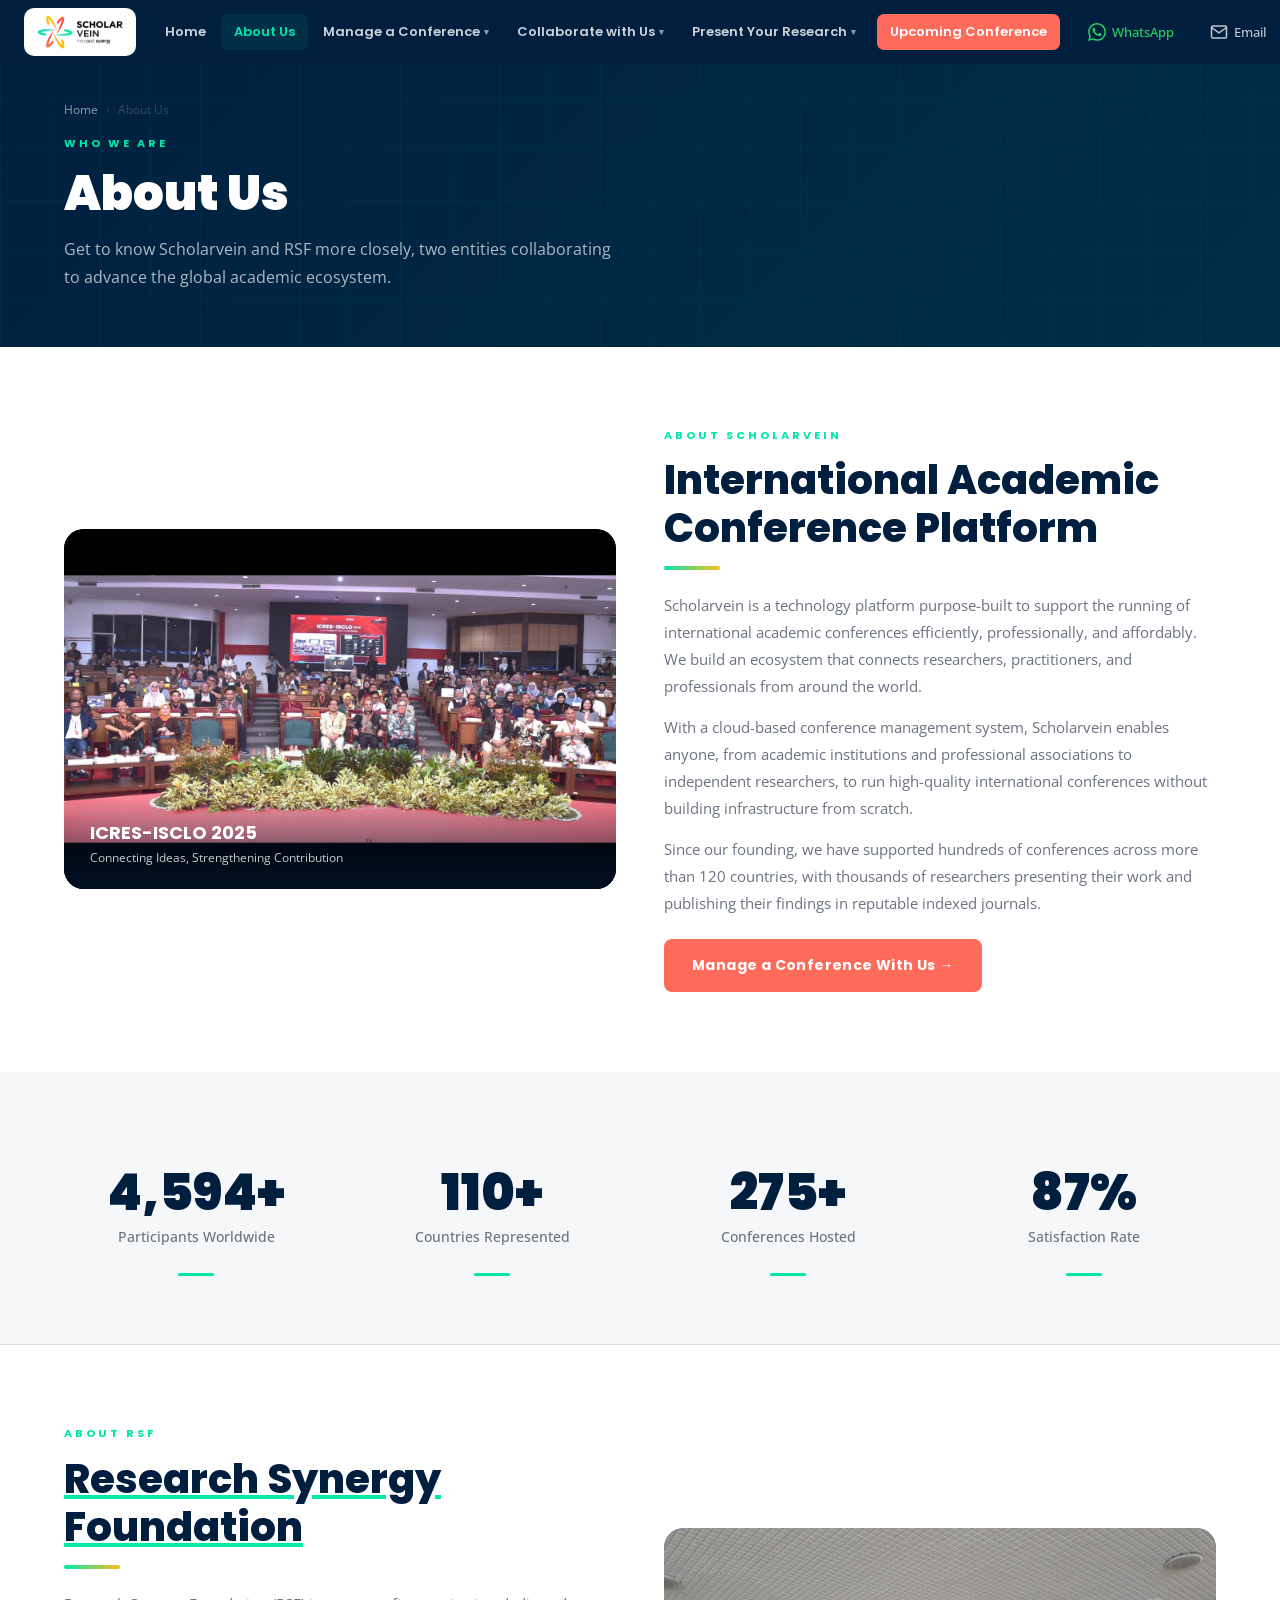
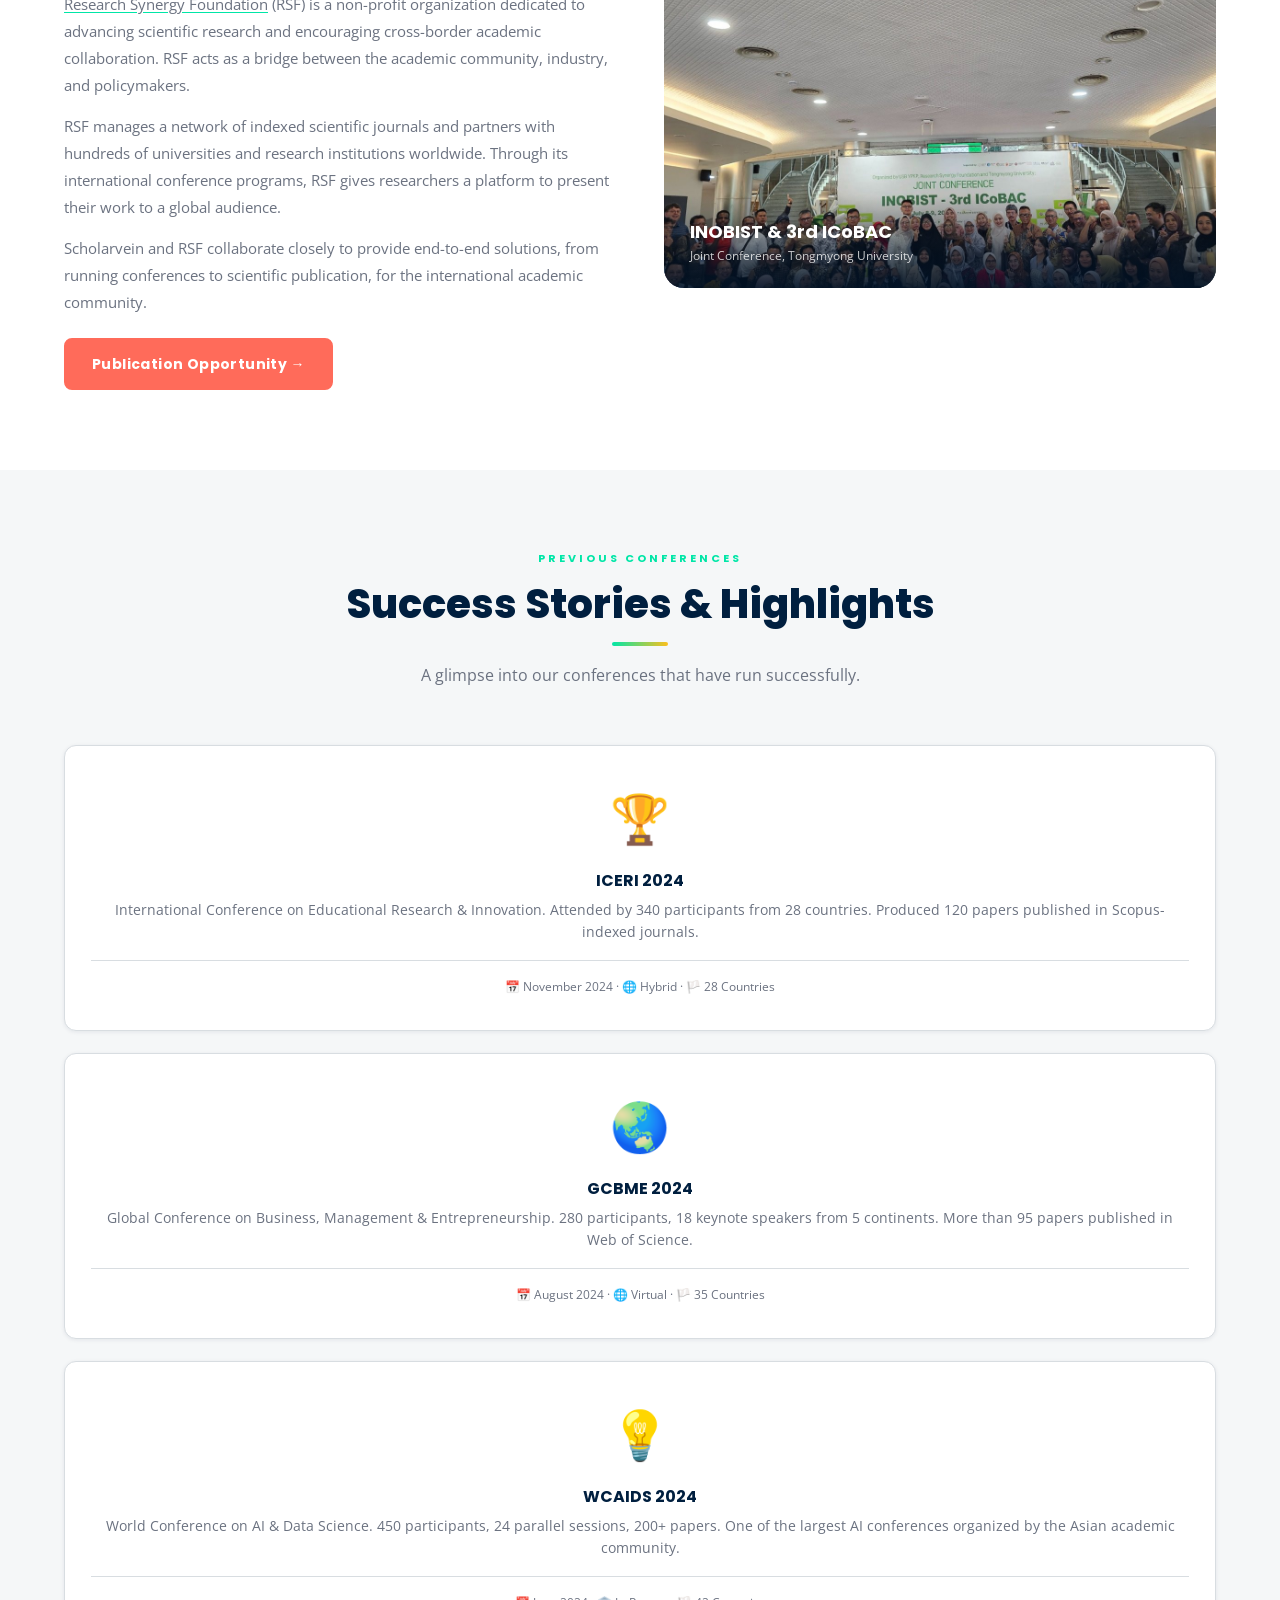
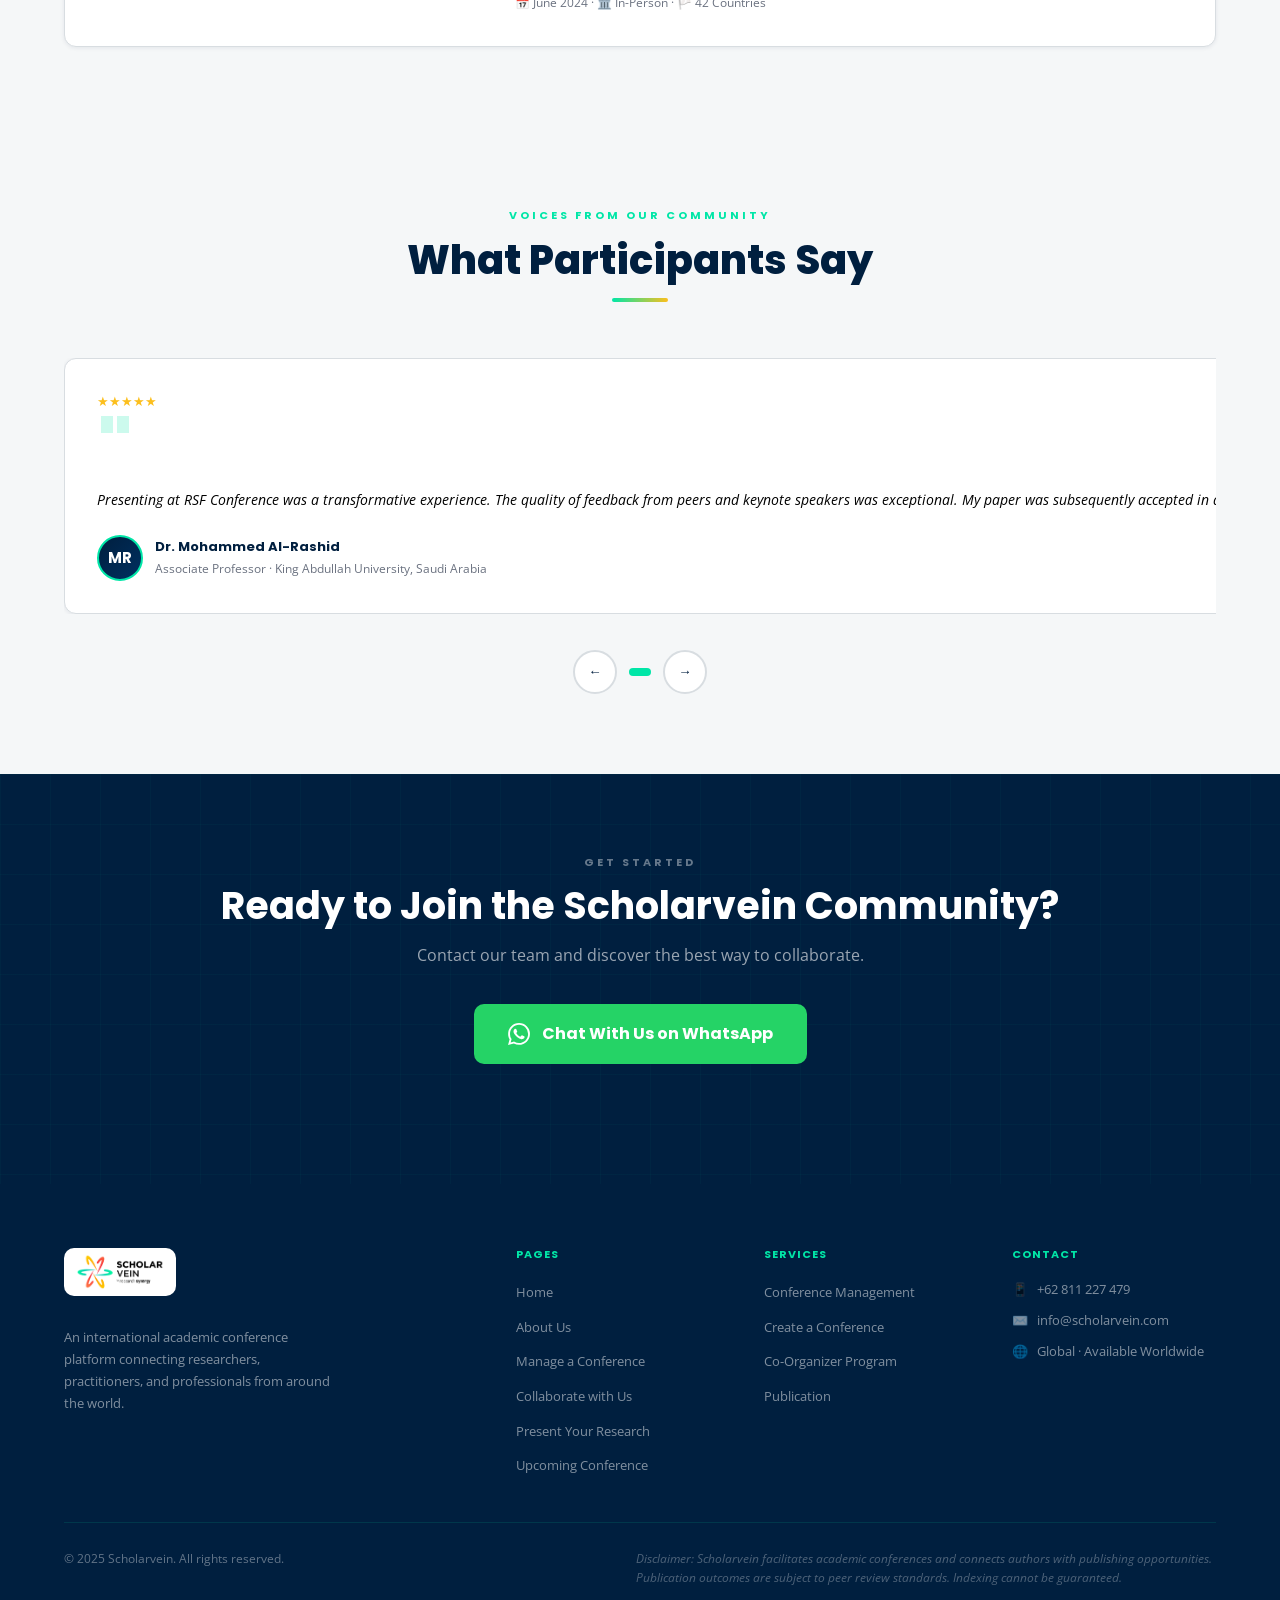
==== commit 79a98112: "Link conference CTAs and RSF mentions to external sites - Point all "Upcoming Conference" / "Explore" ====
--- a/about.html
+++ b/about.html
@@ -7,7 +7,7 @@
 <link rel="preconnect" href="https://fonts.googleapis.com">
 <link rel="preconnect" href="https://fonts.gstatic.com" crossorigin>
 <link href="https://fonts.googleapis.com/css2?family=Poppins:wght@400;500;600;700;800;900&family=Open+Sans:wght@300;400;500;600&display=swap" rel="stylesheet">
-<link rel="stylesheet" href="style.css?v=5">
+<link rel="stylesheet" href="style.css?v=6">
 </head>
 <body>
 
@@ -43,7 +43,7 @@
           <a href="present.html#testimonials" data-id="Testimoni/Video Presentasi">Testimonials/Presentation Video</a>
         </div>
       </div>
-      <a href="upcoming.html" class="nav-link nav-cta" data-id="Konferensi Mendatang">Upcoming Conference</a>
+      <a href="https://www.researchsynergy.org/agendas/" target="_blank" rel="noopener" class="nav-link nav-cta" data-id="Konferensi Mendatang">Upcoming Conference</a>
     </nav>
     <div class="tb-right">
       <a href="https://wa.me/62811227479" target="_blank" rel="noopener" class="clink wa">
@@ -74,7 +74,7 @@
   <a href="present.html#submit" class="mobile-nav-sub" data-id="→ Cara Submit">→ How to Submit</a>
   <a href="present.html#publication" class="mobile-nav-sub" data-id="→ Peluang Publikasi">→ Publication Opportunity</a>
   <a href="present.html#testimonials" class="mobile-nav-sub" data-id="→ Testimoni/Video Presentasi">→ Testimonials/Presentation Video</a>
-  <a href="upcoming.html" class="mobile-nav-link" style="color:var(--accent)" data-id="Konferensi Mendatang">Upcoming Conference</a>
+  <a href="https://www.researchsynergy.org/agendas/" target="_blank" rel="noopener" class="mobile-nav-link" style="color:var(--accent)" data-id="Konferensi Mendatang">Upcoming Conference</a>
 </div>
 
 <!-- PAGE BANNER -->
@@ -131,9 +131,9 @@
     <div class="about-snap">
       <div class="about-snap-text">
         <span class="slabel" data-id="Tentang RSF">About RSF</span>
-        <h2 class="stitle" data-id="Research Synergy Foundation">Research Synergy Foundation</h2>
+        <h2 class="stitle" data-id="<a href=&quot;https://www.researchsynergy.org&quot; target=&quot;_blank&quot; rel=&quot;noopener&quot; class=&quot;rsf-link&quot;>Research Synergy Foundation</a>"><a href="https://www.researchsynergy.org" target="_blank" rel="noopener" class="rsf-link">Research Synergy Foundation</a></h2>
         <div class="sdivider left" style="margin-bottom:22px"></div>
-        <p data-id="Research Synergy Foundation (RSF) adalah lembaga nirlaba yang berdedikasi untuk memajukan penelitian ilmiah dan mendorong kolaborasi akademik lintas batas. RSF berfungsi sebagai jembatan antara komunitas akademik dengan industri dan pembuat kebijakan.">Research Synergy Foundation (RSF) is a non-profit organization dedicated to advancing scientific research and encouraging cross-border academic collaboration. RSF acts as a bridge between the academic community, industry, and policymakers.</p>
+        <p data-id="<a href=&quot;https://www.researchsynergy.org&quot; target=&quot;_blank&quot; rel=&quot;noopener&quot; class=&quot;rsf-link&quot;>Research Synergy Foundation</a> (RSF) adalah lembaga nirlaba yang berdedikasi untuk memajukan penelitian ilmiah dan mendorong kolaborasi akademik lintas batas. RSF berfungsi sebagai jembatan antara komunitas akademik dengan industri dan pembuat kebijakan."><a href="https://www.researchsynergy.org" target="_blank" rel="noopener" class="rsf-link">Research Synergy Foundation</a> (RSF) is a non-profit organization dedicated to advancing scientific research and encouraging cross-border academic collaboration. RSF acts as a bridge between the academic community, industry, and policymakers.</p>
         <p data-id="RSF mengelola jaringan jurnal ilmiah terindeks dan bermitra dengan ratusan universitas serta lembaga penelitian di seluruh dunia. Melalui program konferensi internasionalnya, RSF memberikan platform bagi para peneliti untuk mempresentasikan karya mereka kepada audiens global.">RSF manages a network of indexed scientific journals and partners with hundreds of universities and research institutions worldwide. Through its international conference programs, RSF gives researchers a platform to present their work to a global audience.</p>
         <p data-id="Scholarvein dan RSF berkolaborasi erat untuk menyediakan solusi menyeluruh, dari penyelenggaraan konferensi hingga publikasi ilmiah, bagi komunitas akademik internasional.">Scholarvein and RSF collaborate closely to provide end-to-end solutions, from running conferences to scientific publication, for the international academic community.</p>
         <a href="present.html#publication" class="btn btn-primary" style="margin-top:8px" data-id="Peluang Publikasi →">Publication Opportunity →</a>
@@ -227,7 +227,7 @@
         <div class="logo"><img class="logo-img" src="assets/scholarvein-logo.png" alt="Scholarvein"></div>
         <p data-id="Platform konferensi akademik internasional yang menghubungkan peneliti, praktisi, dan profesional dari seluruh dunia.">An international academic conference platform connecting researchers, practitioners, and professionals from around the world.</p>
       </div>
-      <div class="fcol"><h4 data-id="Halaman">Pages</h4><ul class="flinks"><li><a href="index.html" data-id="Beranda">Home</a></li><li><a href="about.html" data-id="Tentang Kami">About Us</a></li><li><a href="manage.html" data-id="Kelola Konferensi">Manage a Conference</a></li><li><a href="collaborate.html" data-id="Kolaborasi">Collaborate with Us</a></li><li><a href="present.html" data-id="Presentasikan Riset">Present Your Research</a></li><li><a href="upcoming.html" data-id="Konferensi Mendatang">Upcoming Conference</a></li></ul></div>
+      <div class="fcol"><h4 data-id="Halaman">Pages</h4><ul class="flinks"><li><a href="index.html" data-id="Beranda">Home</a></li><li><a href="about.html" data-id="Tentang Kami">About Us</a></li><li><a href="manage.html" data-id="Kelola Konferensi">Manage a Conference</a></li><li><a href="collaborate.html" data-id="Kolaborasi">Collaborate with Us</a></li><li><a href="present.html" data-id="Presentasikan Riset">Present Your Research</a></li><li><a href="https://www.researchsynergy.org/agendas/" target="_blank" rel="noopener" data-id="Konferensi Mendatang">Upcoming Conference</a></li></ul></div>
       <div class="fcol"><h4 data-id="Layanan">Services</h4><ul class="flinks"><li><a href="manage.html" data-id="Manajemen Konferensi">Conference Management</a></li><li><a href="collaborate.html#create" data-id="Buat Konferensi">Create a Conference</a></li><li><a href="collaborate.html#cohost" data-id="Program Co-Organizer">Co-Organizer Program</a></li><li><a href="present.html#publication" data-id="Publikasi">Publication</a></li></ul></div>
       <div class="fcol"><h4 data-id="Kontak">Contact</h4><div class="fcontact">📱 <a href="https://wa.me/62811227479">+62 811 227 479</a></div><div class="fcontact">✉️ <a href="mailto:info@scholarvein.com">info@scholarvein.com</a></div><div class="fcontact">🌐 <span data-id="Global · Tersedia di Seluruh Dunia">Global · Available Worldwide</span></div></div>
     </div>
--- a/style.css
+++ b/style.css
@@ -69,6 +69,9 @@
 .lang-toggle:hover{border-color:var(--royal);color:var(--royal);background:rgba(0,230,167,.08)}
 .lang-toggle-mobile{margin:0 0 20px;align-self:flex-start;border-color:rgba(0,31,63,.25);color:var(--navy)}
 .lang-toggle-mobile:hover{border-color:var(--royal);color:var(--royal)}
+/* Research Synergy Foundation inline link */
+.rsf-link{color:inherit;text-decoration:underline;text-decoration-color:var(--royal);text-underline-offset:2px;transition:var(--tr)}
+.rsf-link:hover{color:var(--royal)}
 @media(min-width:768px){.hide-sm{display:inline}}
 
 /* ── HERO ── */
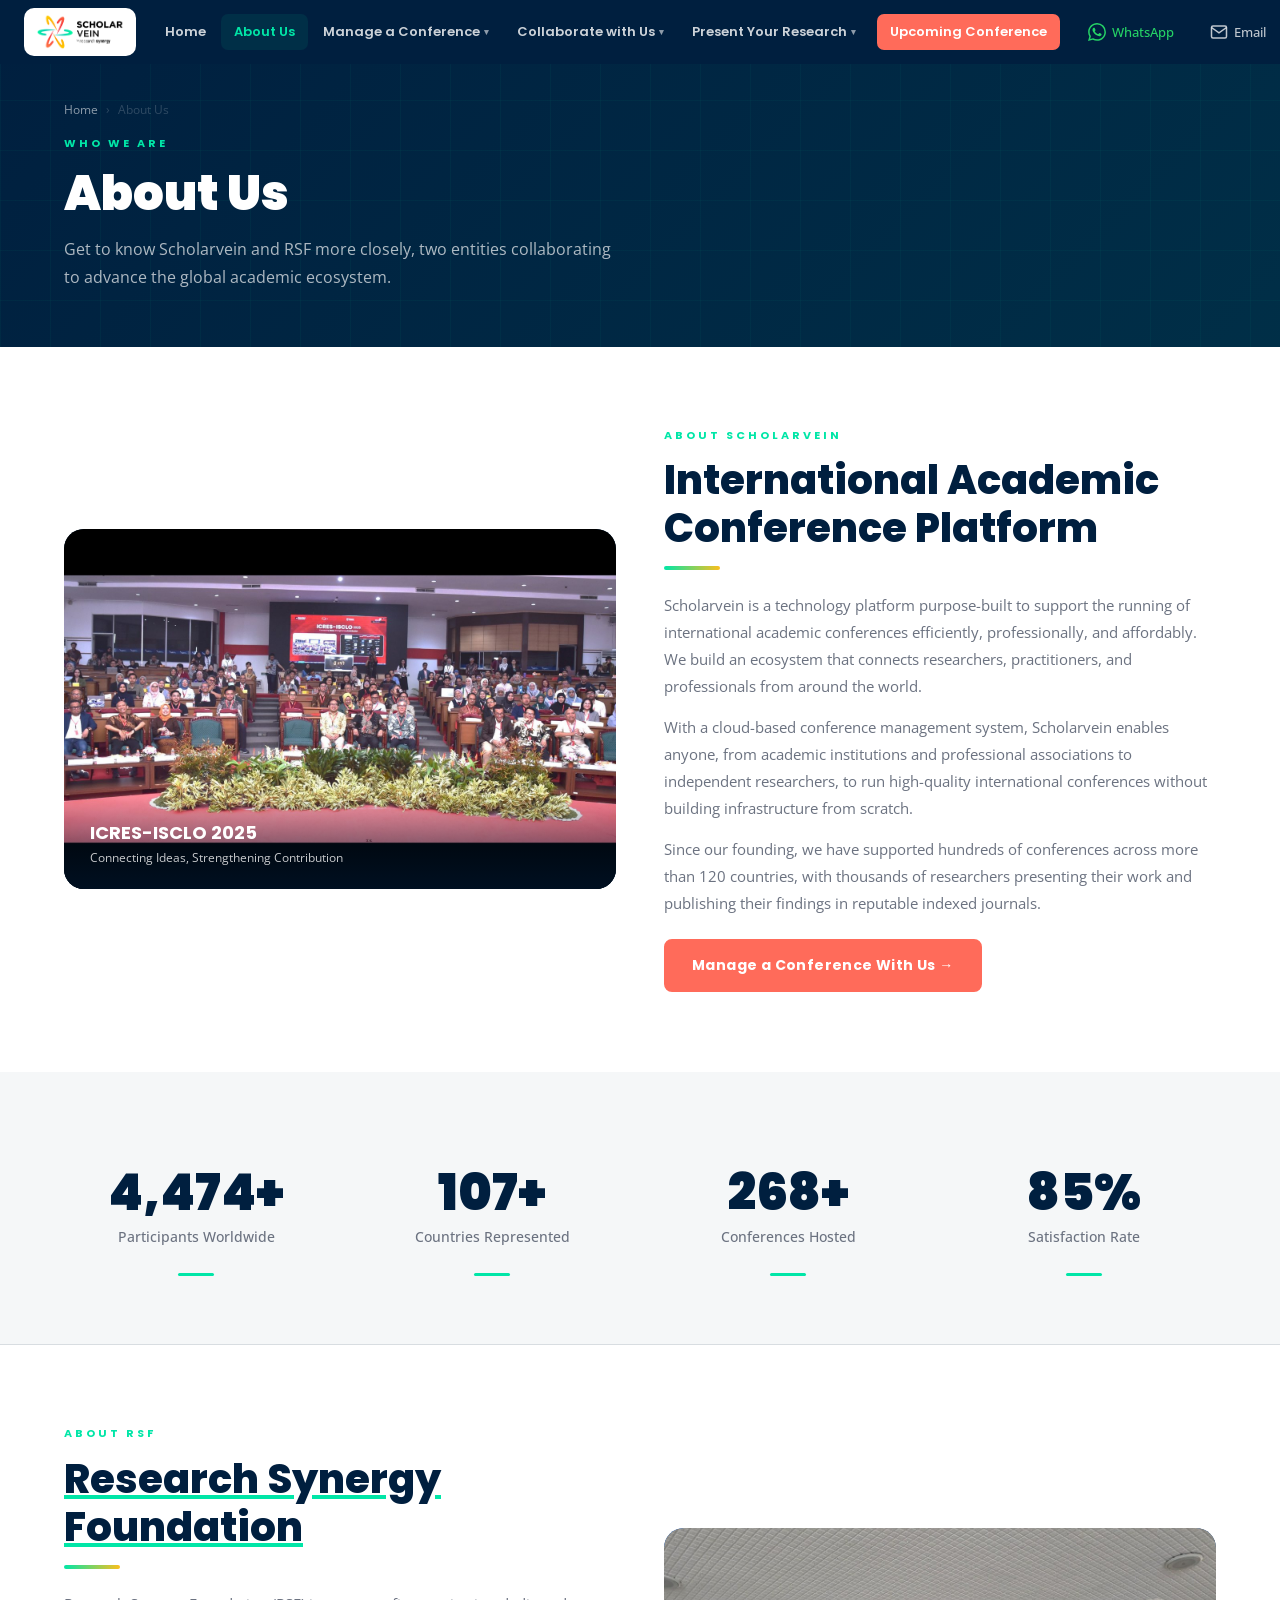
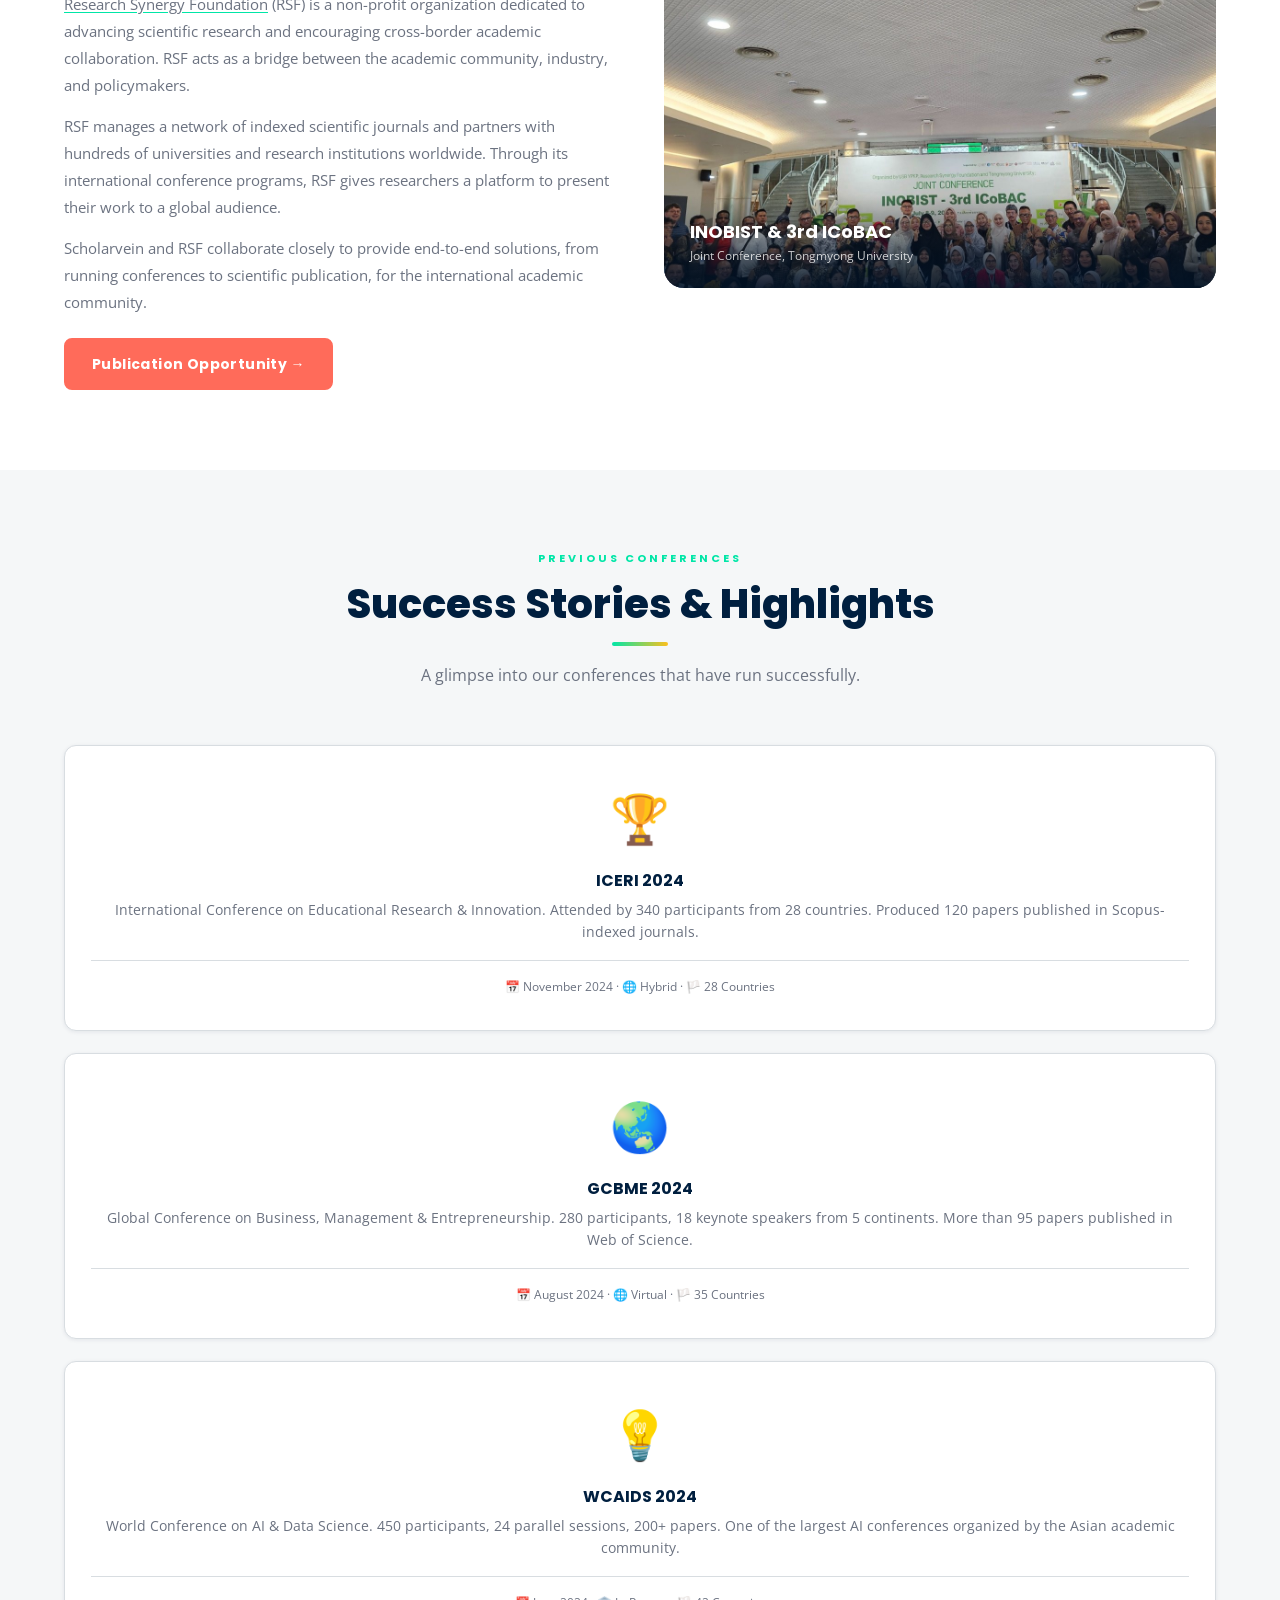
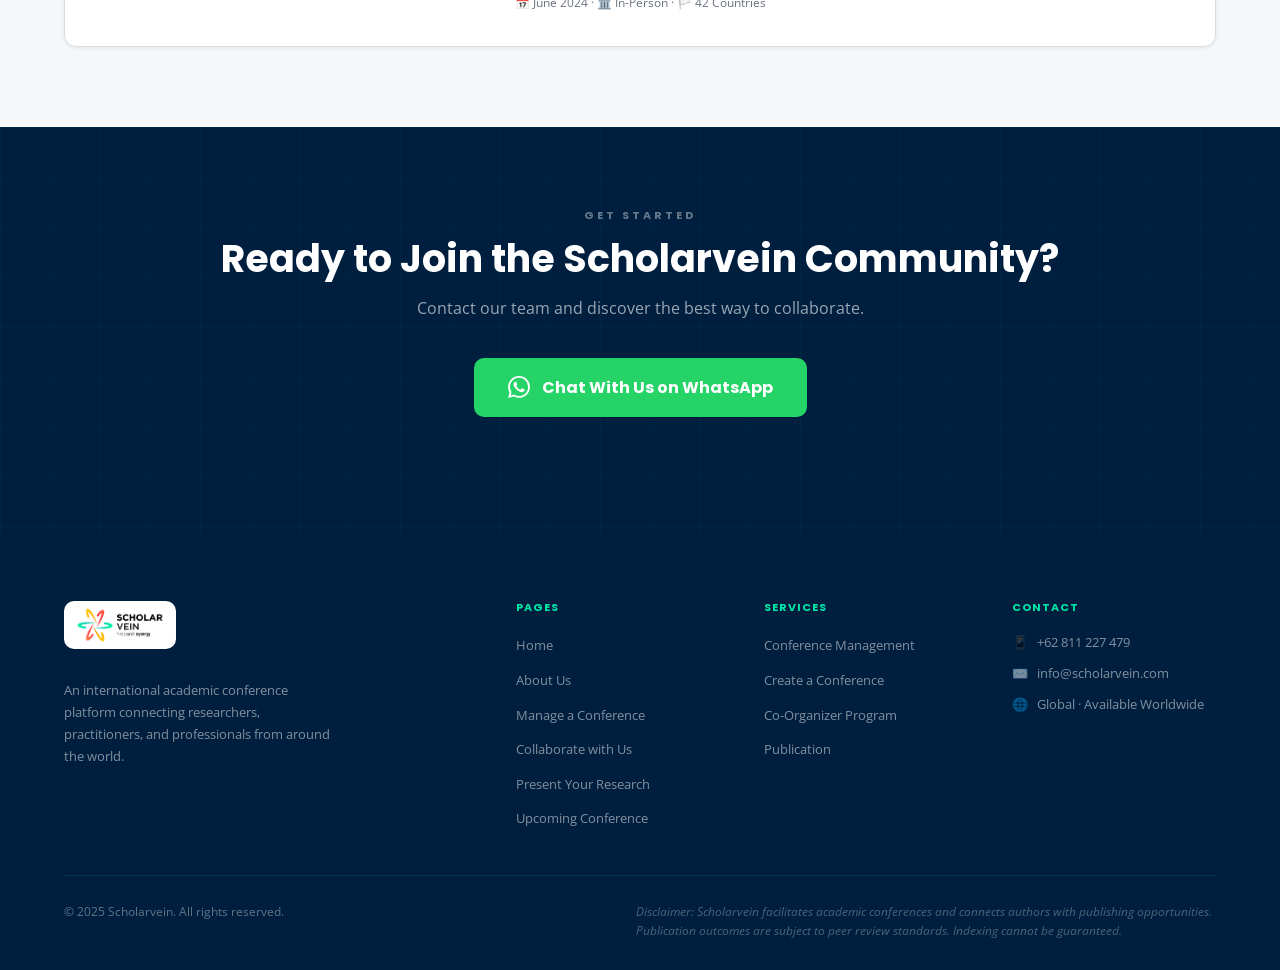
==== commit 8f13c465: "Remove "What Participants Say" testimonials section - Delete the testimonials section from index.htm" ====
--- a/about.html
+++ b/about.html
@@ -182,30 +182,6 @@
   </div>
 </section>
 
-<!-- TESTIMONIALS -->
-<section id="testi" class="sp">
-  <div class="container">
-    <div class="shead">
-      <span class="slabel" data-id="Suara dari Komunitas Kami">Voices From Our Community</span>
-      <h2 class="stitle" data-id="Apa Kata Peserta">What Participants Say</h2>
-      <div class="sdivider"></div>
-    </div>
-    <div class="tcarousel">
-      <div class="ttrack-wrap">
-        <div class="ttrack" id="ttrack">
-          <div class="tcard"><div class="tstars">★★★★★</div><div class="qmark">"</div><p class="ttext" data-id="Mempresentasikan di RSF Conference adalah pengalaman yang transformatif. Kualitas masukan dari rekan dan keynote speaker luar biasa. Paper saya kemudian diterima di jurnal terindeks Scopus dalam tiga bulan.">Presenting at RSF Conference was a transformative experience. The quality of feedback from peers and keynote speakers was exceptional. My paper was subsequently accepted in a Scopus-indexed journal within three months.</p><div class="tauthor"><div class="tavatar">MR</div><div><div class="tname">Dr. Mohammed Al-Rashid</div><div class="ttitle" data-id="Associate Professor · King Abdullah University, Arab Saudi">Associate Professor · King Abdullah University, Saudi Arabia</div></div></div></div>
-          <div class="tcard"><div class="tstars">★★★★★</div><div class="qmark">"</div><p class="ttext" data-id="Sebagai mahasiswa S3, saya gugup presentasi secara internasional untuk pertama kali. RSF Conference menyediakan lingkungan yang sangat suportif. Saya menjalin koneksi yang menghasilkan hibah riset kolaboratif dengan universitas di Inggris.">As a PhD student, I was nervous presenting internationally for the first time. RSF Conference provided such a supportive environment. I made connections that led to a collaborative research grant with a UK university.</p><div class="tauthor"><div class="tavatar">AK</div><div><div class="tname">Amara Konteh</div><div class="ttitle" data-id="Kandidat PhD · University of Ghana">PhD Candidate · University of Ghana</div></div></div></div>
-          <div class="tcard"><div class="tstars">★★★★★</div><div class="qmark">"</div><p class="ttext" data-id="Format hybrid membuatnya sangat praktis. Saya hadir secara virtual dari Jakarta dan tetap mendapat sesi networking yang bermakna. Panitia profesional dan responsif sepanjang proses.">The hybrid format made it incredibly convenient. I attended virtually from Jakarta and still had meaningful networking sessions. The organizers were professional and responsive throughout the entire process.</p><div class="tauthor"><div class="tavatar">SW</div><div><div class="tname">Prof. Siti Wijaya</div><div class="ttitle" data-id="Profesor Ekonomi · Universitas Indonesia">Professor of Economics · Universitas Indonesia</div></div></div></div>
-        </div>
-      </div>
-      <div class="tcontrols">
-        <button class="tbtn" id="tPrev">&#8592;</button>
-        <div class="tdots" id="tdots"></div>
-        <button class="tbtn" id="tNext">&#8594;</button>
-      </div>
-    </div>
-  </div>
-</section>
 
 <!-- CTA -->
 <section id="wacta">
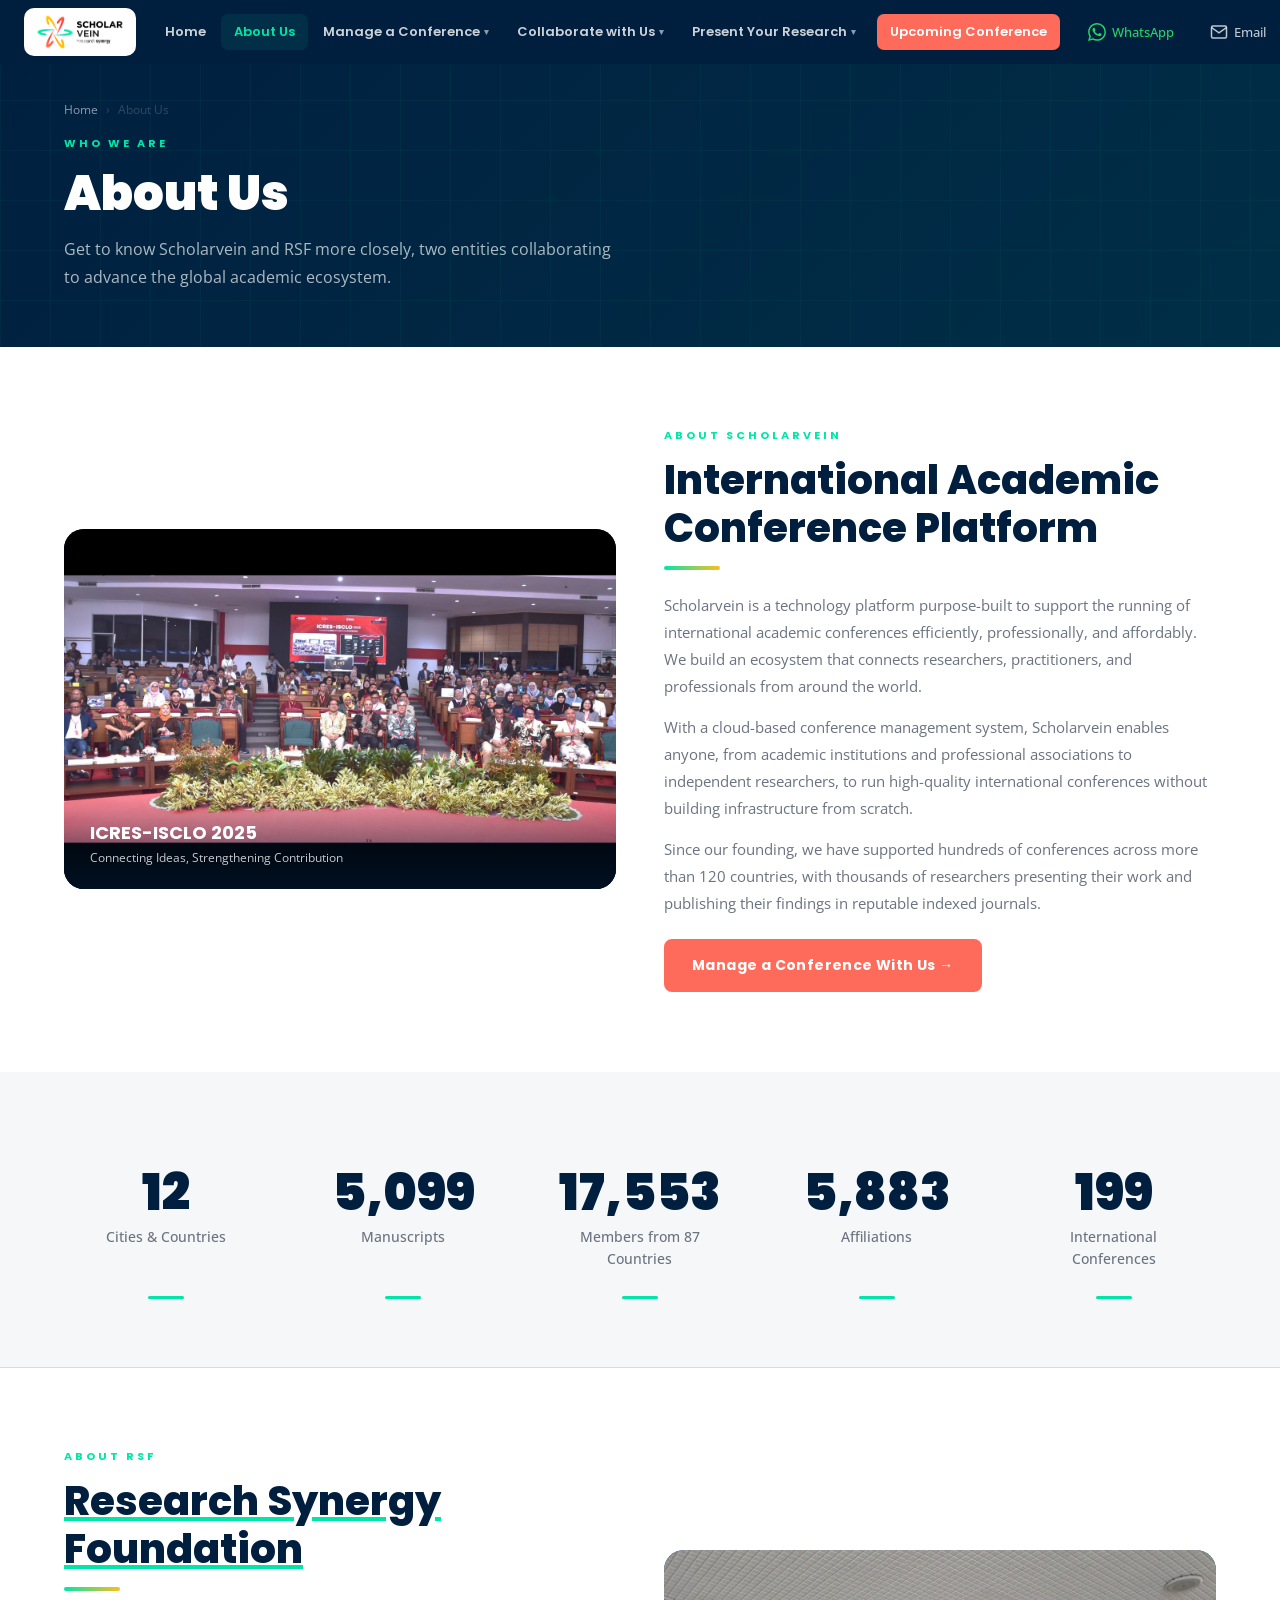
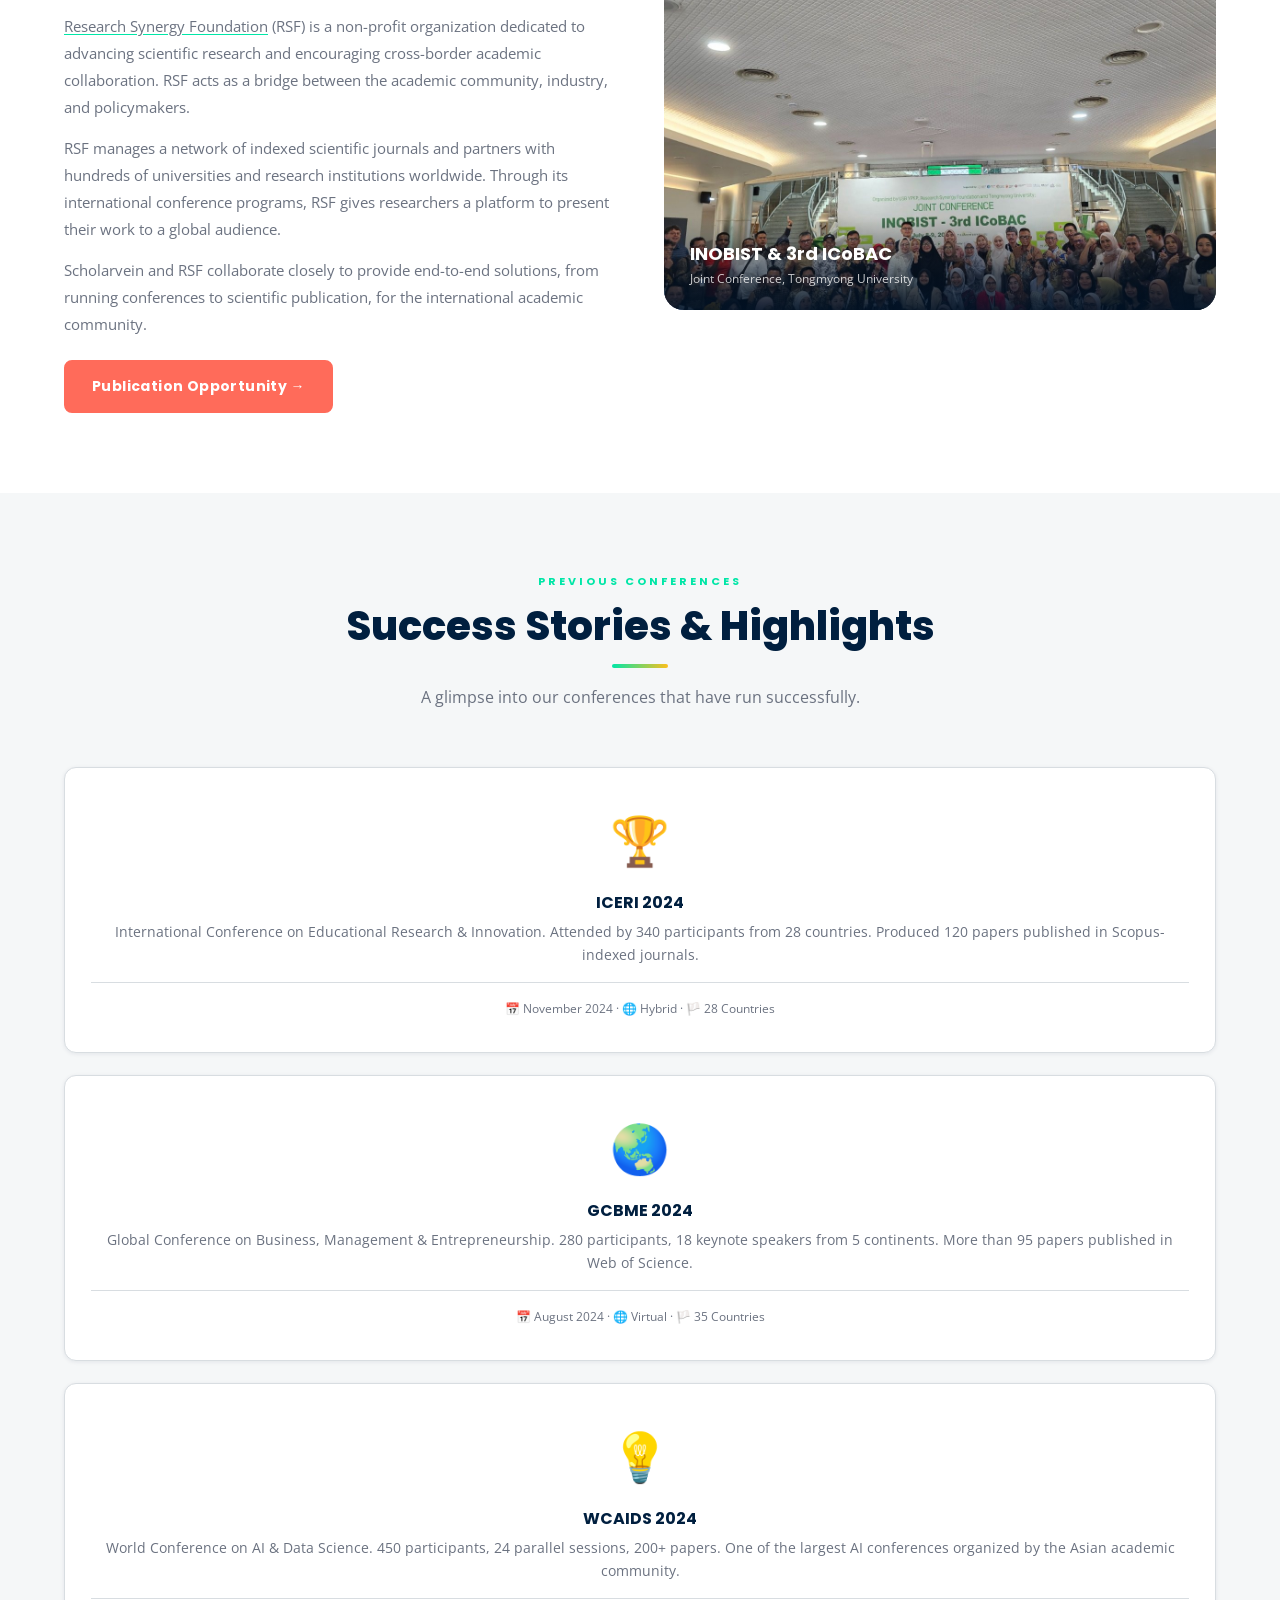
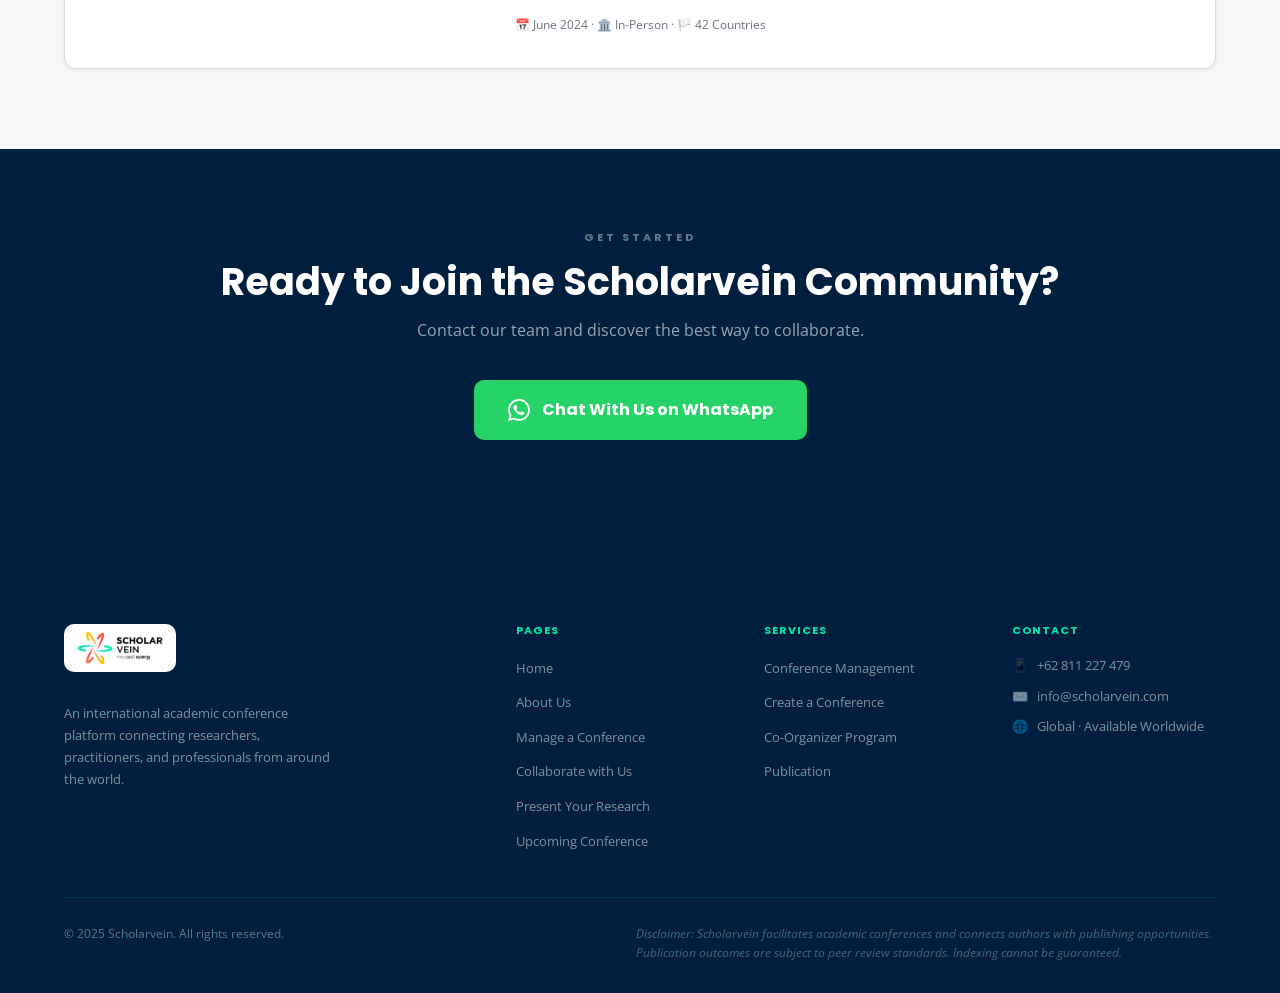
==== commit fd40e4f5: "Update homepage/about stats and fix manage pricing translations - Replace stats with 5 RSF figures: " ====
--- a/about.html
+++ b/about.html
@@ -7,7 +7,7 @@
 <link rel="preconnect" href="https://fonts.googleapis.com">
 <link rel="preconnect" href="https://fonts.gstatic.com" crossorigin>
 <link href="https://fonts.googleapis.com/css2?family=Poppins:wght@400;500;600;700;800;900&family=Open+Sans:wght@300;400;500;600&display=swap" rel="stylesheet">
-<link rel="stylesheet" href="style.css?v=6">
+<link rel="stylesheet" href="style.css?v=7">
 </head>
 <body>
 
@@ -117,10 +117,11 @@
 <section id="stats" style="background:var(--light)">
   <div class="container">
     <div class="stats-grid">
-      <div class="stat-item fade-up"><div class="stat-num" data-target="5000" data-suffix="+">0</div><div class="stat-lbl" data-id="Peserta di Seluruh Dunia">Participants Worldwide</div></div>
-      <div class="stat-item fade-up"><div class="stat-num" data-target="120" data-suffix="+">0</div><div class="stat-lbl" data-id="Negara Terwakili">Countries Represented</div></div>
-      <div class="stat-item fade-up"><div class="stat-num" data-target="300" data-suffix="+">0</div><div class="stat-lbl" data-id="Konferensi Terselenggara">Conferences Hosted</div></div>
-      <div class="stat-item fade-up"><div class="stat-num" data-target="95" data-suffix="%">0</div><div class="stat-lbl" data-id="Tingkat Kepuasan">Satisfaction Rate</div></div>
+      <div class="stat-item fade-up"><div class="stat-num" data-target="15" data-suffix="">0</div><div class="stat-lbl" data-id="Kota & Negara">Cities &amp; Countries</div></div>
+      <div class="stat-item fade-up"><div class="stat-num" data-target="6232" data-suffix="">0</div><div class="stat-lbl" data-id="Manuskrip">Manuscripts</div></div>
+      <div class="stat-item fade-up"><div class="stat-num" data-target="21453" data-suffix="">0</div><div class="stat-lbl" data-id="Anggota dari 87 Negara">Members from 87 Countries</div></div>
+      <div class="stat-item fade-up"><div class="stat-num" data-target="7190" data-suffix="">0</div><div class="stat-lbl" data-id="Afiliasi">Affiliations</div></div>
+      <div class="stat-item fade-up"><div class="stat-num" data-target="244" data-suffix="">0</div><div class="stat-lbl" data-id="Konferensi Internasional">International Conferences</div></div>
     </div>
   </div>
 </section>
@@ -220,7 +221,7 @@
 document.getElementById('hamburger').onclick=()=>document.getElementById('mobileNav').classList.add('open');
 document.getElementById('mobileClose').onclick=()=>document.getElementById('mobileNav').classList.remove('open');
 // Count-up
-function countUp(el){const t=+el.dataset.target,s=el.dataset.suffix||'',d=2000,st=performance.now();const tick=n=>{const p=Math.min((n-st)/d,1),e=1-Math.pow(1-p,3),v=Math.floor(e*t);el.textContent=(t>=1000?v.toLocaleString():v)+s;if(p<1)requestAnimationFrame(tick);else el.textContent=(t>=1000?t.toLocaleString():t)+s;};requestAnimationFrame(tick);}
+function countUp(el){const t=+el.dataset.target,s=el.dataset.suffix||'',d=2000,st=performance.now();const tick=n=>{const p=Math.min((n-st)/d,1),e=1-Math.pow(1-p,3),v=Math.floor(e*t);el.textContent=(t>=1000?v.toLocaleString('en-US'):v)+s;if(p<1)requestAnimationFrame(tick);else el.textContent=(t>=1000?t.toLocaleString('en-US'):t)+s;};requestAnimationFrame(tick);}
 const sio=new IntersectionObserver(entries=>{entries.forEach(e=>{if(e.isIntersecting){e.target.querySelectorAll('.stat-num').forEach(countUp);sio.unobserve(e.target);}});},{threshold:.2});
 const ss=document.getElementById('stats');if(ss)sio.observe(ss);
 const io=new IntersectionObserver(entries=>{entries.forEach(e=>{if(e.isIntersecting){e.target.classList.add('visible');io.unobserve(e.target);}});},{threshold:.1});
--- a/style.css
+++ b/style.css
@@ -96,7 +96,8 @@
 /* ── STATS ── */
 #stats{background:#fff;padding:68px 0;border-bottom:1px solid var(--border)}
 .stats-grid{display:grid;grid-template-columns:repeat(2,1fr);gap:32px}
-@media(min-width:768px){.stats-grid{grid-template-columns:repeat(4,1fr)}}
+@media(min-width:640px){.stats-grid{grid-template-columns:repeat(3,1fr)}}
+@media(min-width:1024px){.stats-grid{grid-template-columns:repeat(5,1fr)}}
 .stat-item{text-align:center;padding:28px 20px;position:relative}
 .stat-item::after{content:'';position:absolute;bottom:0;left:50%;transform:translateX(-50%);width:36px;height:3px;background:var(--royal);border-radius:2px}
 .stat-num{font-family:'Poppins',sans-serif;font-size:clamp(34px,4.5vw,50px);font-weight:900;color:var(--navy);line-height:1;margin-bottom:8px}
